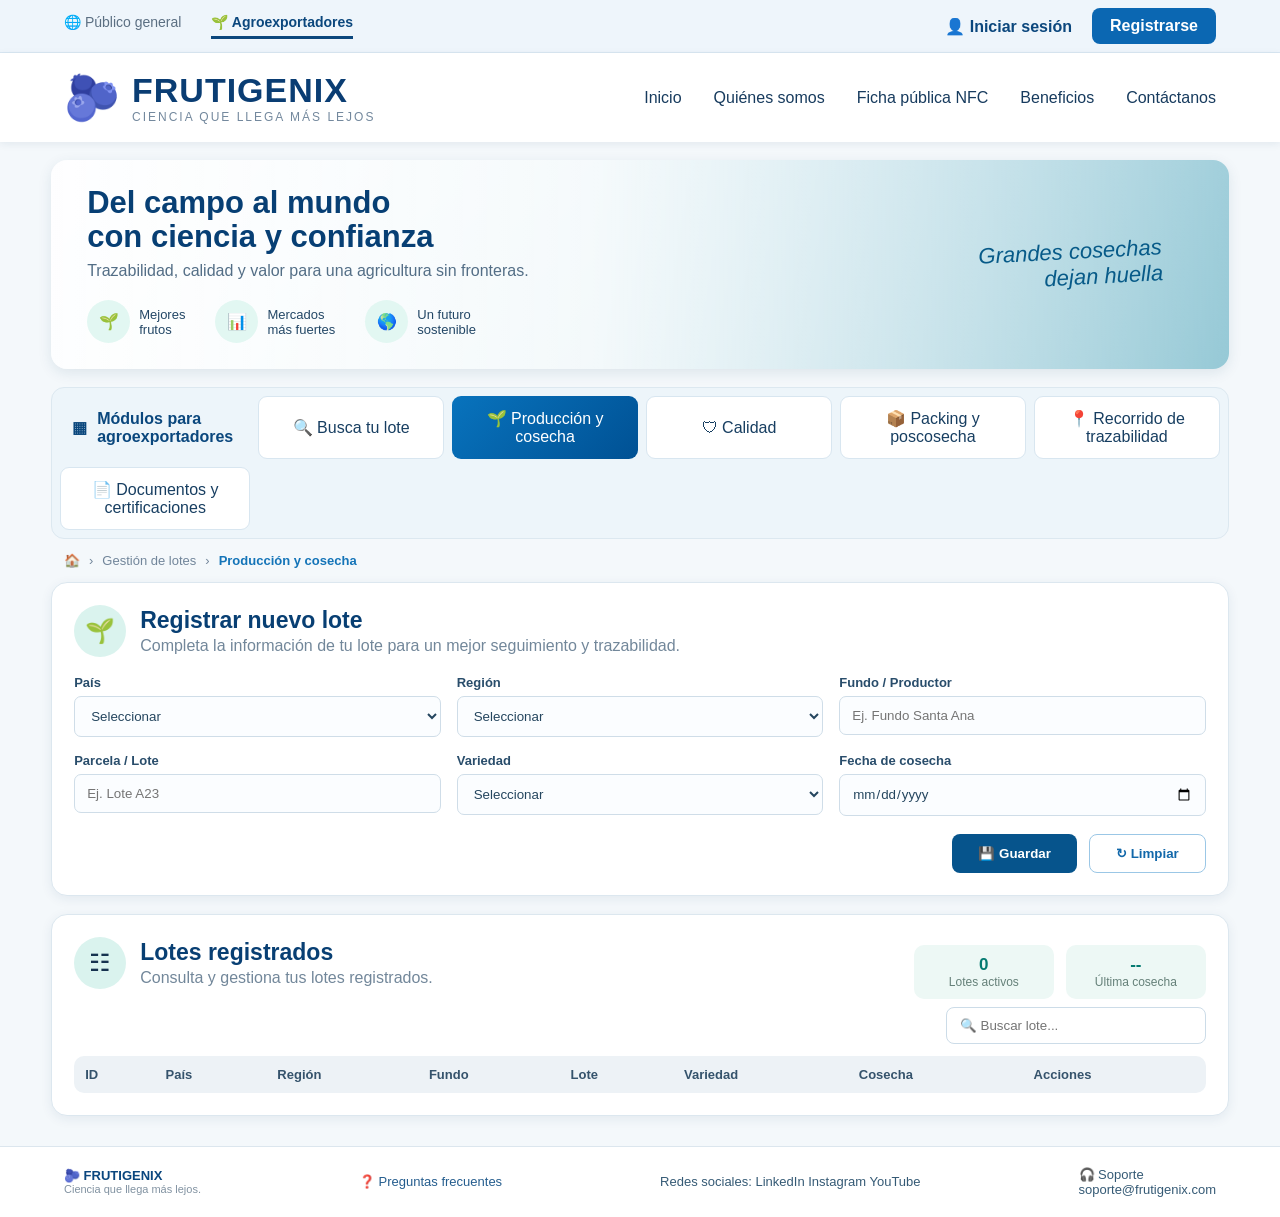
==== index.html @ 5809cfd1 "Agregué el index" ====
<!DOCTYPE html>
<html lang="es">

<head>
  <meta charset="UTF-8">
  <meta name="viewport" content="width=device-width, initial-scale=1.0">

  <title>FRUTIGENIX</title>

  <!-- Redirección automática -->
  <meta
    http-equiv="refresh"
    content="0; url=AGROEXPORTADOR/produccion.html"
  >
</head>

<body>

  <p>
    Cargando FRUTIGENIX...
  </p>

</body>

</html>
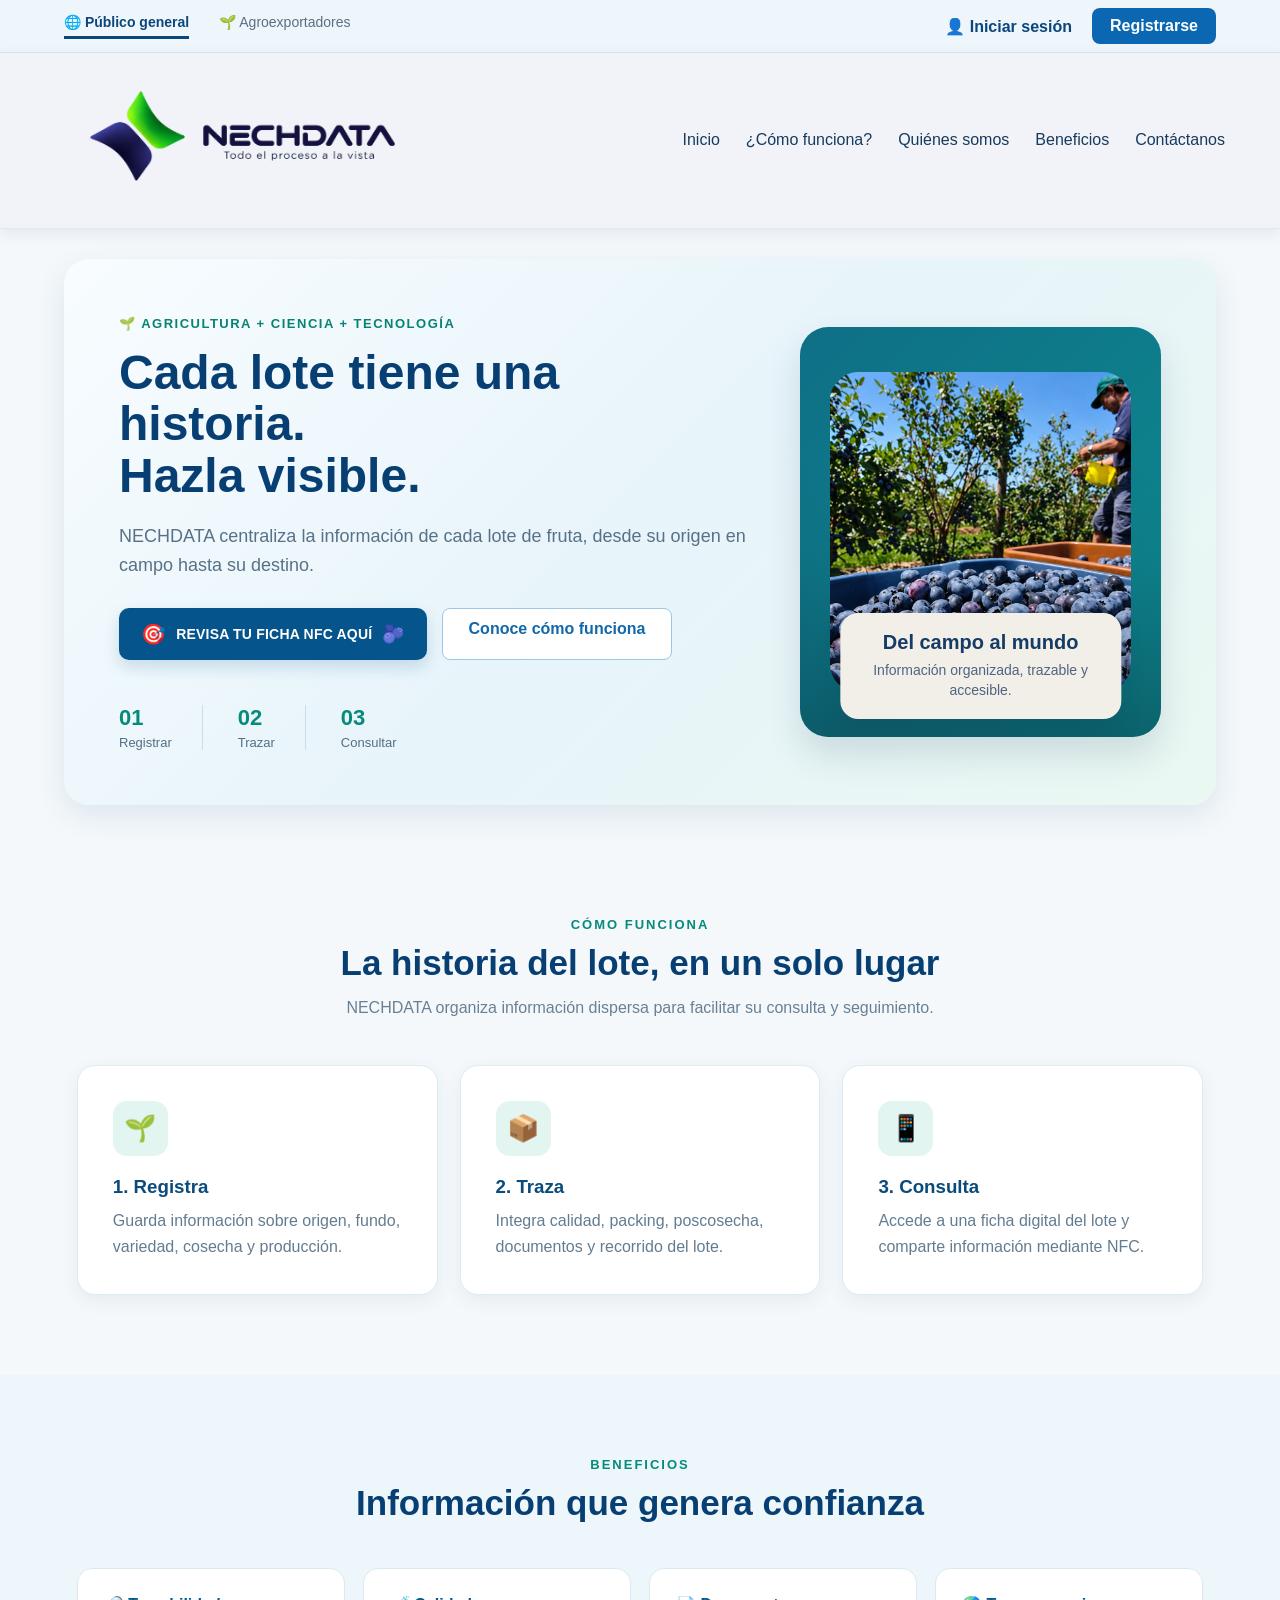
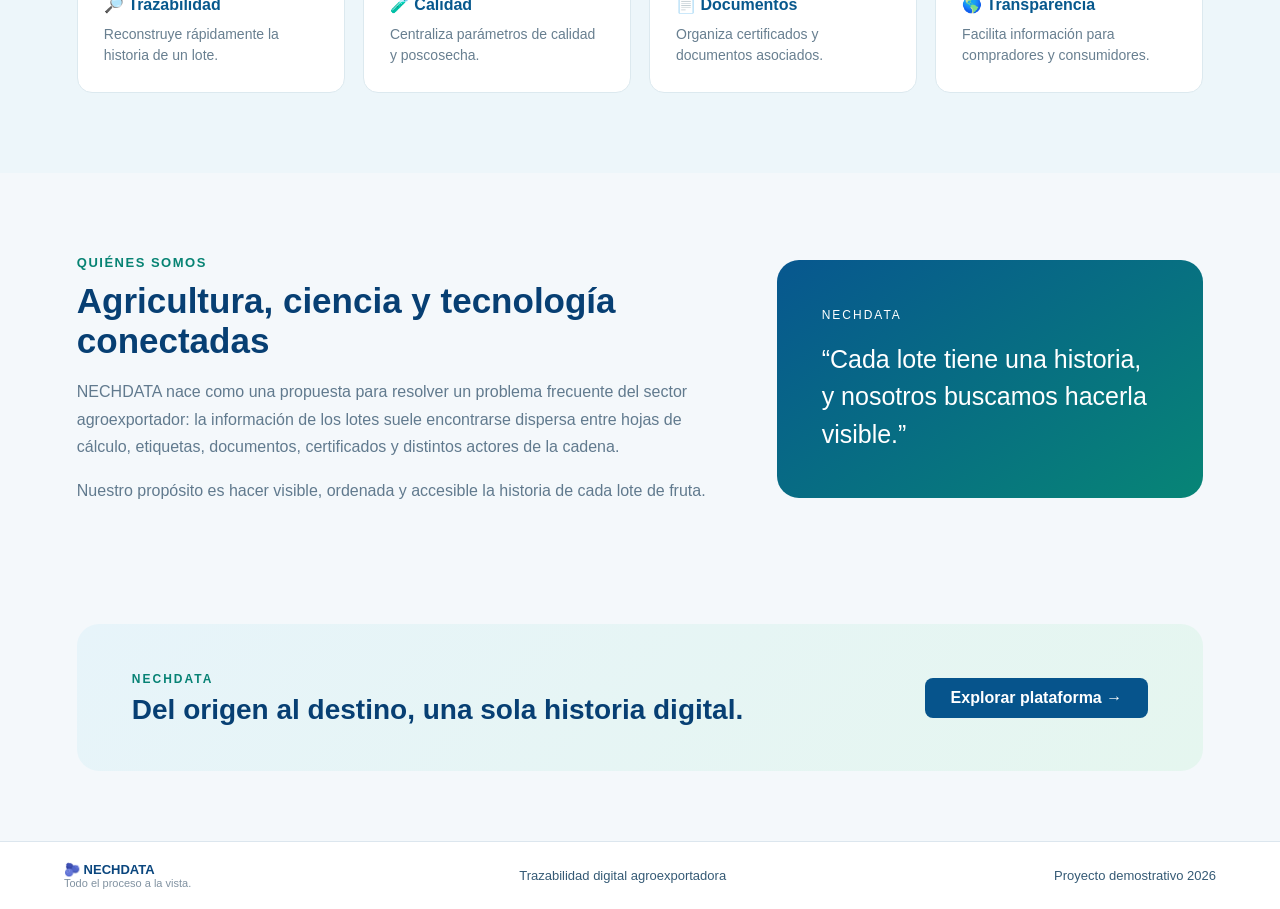
==== commit 6b9f8275: "Actualice logo NECHDATA y demas" ====
--- a/index.html
+++ b/index.html
@@ -5,20 +5,503 @@
   <meta charset="UTF-8">
   <meta name="viewport" content="width=device-width, initial-scale=1.0">
 
-  <title>FRUTIGENIX</title>
-
-  <!-- Redirección automática -->
-  <meta
-    http-equiv="refresh"
-    content="0; url=AGROEXPORTADOR/produccion.html"
+  <title>NECHDATA | Trazabilidad digital</title>
+
+  <link rel="stylesheet" href="CSS/estilos.css">
+</head>
+
+<body>
+
+
+  <!-- =========================
+       BARRA SUPERIOR
+  ========================== -->
+
+  <div class="barra-superior">
+
+    <div class="selector-perfil">
+      <a href="#" class="perfil-link activo">
+        🌐 Público general
+      </a>
+
+      <a
+        href="AGROEXPORTADOR/produccion.html"
+        class="perfil-link"
+      >
+        🌱 Agroexportadores
+      </a>
+    </div>
+
+    <div class="usuario-opciones">
+      <a href="#">👤 Iniciar sesión</a>
+      <a href="#" class="boton-registro">
+        Registrarse
+      </a>
+    </div>
+
+  </div>
+
+
+  <!-- =========================
+       MENÚ PRINCIPAL
+  ========================== -->
+
+  <header class="encabezado-principal">
+
+<div class="marca marca-nechdata">
+
+  <img src="IMAGENES/LOGO3.png"alt="Logo NECHDATA" class="logo-nechdata"
   >
-</head>
-
-<body>
-
-  <p>
-    Cargando FRUTIGENIX...
-  </p>
+
+</div>
+
+    </div>
+
+
+    <nav class="menu-principal">
+
+      <a href="#inicio">
+        Inicio
+      </a>
+
+      <a href="#como-funciona">
+        ¿Cómo funciona?
+      </a>
+
+      <a href="#nosotros">
+        Quiénes somos
+      </a>
+
+      <a href="#beneficios">
+        Beneficios
+      </a>
+
+      <a href="#contacto">
+        Contáctanos
+      </a>
+
+    </nav>
+
+  </header>
+
+
+  <!-- =========================
+       PORTADA
+  ========================== -->
+
+  <main>
+
+
+    <section
+      class="hero-nechdata"
+      id="inicio"
+    >
+
+      <div class="hero-contenido">
+
+        <span class="etiqueta-hero">
+          🌱 Agricultura + Ciencia + Tecnología
+        </span>
+
+
+        <h2>
+          Cada lote tiene una historia.
+          <br>
+          Hazla visible.
+        </h2>
+
+
+        <p>
+          NECHDATA centraliza la información
+          de cada lote de fruta, desde su origen
+          en campo hasta su destino.
+        </p>
+
+
+        <div class="hero-botones">
+
+         <a
+  href="ficha_publica.html?id=1"
+  class="btn-principal btn-nfc-principal"
+>
+
+  <span class="icono-nfc-demo">
+    🎯
+  </span>
+
+  <span>
+    REVISA TU FICHA NFC AQUÍ
+  </span>
+
+  <span class="arandano-nfc">
+    🫐
+  </span>
+
+</a>
+
+
+          <a
+            href="#como-funciona"
+            class="btn btn-secundario"
+          >
+            Conoce cómo funciona
+          </a>
+
+        </div>
+
+
+        <div class="hero-indicadores">
+
+          <div>
+            <strong>01</strong>
+            <span>Registrar</span>
+          </div>
+
+          <div>
+            <strong>02</strong>
+            <span>Trazar</span>
+          </div>
+
+          <div>
+            <strong>03</strong>
+            <span>Consultar</span>
+          </div>
+
+        </div>
+
+      </div>
+
+
+<div class="hero-visual">
+
+  <img
+    src="IMAGENES/arandanos_inka.png"
+    alt="Cosecha de arándanos"
+    class="imagen-hero-arandanos"
+  >
+
+  <div class="hero-overlay-card">
+    <h3>Del campo al mundo</h3>
+    <p>Información organizada, trazable y accesible.</p>
+  </div>
+
+</div>
+
+    </section>
+
+
+
+    <!-- =========================
+         CÓMO FUNCIONA
+    ========================== -->
+
+    <section
+      class="seccion-home"
+      id="como-funciona"
+    >
+
+      <div class="encabezado-home">
+
+        <span>
+          CÓMO FUNCIONA
+        </span>
+
+        <h2>
+          La historia del lote,
+          en un solo lugar
+        </h2>
+
+        <p>
+          NECHDATA organiza información
+          dispersa para facilitar su consulta
+          y seguimiento.
+        </p>
+
+      </div>
+
+
+      <div class="tarjetas-home">
+
+
+        <article class="tarjeta-home">
+
+          <div class="icono-home">
+            🌱
+          </div>
+
+          <h3>
+            1. Registra
+          </h3>
+
+          <p>
+            Guarda información sobre
+            origen, fundo, variedad,
+            cosecha y producción.
+          </p>
+
+        </article>
+
+
+        <article class="tarjeta-home">
+
+          <div class="icono-home">
+            📦
+          </div>
+
+          <h3>
+            2. Traza
+          </h3>
+
+          <p>
+            Integra calidad, packing,
+            poscosecha, documentos
+            y recorrido del lote.
+          </p>
+
+        </article>
+
+
+        <article class="tarjeta-home">
+
+          <div class="icono-home">
+            📱
+          </div>
+
+          <h3>
+            3. Consulta
+          </h3>
+
+          <p>
+            Accede a una ficha digital
+            del lote y comparte información
+            mediante NFC.
+          </p>
+
+        </article>
+
+      </div>
+
+    </section>
+
+
+
+    <!-- =========================
+         BENEFICIOS
+    ========================== -->
+
+    <section
+      class="seccion-home fondo-home"
+      id="beneficios"
+    >
+
+      <div class="encabezado-home">
+
+        <span>
+          BENEFICIOS
+        </span>
+
+        <h2>
+          Información que genera confianza
+        </h2>
+
+      </div>
+
+
+      <div class="beneficios-grid">
+
+
+        <div class="beneficio-home">
+
+          <strong>
+            🔎 Trazabilidad
+          </strong>
+
+          <p>
+            Reconstruye rápidamente
+            la historia de un lote.
+          </p>
+
+        </div>
+
+
+        <div class="beneficio-home">
+
+          <strong>
+            🧪 Calidad
+          </strong>
+
+          <p>
+            Centraliza parámetros
+            de calidad y poscosecha.
+          </p>
+
+        </div>
+
+
+        <div class="beneficio-home">
+
+          <strong>
+            📄 Documentos
+          </strong>
+
+          <p>
+            Organiza certificados
+            y documentos asociados.
+          </p>
+
+        </div>
+
+
+        <div class="beneficio-home">
+
+          <strong>
+            🌎 Transparencia
+          </strong>
+
+          <p>
+            Facilita información
+            para compradores y consumidores.
+          </p>
+
+        </div>
+
+      </div>
+
+    </section>
+
+
+
+    <!-- =========================
+         QUIÉNES SOMOS
+    ========================== -->
+
+    <section
+      class="seccion-home"
+      id="nosotros"
+    >
+
+      <div class="bloque-nosotros">
+
+        <div>
+
+          <span class="etiqueta-home">
+            QUIÉNES SOMOS
+          </span>
+
+
+          <h2>
+            Agricultura, ciencia
+            y tecnología conectadas
+          </h2>
+
+
+          <p>
+            NECHDATA nace como una propuesta
+            para resolver un problema frecuente
+            del sector agroexportador:
+            la información de los lotes suele
+            encontrarse dispersa entre hojas
+            de cálculo, etiquetas, documentos,
+            certificados y distintos actores
+            de la cadena.
+          </p>
+
+
+          <p>
+            Nuestro propósito es hacer visible,
+            ordenada y accesible la historia
+            de cada lote de fruta.
+          </p>
+
+        </div>
+
+
+        <div class="caja-frase">
+
+          <span>
+            NECHDATA
+          </span>
+
+          <blockquote>
+            “Cada lote tiene una historia,
+            y nosotros buscamos hacerla visible.”
+          </blockquote>
+
+        </div>
+
+      </div>
+
+    </section>
+
+
+
+    <!-- =========================
+         CTA FINAL
+    ========================== -->
+
+    <section
+      class="cta-home"
+      id="contacto"
+    >
+
+      <div>
+
+        <span>
+          NECHDATA
+        </span>
+
+        <h2>
+          Del origen al destino,
+          una sola historia digital.
+        </h2>
+
+      </div>
+
+
+      <a
+        href="AGROEXPORTADOR/produccion.html"
+        class="btn btn-principal"
+      >
+        Explorar plataforma →
+      </a>
+
+    </section>
+
+
+  </main>
+
+
+
+  <!-- =========================
+       FOOTER
+  ========================== -->
+
+  <footer class="footer">
+
+    <div class="footer-marca">
+
+      <strong>
+        🫐 NECHDATA
+      </strong>
+
+      <span>
+        Todo el proceso a la vista.
+      </span>
+
+    </div>
+
+
+    <span>
+      Trazabilidad digital agroexportadora
+    </span>
+
+
+    <span>
+      Proyecto demostrativo 2026
+    </span>
+
+  </footer>
+
 
 </body>
 
--- a/CSS/estilos.css
+++ b/CSS/estilos.css
@@ -0,0 +1,2626 @@
+/* =========================
+   CONFIGURACIÓN GENERAL
+========================= */
+
+* {
+  margin: 0;
+  padding: 0;
+  box-sizing: border-box;
+  font-family: "Segoe UI", Arial, sans-serif;
+}
+
+body {
+  background-color: #f4f8fb;
+  color: #16324f;
+}
+
+
+/* =========================
+   BARRA SUPERIOR
+========================= */
+
+.barra-superior {
+  display: flex;
+  justify-content: space-between;
+  align-items: center;
+  padding: 8px 5%;
+  background-color: #eef5fb;
+  border-bottom: 1px solid #d9e7f2;
+}
+
+.selector-perfil {
+  display: flex;
+  gap: 30px;
+}
+
+.perfil-link {
+  text-decoration: none;
+  color: #5b6f82;
+  font-size: 14px;
+  padding-bottom: 6px;
+}
+
+.perfil-link.activo {
+  color: #0b477d;
+  font-weight: bold;
+  border-bottom: 3px solid #0b477d;
+}
+
+.usuario-opciones {
+  display: flex;
+  align-items: center;
+  gap: 20px;
+}
+
+.usuario-opciones a {
+  text-decoration: none;
+  color: #0b477d;
+  font-weight: 600;
+}
+
+.boton-registro {
+  background-color: #0b67b2;
+  color: white !important;
+  padding: 9px 18px;
+  border-radius: 8px;
+}
+
+
+/* =========================
+   ENCABEZADO
+========================= */
+
+.encabezado-principal {
+  display: flex;
+  align-items: center;
+  justify-content: space-between;
+  position: relative;
+  z-index: 10;
+
+  padding: 18px 55px;
+
+  background: #f1f3f8;
+
+  border-bottom: 1px solid #e3e7ef;
+
+  box-shadow:
+    0 4px 14px
+    rgba(31, 42, 68, 0.08);
+}
+
+.marca-nechdata {
+  display: flex;
+  align-items: center;
+
+  margin-left: 25px;
+}
+
+.logo-placeholder {
+  font-size: 45px;
+}
+
+.marca-texto h1 {
+  color: #0a3d73;
+  font-size: 34px;
+  letter-spacing: 1px;
+}
+
+.marca-texto p {
+  color: #73889d;
+  font-size: 12px;
+  letter-spacing: 2px;
+  text-transform: uppercase;
+}
+
+.menu-principal {
+  display: flex;
+  align-items: center;
+  gap: 26px;
+
+  margin-left: 40px;
+}
+
+.menu-principal a {
+  text-decoration: none;
+  color: #173b5e;
+  font-weight: 500;
+  transition: 0.25s;
+}
+
+.menu-principal a:hover {
+  color: #0b76c5;
+}
+
+
+/* =========================
+   BANNER
+========================= */
+
+.banner {
+  margin: 18px 4%;
+  min-height: 175px;
+  border-radius: 16px;
+  padding: 26px 36px;
+
+  display: flex;
+  justify-content: space-between;
+  align-items: center;
+
+  background:
+    linear-gradient(
+      90deg,
+      rgba(255,255,255,0.97) 0%,
+      rgba(255,255,255,0.88) 46%,
+      rgba(255,255,255,0.28) 100%
+    ),
+    linear-gradient(135deg, #dceef9, #6db4c6);
+
+  overflow: hidden;
+  box-shadow: 0 4px 14px rgba(18, 66, 101, 0.10);
+}
+
+.banner-texto h2 {
+  font-size: 31px;
+  color: #073f74;
+  line-height: 1.1;
+  margin-bottom: 8px;
+}
+
+.banner-texto > p {
+  color: #536e86;
+  margin-bottom: 20px;
+}
+
+.beneficios-banner {
+  display: flex;
+  gap: 30px;
+}
+
+.beneficio {
+  display: flex;
+  align-items: center;
+  gap: 9px;
+}
+
+.beneficio span {
+  background-color: #e2f7f2;
+  width: 43px;
+  height: 43px;
+  display: grid;
+  place-items: center;
+  border-radius: 50%;
+}
+
+.beneficio p {
+  font-size: 13px;
+  color: #234766;
+}
+
+.banner-frase {
+  font-style: italic;
+  color: #075a88;
+  font-size: 22px;
+  text-align: right;
+  margin-right: 30px;
+  transform: rotate(-3deg);
+}
+
+
+/* =========================
+   MÓDULOS
+========================= */
+
+.modulos {
+  margin: 0 4%;
+  display: grid;
+  grid-template-columns:
+    190px
+    repeat(5, minmax(150px, 1fr));
+
+  gap: 8px;
+
+  padding: 8px;
+  background-color: #edf5fa;
+  border: 1px solid #dce8f0;
+  border-radius: 13px;
+}
+
+.titulo-modulos {
+  display: flex;
+  align-items: center;
+  gap: 10px;
+  padding: 12px;
+  color: #0a477d;
+  font-weight: bold;
+}
+
+.modulo {
+  display: flex;
+  justify-content: center;
+  align-items: center;
+  text-align: center;
+
+  background-color: white;
+  color: #173e61;
+  text-decoration: none;
+
+  padding: 12px 8px;
+  border-radius: 9px;
+  border: 1px solid #d8e6f0;
+
+  transition: 0.25s;
+}
+
+.modulo:hover {
+  background-color: #e5f3ff;
+  transform: translateY(-2px);
+}
+
+.activo-modulo {
+  background: linear-gradient(135deg, #0873bd, #005194);
+  color: white;
+  border: none;
+}
+
+
+/* =========================
+   BREADCRUMB
+========================= */
+
+.breadcrumb {
+  margin: 14px 5%;
+  display: flex;
+  gap: 9px;
+  align-items: center;
+  color: #71859a;
+  font-size: 13px;
+}
+
+.breadcrumb strong {
+  color: #1474b8;
+}
+
+
+/* =========================
+   CONTENIDO PRINCIPAL
+========================= */
+
+.contenedor-principal {
+  margin: 0 4% 30px;
+}
+
+.tarjeta {
+  background-color: white;
+  border: 1px solid #dce7ef;
+  border-radius: 16px;
+  padding: 22px;
+
+  box-shadow: 0 3px 12px rgba(23, 62, 97, 0.08);
+
+  margin-bottom: 18px;
+}
+
+
+/* =========================
+   TÍTULOS
+========================= */
+
+.titulo-seccion {
+  display: flex;
+  align-items: center;
+  gap: 14px;
+  margin-bottom: 18px;
+}
+
+.icono-seccion {
+  width: 52px;
+  height: 52px;
+
+  display: grid;
+  place-items: center;
+
+  background-color: #daf3ee;
+  border-radius: 50%;
+
+  font-size: 24px;
+}
+
+.titulo-seccion h2 {
+  color: #083f73;
+  font-size: 23px;
+}
+
+.titulo-seccion p {
+  color: #72879a;
+  margin-top: 3px;
+}
+
+
+/* =========================
+   FORMULARIO
+========================= */
+
+.grid-formulario {
+  display: grid;
+  grid-template-columns: repeat(3, 1fr);
+  gap: 16px;
+}
+
+.campo {
+  display: flex;
+  flex-direction: column;
+}
+
+.campo label {
+  font-size: 13px;
+  color: #294d6b;
+  margin-bottom: 6px;
+  font-weight: 600;
+}
+
+.campo input,
+.campo select {
+  width: 100%;
+  padding: 11px 12px;
+
+  border: 1px solid #cfdde8;
+  border-radius: 7px;
+
+  color: #25465f;
+  background-color: #fbfdff;
+
+  outline: none;
+}
+
+.campo input:focus,
+.campo select:focus {
+  border-color: #1680ca;
+  box-shadow: 0 0 0 3px rgba(22, 128, 202, 0.10);
+}
+
+
+/* =========================
+   BOTONES FORMULARIO
+========================= */
+
+.botones-formulario {
+  margin-top: 18px;
+  display: flex;
+  justify-content: flex-end;
+  gap: 12px;
+}
+
+.btn {
+  padding: 11px 26px;
+  border-radius: 8px;
+  border: none;
+  cursor: pointer;
+  font-weight: bold;
+  transition: 0.25s;
+}
+
+.btn-principal {
+  background-color: #06548c;
+  color: white;
+}
+
+.btn-principal:hover {
+  background-color: #043e68;
+}
+
+.btn-secundario {
+  background-color: white;
+  color: #1268aa;
+  border: 1px solid #9bc7e6;
+}
+
+.btn-secundario:hover {
+  background-color: #eef8ff;
+}
+
+
+/* =========================
+   CABECERA TABLA
+========================= */
+
+.cabecera-tabla {
+  display: flex;
+  align-items: center;
+  justify-content: space-between;
+}
+
+.resumen-lotes {
+  display: flex;
+  gap: 12px;
+}
+
+.tarjeta-resumen {
+  min-width: 140px;
+  padding: 10px 16px;
+  border-radius: 10px;
+
+  background-color: #edf8f5;
+
+  display: flex;
+  flex-direction: column;
+  align-items: center;
+}
+
+.tarjeta-resumen strong {
+  font-size: 17px;
+  color: #057b71;
+}
+
+.tarjeta-resumen span {
+  font-size: 12px;
+  color: #658079;
+}
+
+
+/* =========================
+   BUSCADOR
+========================= */
+
+.zona-busqueda {
+  display: flex;
+  justify-content: flex-end;
+  margin-bottom: 12px;
+}
+
+.zona-busqueda input {
+  width: 260px;
+  padding: 10px 13px;
+
+  border: 1px solid #ccdce8;
+  border-radius: 8px;
+
+  outline: none;
+}
+
+
+/* =========================
+   TABLA
+========================= */
+
+.tabla-responsive {
+  overflow-x: auto;
+}
+
+table {
+  width: 100%;
+  border-collapse: collapse;
+  min-width: 950px;
+
+  border-radius: 10px;
+  overflow: hidden;
+}
+
+thead {
+  background-color: #edf2f6;
+}
+
+th {
+  padding: 11px;
+  color: #35536c;
+  text-align: left;
+  font-size: 13px;
+}
+
+td {
+  padding: 10px 11px;
+  color: #314f68;
+  border-bottom: 1px solid #e3ecf2;
+  font-size: 13px;
+}
+
+tbody tr:hover {
+  background-color: #f5faff;
+}
+
+
+/* =========================
+   BOTONES DE TABLA
+========================= */
+
+.btn-tabla {
+  border: none;
+  padding: 6px 12px;
+
+  border-radius: 15px;
+
+  cursor: pointer;
+  margin: 2px;
+
+  font-size: 12px;
+  transition: 0.2s;
+}
+
+.btn-ver {
+  background-color: #e6f2ff;
+  color: #0564a7;
+}
+
+.btn-editar {
+  background-color: #e8f3ff;
+  color: #035da2;
+}
+
+.btn-eliminar {
+  background-color: #ffe6e6;
+  color: #dc3545;
+}
+
+.btn-tabla:hover {
+  transform: translateY(-1px);
+  filter: brightness(0.97);
+}
+
+
+/* =========================
+   FOOTER
+========================= */
+
+.footer {
+  background-color: white;
+
+  border-top: 1px solid #dce6ee;
+
+  padding: 20px 5%;
+
+  display: flex;
+  justify-content: space-between;
+  align-items: center;
+
+  color: #355a75;
+
+  font-size: 13px;
+}
+
+.footer a {
+  color: #255d8e;
+  text-decoration: none;
+}
+
+.footer-marca {
+  display: flex;
+  flex-direction: column;
+}
+
+.footer-marca strong {
+  color: #0a467e;
+}
+
+.footer-marca span {
+  color: #8192a1;
+  font-size: 11px;
+}
+
+
+/* =========================
+   RESPONSIVE
+========================= */
+
+@media (max-width: 1100px) {
+
+  .encabezado-principal {
+    flex-direction: column;
+    gap: 18px;
+  }
+
+  .menu-principal {
+    flex-wrap: wrap;
+    justify-content: center;
+  }
+
+  .modulos {
+    grid-template-columns: repeat(3, 1fr);
+  }
+
+  .titulo-modulos {
+    grid-column: 1 / -1;
+  }
+
+  .grid-formulario {
+    grid-template-columns: repeat(2, 1fr);
+  }
+
+}
+
+
+@media (max-width: 700px) {
+
+  .barra-superior {
+    flex-direction: column;
+    gap: 10px;
+  }
+
+  .selector-perfil {
+    gap: 15px;
+  }
+
+  .banner {
+    flex-direction: column;
+    align-items: flex-start;
+  }
+
+  .banner-frase {
+    margin-top: 18px;
+  }
+
+  .beneficios-banner {
+    flex-direction: column;
+    gap: 10px;
+  }
+
+  .modulos {
+    grid-template-columns: 1fr;
+  }
+
+  .grid-formulario {
+    grid-template-columns: 1fr;
+  }
+
+  .cabecera-tabla {
+    flex-direction: column;
+    align-items: flex-start;
+  }
+
+  .resumen-lotes {
+    width: 100%;
+    margin-bottom: 15px;
+  }
+
+  .tarjeta-resumen {
+    flex: 1;
+  }
+
+  .zona-busqueda input {
+    width: 100%;
+  }
+
+  .footer {
+    flex-direction: column;
+    gap: 15px;
+    text-align: center;
+  }
+
+}
+/* ==========================================
+   PÁGINA PRINCIPAL NECHDATA
+========================================== */
+
+.hero-nechdata {
+  margin: 30px 5%;
+  min-height: 500px;
+
+  display: grid;
+  grid-template-columns: 1.4fr 0.8fr;
+  align-items: center;
+  gap: 50px;
+
+  padding: 55px;
+
+  border-radius: 25px;
+
+  background:
+    linear-gradient(
+      135deg,
+      #f8fcff,
+      #e7f4fa,
+      #eaf8f2
+    );
+
+  box-shadow:
+    0 10px 30px rgba(20, 70, 110, 0.10);
+}
+
+
+.etiqueta-hero,
+.etiqueta-home {
+
+  color: #078373;
+  font-size: 13px;
+  font-weight: bold;
+
+  letter-spacing: 1.5px;
+
+  text-transform: uppercase;
+}
+
+
+.hero-contenido h2 {
+
+  margin-top: 15px;
+
+  font-size: 48px;
+  line-height: 1.08;
+
+  color: #073f73;
+}
+
+
+.hero-contenido > p {
+
+  margin-top: 20px;
+
+  max-width: 650px;
+
+  color: #587187;
+
+  font-size: 18px;
+  line-height: 1.6;
+}
+
+
+.hero-botones {
+
+  margin-top: 28px;
+
+  display: flex;
+  gap: 15px;
+
+  flex-wrap: wrap;
+}
+
+
+.hero-botones a {
+  text-decoration: none;
+}
+
+
+.hero-indicadores {
+
+  display: flex;
+
+  gap: 35px;
+
+  margin-top: 45px;
+}
+
+
+.hero-indicadores div {
+
+  display: flex;
+  flex-direction: column;
+
+  padding-right: 30px;
+
+  border-right:
+    1px solid #cadde8;
+}
+
+
+.hero-indicadores div:last-child {
+  border-right: none;
+}
+
+
+.hero-indicadores strong {
+
+  color: #078a7b;
+
+  font-size: 22px;
+}
+
+
+.hero-indicadores span {
+
+  margin-top: 4px;
+
+  color: #536f84;
+
+  font-size: 13px;
+}
+
+
+.hero-visual {
+
+  text-align: center;
+
+  padding: 45px 30px;
+
+  border-radius: 25px;
+
+  background:
+    linear-gradient(
+      145deg,
+      #0b568d,
+      #087f83
+    );
+
+  color: white;
+
+  box-shadow:
+    0 15px 30px
+    rgba(7, 73, 105, 0.20);
+}
+
+
+.fruta-visual {
+
+  font-size: 115px;
+
+  margin-bottom: 10px;
+}
+
+
+.hero-visual h3 {
+
+  font-size: 28px;
+
+  margin-bottom: 10px;
+}
+
+
+.hero-visual p {
+
+  color: #dceff4;
+
+  line-height: 1.6;
+}
+
+
+/* ==========================================
+   SECCIONES HOME
+========================================== */
+
+.seccion-home {
+
+  padding: 80px 6%;
+}
+
+
+.fondo-home {
+
+  background-color: #edf6fa;
+}
+
+
+.encabezado-home {
+
+  max-width: 720px;
+
+  margin: auto;
+
+  text-align: center;
+
+  margin-bottom: 45px;
+}
+
+
+.encabezado-home span {
+
+  color: #07897b;
+
+  font-size: 13px;
+
+  letter-spacing: 2px;
+
+  font-weight: bold;
+}
+
+
+.encabezado-home h2 {
+
+  margin-top: 10px;
+
+  color: #073f73;
+
+  font-size: 35px;
+}
+
+
+.encabezado-home p {
+
+  margin-top: 12px;
+
+  color: #688095;
+
+  line-height: 1.6;
+}
+
+
+/* ==========================================
+   TARJETAS
+========================================== */
+
+.tarjetas-home {
+
+  display: grid;
+
+  grid-template-columns:
+    repeat(3, 1fr);
+
+  gap: 22px;
+
+  max-width: 1200px;
+
+  margin: auto;
+}
+
+
+.tarjeta-home {
+
+  background: white;
+
+  padding: 35px;
+
+  border-radius: 18px;
+
+  border:
+    1px solid #deebf1;
+
+  box-shadow:
+    0 6px 18px
+    rgba(25, 67, 98, 0.07);
+
+  transition: 0.25s;
+}
+
+
+.tarjeta-home:hover {
+
+  transform:
+    translateY(-5px);
+}
+
+
+.icono-home {
+
+  width: 55px;
+  height: 55px;
+
+  display: grid;
+
+  place-items: center;
+
+  font-size: 26px;
+
+  background:
+    #e3f5f1;
+
+  border-radius: 14px;
+
+  margin-bottom: 20px;
+}
+
+
+.tarjeta-home h3 {
+
+  color: #0a4b7b;
+
+  margin-bottom: 10px;
+}
+
+
+.tarjeta-home p {
+
+  color: #637c90;
+
+  line-height: 1.6;
+}
+
+
+/* ==========================================
+   BENEFICIOS
+========================================== */
+
+.beneficios-grid {
+
+  display: grid;
+
+  grid-template-columns:
+    repeat(4, 1fr);
+
+  gap: 18px;
+
+  max-width: 1250px;
+
+  margin: auto;
+}
+
+
+.beneficio-home {
+
+  background: white;
+
+  padding: 26px;
+
+  border-radius: 15px;
+
+  border:
+    1px solid #dce9ef;
+}
+
+
+.beneficio-home strong {
+
+  display: block;
+
+  color: #07588d;
+
+  margin-bottom: 10px;
+}
+
+
+.beneficio-home p {
+
+  color: #687f90;
+
+  line-height: 1.5;
+
+  font-size: 14px;
+}
+
+
+/* ==========================================
+   QUIÉNES SOMOS
+========================================== */
+
+.bloque-nosotros {
+
+  max-width: 1150px;
+
+  margin: auto;
+
+  display: grid;
+
+  grid-template-columns:
+    1.2fr 0.8fr;
+
+  gap: 60px;
+
+  align-items: center;
+}
+
+
+.bloque-nosotros h2 {
+
+  margin-top: 10px;
+
+  color: #073f73;
+
+  font-size: 35px;
+}
+
+
+.bloque-nosotros p {
+
+  margin-top: 17px;
+
+  color: #617a8e;
+
+  line-height: 1.7;
+}
+
+
+.caja-frase {
+
+  padding: 45px;
+
+  border-radius: 22px;
+
+  background:
+    linear-gradient(
+      145deg,
+      #07578f,
+      #078576
+    );
+
+  color: white;
+}
+
+
+.caja-frase span {
+
+  font-size: 12px;
+
+  letter-spacing: 2px;
+}
+
+
+.caja-frase blockquote {
+
+  margin-top: 18px;
+
+  font-size: 25px;
+
+  line-height: 1.5;
+}
+
+
+/* ==========================================
+   CTA FINAL
+========================================== */
+
+.cta-home {
+
+  margin: 40px 6% 70px;
+
+  padding: 45px 55px;
+
+  border-radius: 22px;
+
+  display: flex;
+
+  align-items: center;
+
+  justify-content: space-between;
+
+  gap: 30px;
+
+  background:
+    linear-gradient(
+      135deg,
+      #e7f4fa,
+      #e5f6ef
+    );
+}
+
+
+.cta-home span {
+
+  color: #078275;
+
+  font-size: 12px;
+
+  font-weight: bold;
+
+  letter-spacing: 2px;
+}
+
+
+.cta-home h2 {
+
+  color: #073f73;
+
+  margin-top: 7px;
+
+  font-size: 28px;
+}
+
+
+.cta-home a {
+
+  text-decoration: none;
+
+  white-space: nowrap;
+}
+
+
+/* ==========================================
+   RESPONSIVE HOME
+========================================== */
+
+@media (max-width: 900px) {
+
+  .hero-nechdata {
+
+    grid-template-columns: 1fr;
+
+    padding: 35px;
+  }
+
+
+  .hero-contenido h2 {
+
+    font-size: 38px;
+  }
+
+
+  .tarjetas-home {
+
+    grid-template-columns: 1fr;
+  }
+
+
+  .beneficios-grid {
+
+    grid-template-columns:
+      repeat(2, 1fr);
+  }
+
+
+  .bloque-nosotros {
+
+    grid-template-columns: 1fr;
+  }
+
+
+  .cta-home {
+
+    flex-direction: column;
+
+    align-items: flex-start;
+  }
+
+}
+
+
+@media (max-width: 600px) {
+
+  .hero-contenido h2 {
+
+    font-size: 32px;
+  }
+
+
+  .hero-indicadores {
+
+    gap: 15px;
+  }
+
+
+  .beneficios-grid {
+
+    grid-template-columns: 1fr;
+  }
+
+}
+/* ==========================================
+   BUSCADOR DE LOTES
+========================================== */
+
+.buscador-principal {
+  padding: 30px;
+}
+
+
+.buscador-grande input {
+
+  width: 100%;
+
+  padding: 17px 20px;
+
+  border-radius: 12px;
+
+  border:
+    1px solid #c9dce8;
+
+  font-size: 16px;
+
+  outline: none;
+
+  background-color:
+    #fbfdff;
+}
+
+
+.buscador-grande input:focus {
+
+  border-color:
+    #0b74b8;
+
+  box-shadow:
+    0 0 0 4px
+    rgba(11, 116, 184, 0.10);
+}
+
+
+.filtros-busqueda {
+
+  margin-top: 16px;
+
+  display: flex;
+
+  gap: 12px;
+
+  flex-wrap: wrap;
+}
+
+
+.filtros-busqueda select {
+
+  padding: 11px 15px;
+
+  border-radius: 8px;
+
+  border:
+    1px solid #cbdce7;
+
+  background-color: white;
+
+  color: #34566e;
+}
+
+
+.cabecera-resultados {
+
+  margin-bottom: 20px;
+}
+
+
+.cabecera-resultados h2 {
+
+  color: #083f73;
+}
+
+
+.cabecera-resultados p {
+
+  color: #73889a;
+
+  margin-top: 4px;
+}
+
+
+/* RESULTADOS */
+
+.resultados-lotes {
+
+  display: flex;
+
+  flex-direction: column;
+
+  gap: 14px;
+}
+
+
+.resultado-lote {
+
+  display: grid;
+
+  grid-template-columns:
+    180px 1fr auto;
+
+  gap: 25px;
+
+  align-items: center;
+
+  padding: 20px;
+
+  border-radius: 14px;
+
+  border:
+    1px solid #dce8ef;
+
+  background:
+    #fbfdff;
+
+  transition: 0.2s;
+}
+
+
+.resultado-lote:hover {
+
+  transform:
+    translateY(-2px);
+
+  box-shadow:
+    0 5px 15px
+    rgba(20, 60, 90, 0.08);
+}
+
+
+.resultado-codigo {
+
+  display: flex;
+
+  flex-direction: column;
+}
+
+
+.resultado-codigo span,
+.resultado-info span {
+
+  font-size: 11px;
+
+  color: #8193a2;
+
+  text-transform: uppercase;
+
+  letter-spacing: 0.5px;
+}
+
+
+.resultado-codigo strong {
+
+  margin-top: 4px;
+
+  color: #07548a;
+
+  font-size: 18px;
+}
+
+
+.resultado-info {
+
+  display: grid;
+
+  grid-template-columns:
+    repeat(4, 1fr);
+
+  gap: 20px;
+}
+
+
+.resultado-info div {
+
+  display: flex;
+
+  flex-direction: column;
+}
+
+
+.resultado-info strong {
+
+  margin-top: 3px;
+
+  color: #36566d;
+
+  font-size: 13px;
+}
+
+
+.resultado-lote a {
+
+  text-decoration: none;
+
+  white-space: nowrap;
+}
+
+
+.sin-resultados {
+
+  padding: 40px;
+
+  text-align: center;
+
+  color: #7a8f9f;
+
+  background-color:
+    #f7fafc;
+
+  border-radius: 12px;
+}
+
+
+/* RESPONSIVE */
+
+@media (max-width: 900px) {
+
+  .resultado-lote {
+
+    grid-template-columns: 1fr;
+  }
+
+
+  .resultado-info {
+
+    grid-template-columns:
+      repeat(2, 1fr);
+  }
+
+}
+
+
+@media (max-width: 550px) {
+
+  .resultado-info {
+
+    grid-template-columns: 1fr;
+  }
+
+}
+/* ==========================================
+   MÓDULO CALIDAD
+========================================== */
+
+.campo-observaciones {
+  margin-top: 18px;
+}
+
+
+.campo-observaciones textarea {
+
+  width: 100%;
+
+  padding: 12px;
+
+  border-radius: 8px;
+
+  border:
+    1px solid #cfdde8;
+
+  resize: vertical;
+
+  outline: none;
+
+  color: #294d6b;
+}
+
+
+.campo-observaciones textarea:focus {
+
+  border-color: #1680ca;
+
+  box-shadow:
+    0 0 0 3px
+    rgba(22, 128, 202, 0.10);
+}
+
+
+.grid-calidad {
+
+  display: grid;
+
+  grid-template-columns:
+    repeat(5, 1fr);
+
+  gap: 15px;
+}
+
+
+.dato-calidad {
+
+  padding: 20px;
+
+  border-radius: 12px;
+
+  background:
+    #f2f8fc;
+
+  border:
+    1px solid #dce8ef;
+
+  display: flex;
+
+  flex-direction: column;
+
+  gap: 6px;
+}
+
+
+.dato-calidad span {
+
+  color: #788d9e;
+
+  font-size: 12px;
+}
+
+
+.dato-calidad strong {
+
+  color: #075488;
+
+  font-size: 19px;
+}
+
+
+.observacion-calidad {
+
+  margin-top: 18px;
+
+  padding: 18px;
+
+  border-radius: 12px;
+
+  background:
+    #f6fafc;
+}
+
+
+.observacion-calidad span {
+
+  color: #6f8496;
+
+  font-size: 12px;
+
+  text-transform: uppercase;
+}
+
+
+.observacion-calidad p {
+
+  margin-top: 6px;
+
+  color: #36566d;
+
+  line-height: 1.6;
+}
+
+
+@media (max-width: 900px) {
+
+  .grid-calidad {
+
+    grid-template-columns:
+      repeat(2, 1fr);
+  }
+
+}
+
+
+@media (max-width: 550px) {
+
+  .grid-calidad {
+
+    grid-template-columns: 1fr;
+  }
+
+}
+/* ==========================================
+   PACKING Y POSCOSECHA
+========================================== */
+
+.grid-packing {
+
+  display: grid;
+
+  grid-template-columns:
+    repeat(4, 1fr);
+
+  gap: 15px;
+}
+
+
+.dato-packing {
+
+  padding: 20px;
+
+  border-radius: 12px;
+
+  background:
+    #f1f8fb;
+
+  border:
+    1px solid #d9e8ef;
+
+  display: flex;
+
+  flex-direction: column;
+
+  gap: 6px;
+}
+
+
+.dato-packing span {
+
+  font-size: 12px;
+
+  color: #7a8e9d;
+
+  text-transform: uppercase;
+}
+
+
+.dato-packing strong {
+
+  color: #075489;
+
+  font-size: 17px;
+}
+
+
+@media (max-width: 900px) {
+
+  .grid-packing {
+
+    grid-template-columns:
+      repeat(2, 1fr);
+  }
+
+}
+
+
+@media (max-width: 550px) {
+
+  .grid-packing {
+
+    grid-template-columns: 1fr;
+  }
+
+}
+/* ==========================================
+   LOGO NECHDATA
+========================================== */
+
+.marca-nechdata {
+  display: flex;
+  align-items: center;
+}
+
+.logo-nechdata {
+  width: 330px;
+  max-width: 100%;
+  height: auto;
+  display: block;
+  object-fit: contain;
+}
+/* ==========================================
+   FICHA PÚBLICA NFC
+========================================== */
+
+.oculto {
+  display: none !important;
+}
+
+
+.pantalla-carga-nfc {
+  min-height: 100vh;
+
+  display: flex;
+  align-items: center;
+  justify-content: center;
+
+  background:
+    linear-gradient(
+      145deg,
+      #101540,
+      #176f80
+    );
+
+  color: white;
+}
+
+
+.carga-contenido {
+  text-align: center;
+  padding: 35px;
+}
+
+
+.logo-carga-nfc {
+  width: 230px;
+  max-width: 80%;
+  margin-bottom: 30px;
+}
+
+
+.carga-variedad span {
+  display: block;
+
+  font-size: 13px;
+
+  letter-spacing: 3px;
+
+  opacity: 0.75;
+}
+
+
+.carga-variedad strong {
+  display: block;
+
+  margin-top: 5px;
+
+  font-size: 30px;
+}
+
+
+.spinner-nfc {
+  width: 44px;
+  height: 44px;
+
+  margin:
+    30px auto 15px;
+
+  border:
+    4px solid
+    rgba(255,255,255,0.25);
+
+  border-top-color:
+    #7ee229;
+
+  border-radius:
+    50%;
+
+  animation:
+    girarNfc 1s linear infinite;
+}
+
+
+@keyframes girarNfc {
+
+  to {
+    transform:
+      rotate(360deg);
+  }
+
+}
+
+
+.ficha-publica-contenedor {
+  min-height: 100vh;
+
+  background:
+    #f5f8fb;
+}
+
+
+.ficha-header {
+  background:
+    #f8f9fc;
+
+  padding:
+    18px 6%;
+
+  display: flex;
+
+  justify-content:
+    space-between;
+
+  align-items:
+    center;
+
+  border-bottom:
+    1px solid #e0e5ee;
+
+  box-shadow:
+    0 4px 14px
+    rgba(31,42,68,0.07);
+}
+
+
+.logo-ficha-publica {
+  width: 250px;
+  height: auto;
+}
+
+
+.ficha-estado {
+  display: flex;
+
+  align-items:
+    center;
+
+  gap: 8px;
+
+  font-size:
+    13px;
+
+  color:
+    #40536a;
+}
+
+
+.punto-estado {
+  width: 9px;
+  height: 9px;
+
+  border-radius:
+    50%;
+
+  background:
+    #56c82d;
+}
+
+
+.ficha-publica-main {
+  width:
+    min(1100px, 92%);
+
+  margin:
+    35px auto;
+}
+
+
+.ficha-portada {
+  min-height: 360px;
+
+  border-radius: 22px;
+
+  overflow: hidden;
+
+  display: flex;
+  align-items: flex-end;
+
+  background-size: cover;
+  background-position: center;
+
+  position: relative;
+
+  box-shadow:
+    0 12px 30px
+    rgba(29,45,76,0.13);
+}
+
+
+.ficha-portada::before {
+  content: "";
+
+  position: absolute;
+  inset: 0;
+
+  background:
+    linear-gradient(
+      to top,
+      rgba(17, 25, 59, 0.78),
+      rgba(17, 25, 59, 0.18) 55%,
+      rgba(17, 25, 59, 0.05)
+    );
+}
+
+
+.ficha-portada-overlay {
+  width: 100%;
+
+  padding: 40px;
+
+  color: white;
+
+  position: relative;
+  z-index: 2;
+}
+
+
+.ficha-fundo-demo {
+  display: inline-block;
+
+  margin: 8px 0 10px;
+
+  padding: 6px 12px;
+
+  border-radius: 999px;
+
+  background:
+    rgba(255,255,255,0.18);
+
+  backdrop-filter: blur(5px);
+
+  font-size: 13px;
+
+  font-weight: 600;
+}
+
+.ficha-portada-overlay {
+  width:
+    100%;
+
+  padding:
+    40px;
+
+  color:
+    white;
+}
+
+
+.etiqueta-ficha {
+  font-size:
+    12px;
+
+  letter-spacing:
+    2px;
+
+  opacity:
+    0.75;
+}
+
+
+.ficha-portada h1 {
+  font-size:
+    38px;
+
+  margin:
+    8px 0 0;
+}
+
+
+.ficha-portada h2 {
+  margin:
+    5px 0;
+
+  font-size:
+    23px;
+}
+
+
+.ficha-bloque {
+  background:
+    white;
+
+  margin-top:
+    22px;
+
+  padding:
+    28px;
+
+  border-radius:
+    18px;
+
+  border:
+    1px solid #e2e9ef;
+
+  box-shadow:
+    0 6px 20px
+    rgba(40,63,87,0.05);
+}
+
+
+.ficha-bloque h2 {
+  color:
+    #17265f;
+
+  margin-top:
+    0;
+
+  margin-bottom:
+    20px;
+}
+
+
+.grid-ficha-publica {
+  display:
+    grid;
+
+  grid-template-columns:
+    repeat(4, 1fr);
+
+  gap:
+    14px;
+}
+
+
+.dato-publico {
+  background:
+    #f4f8fb;
+
+  border:
+    1px solid #dde8ed;
+
+  border-radius:
+    12px;
+
+  padding:
+    17px;
+}
+
+
+.dato-publico span {
+  display:
+    block;
+
+  font-size:
+    11px;
+
+  text-transform:
+    uppercase;
+
+  color:
+    #7a8a99;
+
+  margin-bottom:
+    6px;
+}
+
+
+.dato-publico strong {
+  color:
+    #17265f;
+}
+
+
+.timeline-publica {
+  display:
+    flex;
+
+  align-items:
+    center;
+
+  justify-content:
+    space-between;
+}
+
+
+.paso-traza {
+  flex:
+    1;
+
+  text-align:
+    center;
+}
+
+
+.icono-traza {
+  font-size:
+    28px;
+
+  margin-bottom:
+    7px;
+}
+
+
+.paso-traza p {
+  color:
+    #718191;
+
+  font-size:
+    12px;
+}
+
+
+.linea-traza {
+  height:
+    2px;
+
+  flex:
+    0.6;
+
+  background:
+    #c9d9df;
+}
+
+
+.ficha-footer {
+  margin-top:
+    35px;
+
+  justify-content:
+    center;
+
+  gap:
+    20px;
+}
+
+
+.logo-footer-nechdata {
+  width:
+    180px;
+
+  height:
+    auto;
+}
+
+
+@media (max-width: 750px) {
+
+  .ficha-header {
+    padding:
+      14px 20px;
+  }
+
+
+  .logo-ficha-publica {
+    width:
+      185px;
+  }
+
+
+  .ficha-portada {
+    min-height:
+      280px;
+  }
+
+
+  .ficha-portada-overlay {
+    padding:
+      27px;
+  }
+
+
+  .ficha-portada h1 {
+    font-size:
+      28px;
+  }
+
+
+  .grid-ficha-publica {
+    grid-template-columns:
+      repeat(2, 1fr);
+  }
+
+
+  .timeline-publica {
+    flex-direction:
+      column;
+
+    align-items:
+      flex-start;
+
+    gap:
+      8px;
+  }
+
+
+  .paso-traza {
+    text-align:
+      left;
+
+    display:
+      flex;
+
+    align-items:
+      center;
+
+    gap:
+      14px;
+  }
+
+
+  .linea-traza {
+    width:
+      2px;
+
+    height:
+      28px;
+
+    flex:
+      none;
+
+    margin-left:
+      13px;
+  }
+
+}
+
+
+@media (max-width: 480px) {
+
+  .grid-ficha-publica {
+    grid-template-columns:
+      1fr;
+  }
+
+
+  .ficha-estado {
+    display:
+      none;
+  }
+
+
+  .logo-carga-nfc {
+    width:
+      190px;
+  }
+
+}
+/* ==========================================
+   FOTO HERO DEL INDEX
+========================================== */
+
+/* ==========================================
+   HERO VISUAL CON FOTO + TARJETA DESPLEGABLE
+========================================== */
+
+.hero-visual {
+  position: relative;
+  overflow: hidden;
+
+  width: 100%;
+  min-height: 320px;
+
+  border-radius: 28px;
+
+  background: linear-gradient(135deg, #0f6f86, #0c8b8f);
+
+  box-shadow: 0 18px 35px rgba(24, 54, 84, 0.14);
+}
+
+
+.imagen-hero-arandanos {
+  width: 100%;
+  height: 100%;
+  min-height: 320px;
+
+  display: block;
+  object-fit: cover;
+
+  border-radius: 28px;
+}
+
+
+/* sombrita suave sobre la imagen */
+.hero-visual::after {
+  content: "";
+  position: absolute;
+  inset: 0;
+
+  background: linear-gradient(
+    to top,
+    rgba(10, 26, 44, 0.35),
+    rgba(10, 26, 44, 0.05) 45%,
+    rgba(10, 26, 44, 0) 70%
+  );
+
+  pointer-events: none;
+}
+
+
+.hero-overlay-card {
+  position: absolute;
+  left: 50%;
+  bottom: 18px;
+
+  transform: translateX(-50%) translateY(18px);
+
+  width: 78%;
+  max-width: 430px;
+
+  background: #f2eee8;
+  color: #153b67;
+
+  border-radius: 18px;
+  padding: 18px 22px;
+
+  text-align: center;
+
+  box-shadow: 0 12px 24px rgba(18, 43, 72, 0.16);
+
+  z-index: 2;
+
+  animation: subirTarjeta 0.9s ease forwards;
+}
+
+
+.hero-overlay-card h3 {
+  margin: 0 0 6px;
+  font-size: 20px;
+  font-weight: 700;
+}
+
+
+.hero-overlay-card p {
+  margin: 0;
+  font-size: 14px;
+  line-height: 1.45;
+  color: #4f6581;
+}
+
+
+@keyframes subirTarjeta {
+  from {
+    opacity: 0;
+    transform: translateX(-50%) translateY(35px);
+  }
+
+  to {
+    opacity: 1;
+    transform: translateX(-50%) translateY(0);
+  }
+}
+
+
+/* efectito */
+.hero-overlay-card:hover {
+  transform: translateX(-50%) translateY(-4px);
+  transition: 0.25s ease;
+}
+/* ==========================================
+   FUNDO DEMO - FICHA NFC
+========================================== */
+
+.ficha-portada {
+  min-height: 380px;
+
+  background-size: cover;
+  background-position: center 55%;
+
+  position: relative;
+  overflow: hidden;
+
+  border-radius: 24px;
+}
+
+
+.ficha-portada::before {
+  content: "";
+
+  position: absolute;
+  inset: 0;
+
+  background:
+    linear-gradient(
+      to top,
+      rgba(18, 24, 55, 0.82),
+      rgba(18, 24, 55, 0.18) 55%,
+      rgba(18, 24, 55, 0.02)
+    );
+}
+
+
+.ficha-portada-overlay {
+  position: relative;
+  z-index: 2;
+
+  width: 100%;
+
+  padding: 38px;
+
+  color: white;
+}
+
+
+.ficha-fundo-demo {
+  display: inline-block;
+
+  margin: 8px 0 12px;
+
+  padding: 7px 14px;
+
+  border-radius: 999px;
+
+  background:
+    rgba(255, 255, 255, 0.18);
+
+  backdrop-filter: blur(6px);
+
+  font-size: 13px;
+  font-weight: 600;
+}
+/* ==========================================
+   MAPA - FICHA PÚBLICA
+========================================== */
+
+.ubicacion-fundo {
+  display: grid;
+
+  grid-template-columns:
+    1.5fr 1fr;
+
+  gap: 24px;
+
+  align-items: stretch;
+}
+
+
+.mapa-fundo {
+  overflow: hidden;
+
+  border-radius: 16px;
+
+  border:
+    1px solid #dce5eb;
+
+  min-height: 350px;
+}
+
+
+.mapa-fundo iframe {
+  display: block;
+
+  width: 100%;
+  height: 100%;
+
+  min-height: 350px;
+}
+
+
+.info-ubicacion {
+  background:
+    #f7f8fc;
+
+  border:
+    1px solid #e0e6ee;
+
+  border-radius: 16px;
+
+  padding: 28px;
+
+  display: flex;
+
+  flex-direction: column;
+
+  justify-content: center;
+}
+
+
+.etiqueta-ubicacion {
+  font-size: 11px;
+
+  letter-spacing: 1.5px;
+
+  font-weight: 700;
+
+  color: #098b72;
+
+  margin-bottom: 8px;
+}
+
+
+.info-ubicacion h3 {
+  margin:
+    0 0 8px;
+
+  color: #17265f;
+
+  font-size: 21px;
+}
+
+
+.info-ubicacion p {
+  margin:
+    0 0 22px;
+
+  color: #66788a;
+}
+
+
+.btn-mapa {
+  display: inline-block;
+
+  width: fit-content;
+
+  padding:
+    11px 17px;
+
+  border-radius: 9px;
+
+  background:
+    #17265f;
+
+  color: white;
+
+  text-decoration: none;
+
+  font-size: 13px;
+
+  font-weight: 600;
+
+  transition:
+    0.25s ease;
+}
+
+
+.btn-mapa:hover {
+  transform:
+    translateY(-2px);
+
+  box-shadow:
+    0 6px 14px
+    rgba(23, 38, 95, 0.18);
+}
+
+
+/* CELULAR */
+
+@media (max-width: 750px) {
+
+  .ubicacion-fundo {
+    grid-template-columns:
+      1fr;
+  }
+
+
+  .mapa-fundo,
+  .mapa-fundo iframe {
+    min-height:
+      280px;
+  }
+
+}
+/* ==========================================
+   BOTÓN PRINCIPAL NFC
+========================================== */
+
+.btn-nfc-principal {
+  display: inline-flex;
+  align-items: center;
+  justify-content: center;
+
+  gap: 10px;
+
+  padding: 14px 22px;
+
+  font-size: 14px;
+  font-weight: 700;
+
+  letter-spacing: 0.2px;
+
+  border-radius: 10px;
+
+  box-shadow:
+    0 7px 16px
+    rgba(12, 91, 145, 0.18);
+
+  transition:
+    transform 0.25s ease,
+    box-shadow 0.25s ease;
+}
+
+
+.btn-nfc-principal:hover {
+  transform: translateY(-3px);
+
+  box-shadow:
+    0 11px 22px
+    rgba(12, 91, 145, 0.24);
+}
+
+
+.icono-nfc-demo {
+  font-size: 20px;
+}
+
+
+.arandano-nfc {
+  font-size: 18px;
+}
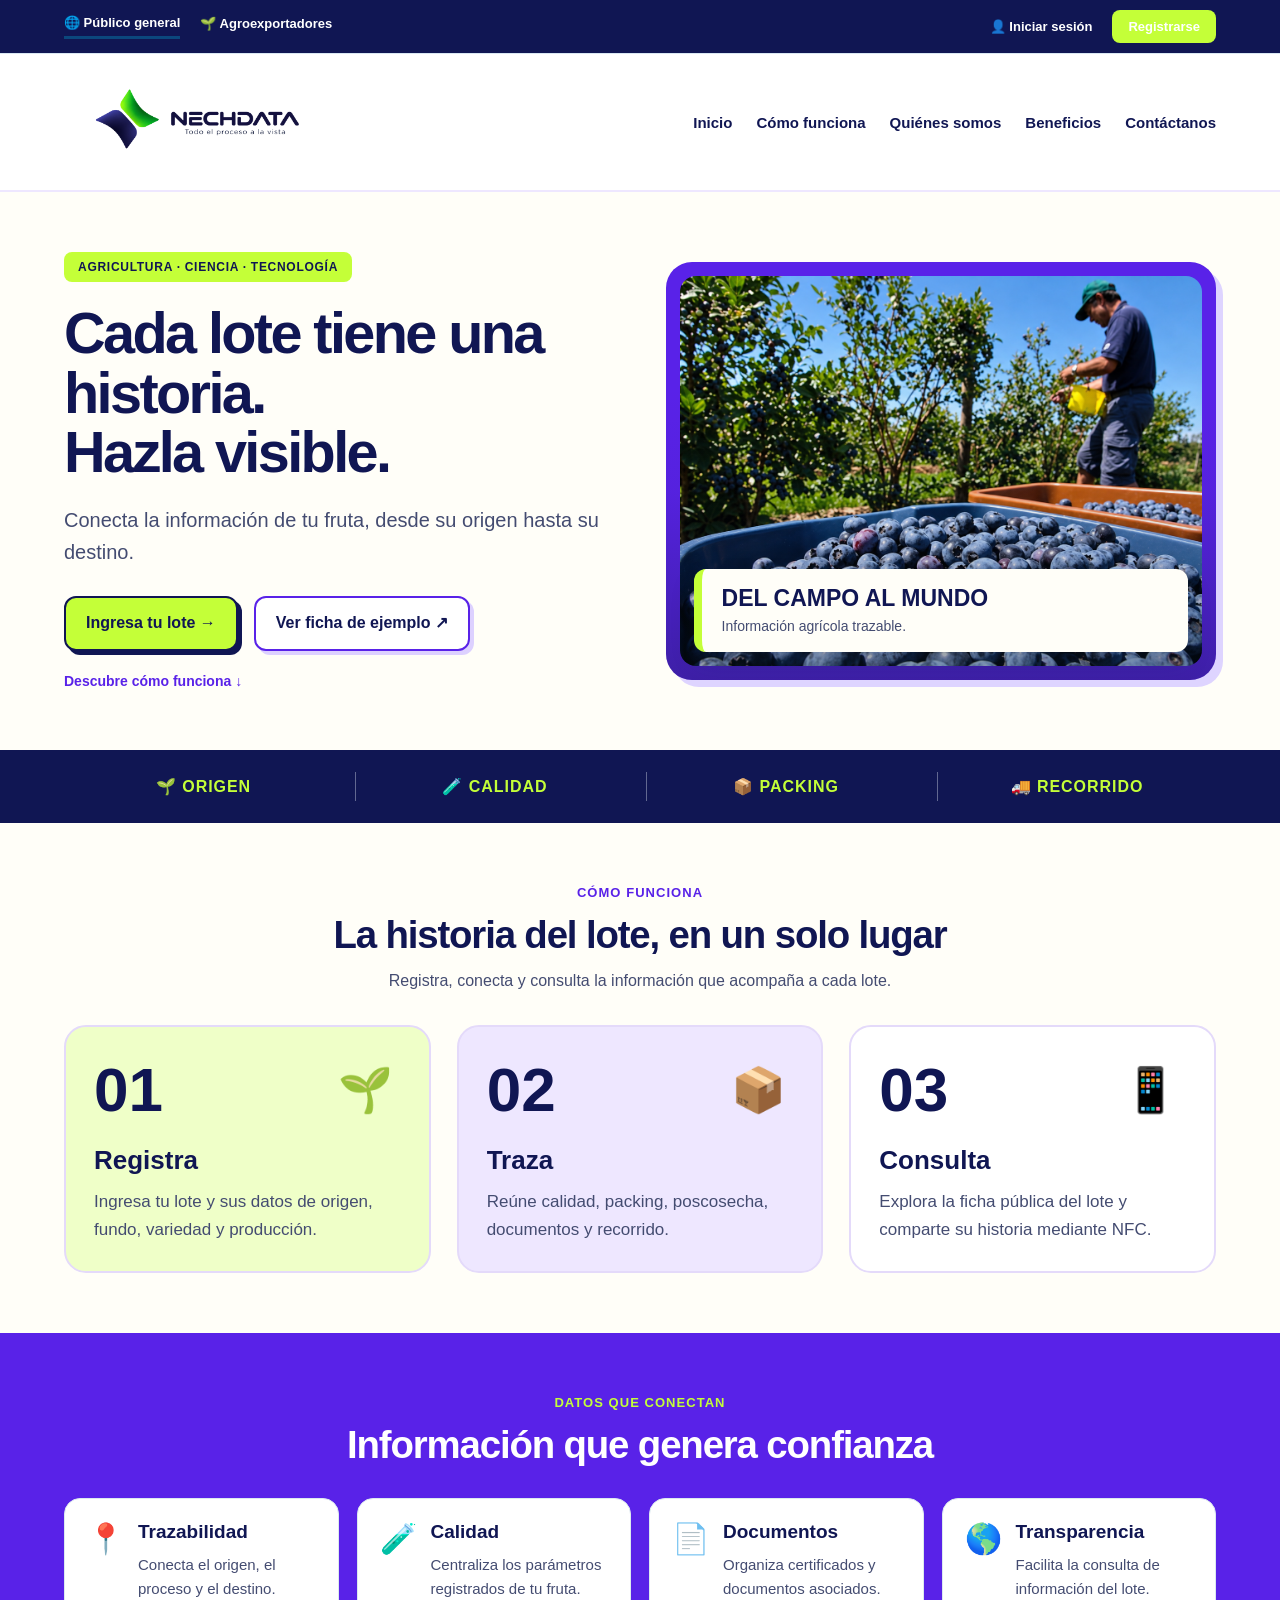
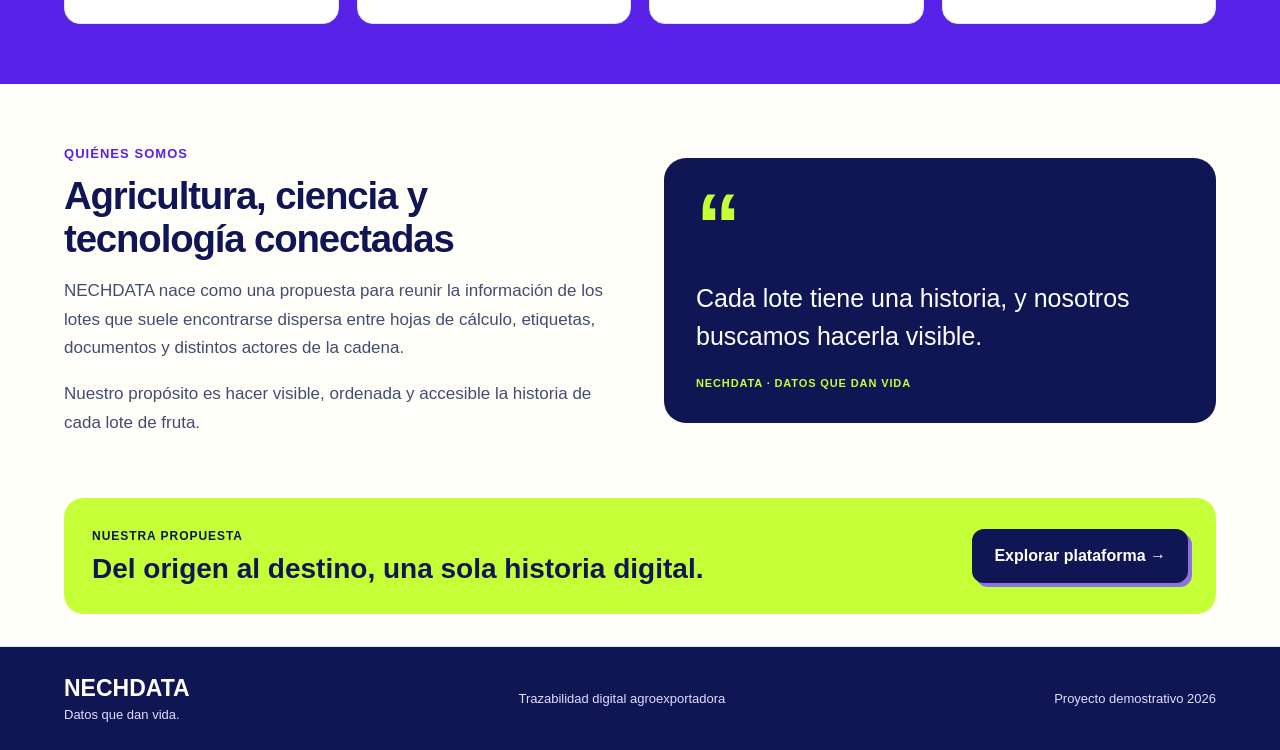
==== commit 30bb9f15: "Actualice el index" ====
--- a/index.html
+++ b/index.html
@@ -10,499 +10,311 @@
   <link rel="stylesheet" href="CSS/estilos.css">
 </head>
 
-<body>
-
-
-  <!-- =========================
-       BARRA SUPERIOR
-  ========================== -->
+<body class="home-pop">
+
+  <!-- BARRA SUPERIOR -->
 
   <div class="barra-superior">
 
     <div class="selector-perfil">
-      <a href="#" class="perfil-link activo">
+      <a href="index.html" class="perfil-link activo" aria-current="page">
         🌐 Público general
       </a>
 
-      <a
-        href="AGROEXPORTADOR/produccion.html"
-        class="perfil-link"
-      >
+      <a href="AGROEXPORTADOR/buscar_lote.html" class="perfil-link">
         🌱 Agroexportadores
       </a>
     </div>
 
     <div class="usuario-opciones">
       <a href="#">👤 Iniciar sesión</a>
-      <a href="#" class="boton-registro">
-        Registrarse
-      </a>
+      <a href="#" class="boton-registro">Registrarse</a>
     </div>
 
   </div>
 
-
-  <!-- =========================
-       MENÚ PRINCIPAL
-  ========================== -->
+  <!-- MENÚ PRINCIPAL -->
 
   <header class="encabezado-principal">
 
-<div class="marca marca-nechdata">
-
-  <img src="IMAGENES/LOGO3.png"alt="Logo NECHDATA" class="logo-nechdata"
-  >
-
-</div>
-
+    <a href="#inicio" class="marca marca-nechdata" aria-label="NECHDATA, inicio">
+      <img
+        src="IMAGENES/LOGO3.png"
+        alt="NECHDATA"
+        class="logo-nechdata"
+      >
+    </a>
+
+    <nav class="menu-principal" aria-label="Menú principal">
+      <a href="#inicio">Inicio</a>
+      <a href="#como-funciona">Cómo funciona</a>
+      <a href="#nosotros">Quiénes somos</a>
+      <a href="#beneficios">Beneficios</a>
+      <a href="#contacto">Contáctanos</a>
+    </nav>
+
+  </header>
+
+  <main>
+
+    <!-- PORTADA -->
+
+    <section class="hero-nechdata" id="inicio">
+
+      <div class="hero-contenido">
+
+        <span class="etiqueta-hero">
+          AGRICULTURA · CIENCIA · TECNOLOGÍA
+        </span>
+
+        <h1>
+          Cada lote tiene una historia.
+          <span>Hazla visible.</span>
+        </h1>
+
+        <p>
+          Conecta la información de tu fruta,
+          desde su origen hasta su destino.
+        </p>
+
+        <div class="hero-botones">
+
+          <a
+            href="AGROEXPORTADOR/produccion.html"
+            class="home-pop-btn home-pop-btn-lima"
+          >
+            Ingresa tu lote →
+          </a>
+
+          <a
+            href="ficha_publica.html?id=1"
+            class="home-pop-btn home-pop-btn-borde"
+          >
+            Ver ficha de ejemplo ↗
+          </a>
+
+        </div>
+
+        <a href="#como-funciona" class="home-enlace-ayuda">
+          Descubre cómo funciona ↓
+        </a>
+
+      </div>
+
+      <div class="hero-visual">
+
+        <img
+          src="IMAGENES/arandanos_inka.png"
+          alt="Arándanos cosechados y trabajo en campo"
+          class="imagen-hero-arandanos"
+        >
+
+        <div class="hero-overlay-card">
+          <h2>DEL CAMPO AL MUNDO</h2>
+          <p>Información agrícola trazable.</p>
+        </div>
+
+        <!-- AQUÍ PODEMOS AÑADIR UN PNG DE ARÁNDANOS CON HOJAS -->
+
+      </div>
+
+    </section>
+
+    <!-- FRANJA DE MÓDULOS -->
+
+    <div class="home-franja-modulos" aria-label="Información del lote">
+      <span>🌱 ORIGEN</span>
+      <span>🧪 CALIDAD</span>
+      <span>📦 PACKING</span>
+      <span>🚚 RECORRIDO</span>
     </div>
 
-
-    <nav class="menu-principal">
-
-      <a href="#inicio">
-        Inicio
-      </a>
-
-      <a href="#como-funciona">
-        ¿Cómo funciona?
-      </a>
-
-      <a href="#nosotros">
-        Quiénes somos
-      </a>
-
-      <a href="#beneficios">
-        Beneficios
-      </a>
-
-      <a href="#contacto">
-        Contáctanos
-      </a>
-
-    </nav>
-
-  </header>
-
-
-  <!-- =========================
-       PORTADA
-  ========================== -->
-
-  <main>
-
-
-    <section
-      class="hero-nechdata"
-      id="inicio"
-    >
-
-      <div class="hero-contenido">
-
-        <span class="etiqueta-hero">
-          🌱 Agricultura + Ciencia + Tecnología
-        </span>
-
-
-        <h2>
-          Cada lote tiene una historia.
-          <br>
-          Hazla visible.
-        </h2>
-
-
+    <!-- CÓMO FUNCIONA -->
+
+    <section class="seccion-home" id="como-funciona">
+
+      <div class="encabezado-home">
+        <span>CÓMO FUNCIONA</span>
+        <h2>La historia del lote, en un solo lugar</h2>
         <p>
-          NECHDATA centraliza la información
-          de cada lote de fruta, desde su origen
-          en campo hasta su destino.
+          Registra, conecta y consulta la información
+          que acompaña a cada lote.
         </p>
-
-
-        <div class="hero-botones">
-
-         <a
-  href="ficha_publica.html?id=1"
-  class="btn-principal btn-nfc-principal"
->
-
-  <span class="icono-nfc-demo">
-    🎯
-  </span>
-
-  <span>
-    REVISA TU FICHA NFC AQUÍ
-  </span>
-
-  <span class="arandano-nfc">
-    🫐
-  </span>
-
-</a>
-
-
-          <a
-            href="#como-funciona"
-            class="btn btn-secundario"
-          >
-            Conoce cómo funciona
-          </a>
-
+      </div>
+
+      <div class="tarjetas-home">
+
+        <article class="tarjeta-home">
+          <div class="home-paso-cabecera">
+            <span class="home-numero-paso">01</span>
+            <span class="icono-home" aria-hidden="true">🌱</span>
+          </div>
+
+          <h3>Registra</h3>
+          <p>
+            Ingresa tu lote y sus datos de origen,
+            fundo, variedad y producción.
+          </p>
+        </article>
+
+        <article class="tarjeta-home">
+          <div class="home-paso-cabecera">
+            <span class="home-numero-paso">02</span>
+            <span class="icono-home" aria-hidden="true">📦</span>
+          </div>
+
+          <h3>Traza</h3>
+          <p>
+            Reúne calidad, packing, poscosecha,
+            documentos y recorrido.
+          </p>
+        </article>
+
+        <article class="tarjeta-home">
+          <div class="home-paso-cabecera">
+            <span class="home-numero-paso">03</span>
+            <span class="icono-home" aria-hidden="true">📱</span>
+          </div>
+
+          <h3>Consulta</h3>
+          <p>
+            Explora la ficha pública del lote
+            y comparte su historia mediante NFC.
+          </p>
+        </article>
+
+      </div>
+
+    </section>
+
+    <!-- BENEFICIOS -->
+
+    <section class="seccion-home fondo-home" id="beneficios">
+
+      <div class="encabezado-home">
+        <span>DATOS QUE CONECTAN</span>
+        <h2>Información que genera confianza</h2>
+      </div>
+
+      <div class="beneficios-grid">
+
+        <article class="beneficio-home">
+          <span class="home-beneficio-icono" aria-hidden="true">📍</span>
+          <div>
+            <h3>Trazabilidad</h3>
+            <p>Conecta el origen, el proceso y el destino.</p>
+          </div>
+        </article>
+
+        <article class="beneficio-home">
+          <span class="home-beneficio-icono" aria-hidden="true">🧪</span>
+          <div>
+            <h3>Calidad</h3>
+            <p>Centraliza los parámetros registrados de tu fruta.</p>
+          </div>
+        </article>
+
+        <article class="beneficio-home">
+          <span class="home-beneficio-icono" aria-hidden="true">📄</span>
+          <div>
+            <h3>Documentos</h3>
+            <p>Organiza certificados y documentos asociados.</p>
+          </div>
+        </article>
+
+        <article class="beneficio-home">
+          <span class="home-beneficio-icono" aria-hidden="true">🌎</span>
+          <div>
+            <h3>Transparencia</h3>
+            <p>Facilita la consulta de información del lote.</p>
+          </div>
+        </article>
+
+      </div>
+
+    </section>
+
+    <!-- QUIÉNES SOMOS -->
+
+    <section class="seccion-home" id="nosotros">
+
+      <div class="bloque-nosotros">
+
+        <div>
+          <span class="etiqueta-home">QUIÉNES SOMOS</span>
+
+          <h2>
+            Agricultura, ciencia y tecnología conectadas
+          </h2>
+
+          <p>
+            NECHDATA nace como una propuesta para reunir
+            la información de los lotes que suele encontrarse
+            dispersa entre hojas de cálculo, etiquetas,
+            documentos y distintos actores de la cadena.
+          </p>
+
+          <p>
+            Nuestro propósito es hacer visible, ordenada
+            y accesible la historia de cada lote de fruta.
+          </p>
         </div>
 
-
-        <div class="hero-indicadores">
-
-          <div>
-            <strong>01</strong>
-            <span>Registrar</span>
-          </div>
-
-          <div>
-            <strong>02</strong>
-            <span>Trazar</span>
-          </div>
-
-          <div>
-            <strong>03</strong>
-            <span>Consultar</span>
-          </div>
+        <div class="caja-frase">
+          <span class="home-comillas" aria-hidden="true">“</span>
+
+          <blockquote>
+            Cada lote tiene una historia,
+            y nosotros buscamos hacerla visible.
+          </blockquote>
+
+          <span class="home-firma">NECHDATA · DATOS QUE DAN VIDA</span>
+
+          <!-- AQUÍ PODEMOS AÑADIR OTRO PNG DECORATIVO -->
 
         </div>
 
       </div>
 
-
-<div class="hero-visual">
-
-  <img
-    src="IMAGENES/arandanos_inka.png"
-    alt="Cosecha de arándanos"
-    class="imagen-hero-arandanos"
-  >
-
-  <div class="hero-overlay-card">
-    <h3>Del campo al mundo</h3>
-    <p>Información organizada, trazable y accesible.</p>
-  </div>
-
-</div>
-
-    </section>
-
-
-
-    <!-- =========================
-         CÓMO FUNCIONA
-    ========================== -->
-
-    <section
-      class="seccion-home"
-      id="como-funciona"
-    >
-
-      <div class="encabezado-home">
-
-        <span>
-          CÓMO FUNCIONA
-        </span>
-
-        <h2>
-          La historia del lote,
-          en un solo lugar
-        </h2>
-
-        <p>
-          NECHDATA organiza información
-          dispersa para facilitar su consulta
-          y seguimiento.
-        </p>
-
-      </div>
-
-
-      <div class="tarjetas-home">
-
-
-        <article class="tarjeta-home">
-
-          <div class="icono-home">
-            🌱
-          </div>
-
-          <h3>
-            1. Registra
-          </h3>
-
-          <p>
-            Guarda información sobre
-            origen, fundo, variedad,
-            cosecha y producción.
-          </p>
-
-        </article>
-
-
-        <article class="tarjeta-home">
-
-          <div class="icono-home">
-            📦
-          </div>
-
-          <h3>
-            2. Traza
-          </h3>
-
-          <p>
-            Integra calidad, packing,
-            poscosecha, documentos
-            y recorrido del lote.
-          </p>
-
-        </article>
-
-
-        <article class="tarjeta-home">
-
-          <div class="icono-home">
-            📱
-          </div>
-
-          <h3>
-            3. Consulta
-          </h3>
-
-          <p>
-            Accede a una ficha digital
-            del lote y comparte información
-            mediante NFC.
-          </p>
-
-        </article>
-
-      </div>
-
-    </section>
-
-
-
-    <!-- =========================
-         BENEFICIOS
-    ========================== -->
-
-    <section
-      class="seccion-home fondo-home"
-      id="beneficios"
-    >
-
-      <div class="encabezado-home">
-
-        <span>
-          BENEFICIOS
-        </span>
-
-        <h2>
-          Información que genera confianza
-        </h2>
-
-      </div>
-
-
-      <div class="beneficios-grid">
-
-
-        <div class="beneficio-home">
-
-          <strong>
-            🔎 Trazabilidad
-          </strong>
-
-          <p>
-            Reconstruye rápidamente
-            la historia de un lote.
-          </p>
-
-        </div>
-
-
-        <div class="beneficio-home">
-
-          <strong>
-            🧪 Calidad
-          </strong>
-
-          <p>
-            Centraliza parámetros
-            de calidad y poscosecha.
-          </p>
-
-        </div>
-
-
-        <div class="beneficio-home">
-
-          <strong>
-            📄 Documentos
-          </strong>
-
-          <p>
-            Organiza certificados
-            y documentos asociados.
-          </p>
-
-        </div>
-
-
-        <div class="beneficio-home">
-
-          <strong>
-            🌎 Transparencia
-          </strong>
-
-          <p>
-            Facilita información
-            para compradores y consumidores.
-          </p>
-
-        </div>
-
-      </div>
-
-    </section>
-
-
-
-    <!-- =========================
-         QUIÉNES SOMOS
-    ========================== -->
-
-    <section
-      class="seccion-home"
-      id="nosotros"
-    >
-
-      <div class="bloque-nosotros">
-
-        <div>
-
-          <span class="etiqueta-home">
-            QUIÉNES SOMOS
-          </span>
-
-
-          <h2>
-            Agricultura, ciencia
-            y tecnología conectadas
-          </h2>
-
-
-          <p>
-            NECHDATA nace como una propuesta
-            para resolver un problema frecuente
-            del sector agroexportador:
-            la información de los lotes suele
-            encontrarse dispersa entre hojas
-            de cálculo, etiquetas, documentos,
-            certificados y distintos actores
-            de la cadena.
-          </p>
-
-
-          <p>
-            Nuestro propósito es hacer visible,
-            ordenada y accesible la historia
-            de cada lote de fruta.
-          </p>
-
-        </div>
-
-
-        <div class="caja-frase">
-
-          <span>
-            NECHDATA
-          </span>
-
-          <blockquote>
-            “Cada lote tiene una historia,
-            y nosotros buscamos hacerla visible.”
-          </blockquote>
-
-        </div>
-
-      </div>
-
-    </section>
-
-
-
-    <!-- =========================
-         CTA FINAL
-    ========================== -->
-
-    <section
-      class="cta-home"
-      id="contacto"
-    >
+    </section>
+
+    <!-- CTA FINAL -->
+
+    <section class="cta-home" id="contacto">
 
       <div>
-
-        <span>
-          NECHDATA
-        </span>
+        <span>NUESTRA PROPUESTA</span>
 
         <h2>
           Del origen al destino,
           una sola historia digital.
         </h2>
-
-      </div>
-
+      </div>
 
       <a
         href="AGROEXPORTADOR/produccion.html"
-        class="btn btn-principal"
+        class="home-pop-btn home-pop-btn-navy"
       >
         Explorar plataforma →
       </a>
 
     </section>
 
-
   </main>
 
-
-
-  <!-- =========================
-       FOOTER
-  ========================== -->
+  <!-- FOOTER -->
 
   <footer class="footer">
 
     <div class="footer-marca">
-
-      <strong>
-        🫐 NECHDATA
-      </strong>
-
-      <span>
-        Todo el proceso a la vista.
-      </span>
-
+      <strong>NECHDATA</strong>
+      <span>Datos que dan vida.</span>
     </div>
 
-
-    <span>
-      Trazabilidad digital agroexportadora
-    </span>
-
-
-    <span>
-      Proyecto demostrativo 2026
-    </span>
+    <span>Trazabilidad digital agroexportadora</span>
+    <span>Proyecto demostrativo 2026</span>
 
   </footer>
 
-
 </body>
-
 </html>
--- a/CSS/estilos.css
+++ b/CSS/estilos.css
@@ -283,21 +283,34 @@
 
 /* =========================
    CONTENIDO PRINCIPAL
+   MISMO ANCHO PARA TODOS LOS MÓDULOS
 ========================= */
 
-.contenedor-principal {
-  margin: 0 4% 30px;
+.contenido-principal {
+  width: 92%;
+  max-width: none;
+  margin: 24px auto 60px;
+  padding: 0;
 }
 
 .tarjeta {
-  background-color: white;
-  border: 1px solid #dce7ef;
-  border-radius: 16px;
-  padding: 22px;
-
-  box-shadow: 0 3px 12px rgba(23, 62, 97, 0.08);
-
-  margin-bottom: 18px;
+  width: 100%;
+  max-width: none;
+  margin: 0 0 24px;
+  padding: 26px;
+
+  background: #ffffff;
+  border: 1px solid #dbe5ec;
+  border-radius: 18px;
+
+  box-sizing: border-box;
+}
+
+/* Respaldo para páginas antiguas donde .tarjeta
+   quedó directamente dentro del body */
+body > .tarjeta {
+  width: 92%;
+  margin: 24px auto;
 }
 
 
@@ -342,13 +355,15 @@
 
 .grid-formulario {
   display: grid;
-  grid-template-columns: repeat(3, 1fr);
-  gap: 16px;
+  grid-template-columns: repeat(3, minmax(0, 1fr));
+  gap: 20px 18px;
+  width: 100%;
 }
 
 .campo {
   display: flex;
   flex-direction: column;
+  min-width: 0;
 }
 
 .campo label {
@@ -359,7 +374,8 @@
 }
 
 .campo input,
-.campo select {
+.campo select,
+.campo textarea {
   width: 100%;
   padding: 11px 12px;
 
@@ -370,13 +386,21 @@
   background-color: #fbfdff;
 
   outline: none;
+  box-sizing: border-box;
 }
 
 .campo input:focus,
-.campo select:focus {
+.campo select:focus,
+.campo textarea:focus {
   border-color: #1680ca;
+
   box-shadow: 0 0 0 3px rgba(22, 128, 202, 0.10);
 }
+
+.campo-completo {
+  grid-column: 1 / -1;
+}
+
 
 
 /* =========================
@@ -1712,6 +1736,114 @@
 
 }
 /* ==========================================
+   05 · PACKING Y POSCOSECHA
+========================================== */
+
+.fp-slider .fp-slide .fp-packing-slide {
+    width: calc(100% - 48px);
+    max-width: 900px;
+
+    margin: 0 auto;
+    padding: 18px 22px;
+
+    box-sizing: border-box;
+
+    border: 1px solid #e0e7ed;
+    border-radius: 30px;
+
+    background: #f4f6f1;
+
+    box-shadow:
+        0 18px 48px rgba(16, 22, 83, 0.10);
+
+    overflow: visible;
+}
+
+.fp-packing-slide > h2 {
+    margin: 20px 0 16px;
+
+    color: #101653;
+
+    font-size: clamp(1.8rem, 4vw, 2.8rem);
+    line-height: 1.1;
+}
+
+/* TARJETAS */
+
+.fp-packing-slide .dato-publico,
+.fp-packing-slide .dato-packing {
+    position: relative;
+
+    padding: 16px 18px;
+
+    box-sizing: border-box;
+
+    border: 1px solid #dce4df;
+    border-radius: 22px;
+
+    background: #ffffff;
+
+    overflow: visible;
+}
+
+.fp-packing-slide .dato-publico > span,
+.fp-packing-slide .dato-packing > span {
+    display: block;
+
+    margin-bottom: 8px;
+
+    color: #68756e;
+
+    font-size: 0.72rem;
+    font-weight: 900;
+
+    letter-spacing: 0.08em;
+}
+
+.fp-packing-slide .dato-publico > strong,
+.fp-packing-slide .dato-packing > strong {
+    display: block;
+
+    color: #101653;
+
+    font-size: 1.35rem;
+    line-height: 1.2;
+}
+
+/* POPUP ABIERTO: OREJITA ROSADA */
+
+.fp-packing-slide
+:is(.dato-publico, .dato-packing)
+:has(.fp-calidad-popup.activo) {
+    z-index: 10;
+}
+
+.fp-packing-slide
+:is(.dato-publico, .dato-packing):has(.fp-calidad-popup.activo)
+.fp-info-oreja {
+    background: #ff4e75;
+    color: #ffffff;
+
+    animation: none;
+}
+
+/* CELULAR */
+
+@media (max-width: 700px) {
+    .fp-slider .fp-slide .fp-packing-slide {
+        width: 100%;
+        max-width: none;
+
+        margin: 0;
+        padding: 18px;
+
+        border: 0;
+        border-radius: 0;
+
+        box-shadow: none;
+    }
+}
+/* ==========================================
    LOGO NECHDATA
 ========================================== */
 
@@ -1820,10 +1952,12 @@
 
 
 .ficha-publica-contenedor {
-  min-height: 100vh;
-
-  background:
-    #f5f8fb;
+  width: 100%;
+  max-width: 1180px;
+
+  margin: 0 auto;
+
+  padding: 35px 20px 60px;
 }
 
 
@@ -1895,23 +2029,11 @@
 
 
 .ficha-portada {
-  min-height: 360px;
-
-  border-radius: 22px;
-
+  width: 100%;
+  border-radius: 28px;
   overflow: hidden;
 
-  display: flex;
-  align-items: flex-end;
-
-  background-size: cover;
-  background-position: center;
-
-  position: relative;
-
-  box-shadow:
-    0 12px 30px
-    rgba(29,45,76,0.13);
+  min-height: 380px;
 }
 
 
@@ -2474,25 +2596,6 @@
 }
 
 
-.info-ubicacion {
-  background:
-    #f7f8fc;
-
-  border:
-    1px solid #e0e6ee;
-
-  border-radius: 16px;
-
-  padding: 28px;
-
-  display: flex;
-
-  flex-direction: column;
-
-  justify-content: center;
-}
-
-
 .etiqueta-ubicacion {
   font-size: 11px;
 
@@ -2577,6 +2680,70 @@
   }
 
 }
+
+/* TARJETA PRODUCTOR + LOGO */
+
+.fp-origen-mapa .info-ubicacion {
+    width: 100%;
+
+    display: grid;
+    grid-template-columns: 1fr 150px;
+    align-items: center;
+
+    gap: 28px;
+
+    margin-top: 12px;
+    padding: 22px 26px;
+
+    border: 1px solid #e2e8ed;
+    border-radius: 18px;
+
+    background: #f4f7fa;
+
+    box-sizing: border-box;
+}
+
+
+/* TEXTO DEL PRODUCTOR */
+
+.fp-origen-mapa .info-productor-texto {
+    min-width: 0;
+}
+
+.fp-origen-mapa .info-productor-texto h3 {
+    margin: 4px 0 6px;
+
+    color: #101653;
+
+    font-size: 1.15rem;
+}
+
+.fp-origen-mapa .info-productor-texto p {
+    margin: 0;
+
+    color: #708198;
+}
+
+
+/* LOGO DEL PRODUCTOR */
+
+.fp-origen-mapa .logo-productor-publico {
+    width: 135px;
+    height: 135px;
+
+    justify-self: end;
+
+    object-fit: contain;
+
+    padding: 8px;
+
+    border: 1px solid #dde5eb;
+    border-radius: 18px;
+
+    background: #ffffff;
+
+    box-sizing: border-box;
+}
 /* ==========================================
    BOTÓN PRINCIPAL NFC
 ========================================== */
@@ -2623,4 +2790,3940 @@
 
 .arandano-nfc {
   font-size: 18px;
+}
+
+/* ==========================================
+   RECORRIDO DE TRAZABILIDAD
+========================================== */
+
+.timeline-recorrido {
+  display: flex;
+  align-items: flex-start;
+  justify-content: space-between;
+
+  margin-top: 25px;
+  margin-bottom: 30px;
+}
+
+
+.etapa-recorrido {
+  flex: 1;
+
+  text-align: center;
+}
+
+
+.circulo-recorrido {
+  width: 58px;
+  height: 58px;
+
+  margin: 0 auto 10px;
+
+  display: flex;
+  align-items: center;
+  justify-content: center;
+
+  border-radius: 50%;
+
+  background: #eef8f5;
+
+  border: 2px solid #cce7df;
+
+  font-size: 25px;
+}
+
+
+.etapa-recorrido span {
+  display: block;
+
+  font-size: 11px;
+  text-transform: uppercase;
+
+  color: #7a8a99;
+
+  margin-bottom: 5px;
+}
+
+
+.etapa-recorrido strong {
+  color: #17265f;
+
+  font-size: 13px;
+}
+
+
+.linea-recorrido {
+  height: 2px;
+
+  flex: 0.45;
+
+  background: #cadde0;
+
+  margin-top: 29px;
+}
+
+
+.detalle-recorrido {
+  display: grid;
+
+  grid-template-columns:
+    repeat(3, 1fr);
+
+  gap: 14px;
+
+  margin-bottom: 18px;
+}
+
+
+.detalle-recorrido div {
+  padding: 17px;
+
+  border-radius: 12px;
+
+  background: #f4f8fb;
+
+  border: 1px solid #dde8ed;
+}
+
+
+.detalle-recorrido span {
+  display: block;
+
+  color: #7a8a99;
+
+  font-size: 11px;
+
+  text-transform: uppercase;
+
+  margin-bottom: 6px;
+}
+
+
+.detalle-recorrido strong {
+  color: #17265f;
+}
+
+
+@media (max-width: 750px) {
+
+  .timeline-recorrido {
+    flex-direction: column;
+
+    align-items: flex-start;
+  }
+
+
+  .etapa-recorrido {
+    display: flex;
+
+    align-items: center;
+
+    gap: 14px;
+
+    text-align: left;
+  }
+
+
+  .circulo-recorrido {
+    margin: 0;
+
+    flex-shrink: 0;
+  }
+
+
+  .linea-recorrido {
+    width: 2px;
+    height: 28px;
+
+    flex: none;
+
+    margin:
+      5px 0 5px 28px;
+  }
+
+
+  .detalle-recorrido {
+    grid-template-columns: 1fr;
+  }
+
+}
+
+.header-ficha-publica {
+  width: 100%;
+
+  display: flex;
+  align-items: center;
+  justify-content: space-between;
+
+  padding: 22px 7%;
+
+  background: #f7f8fc;
+
+  border-bottom: 1px solid #e4e7ef;
+
+  box-shadow: 0 3px 12px rgba(31, 42, 68, 0.06);
+}
+
+
+.marca-ficha {
+  display: flex;
+  align-items: center;
+}
+
+
+.logo-ficha-publica {
+  width: 250px;
+  height: auto;
+}
+
+
+.acciones-ficha {
+  display: flex;
+  align-items: center;
+
+  gap: 22px;
+}
+
+
+.estado-verificado {
+  color: #536477;
+  font-size: 14px;
+}
+
+
+.estado-verificado::first-letter {
+  color: #5ac447;
+}
+
+
+.btn-volver-inicio {
+  text-decoration: none;
+
+  color: #49386f;
+
+  background: #fbf9ff;
+
+  border: 1.5px solid #cbb9ec;
+
+  border-radius: 9px;
+
+  padding: 9px 15px;
+
+  font-size: 14px;
+
+  font-weight: 600;
+
+  transition: 0.25s;
+}
+
+
+.btn-volver-inicio:hover {
+  background: #eee6ff;
+
+  border-color: #9f82d4;
+}
+
+@media (max-width: 700px) {
+
+  .header-ficha-publica {
+    flex-direction: column;
+
+    gap: 15px;
+  }
+
+
+  .acciones-ficha {
+    flex-direction: column;
+
+    gap: 10px;
+  }
+
+
+  .logo-ficha-publica {
+    width: 210px;
+  }
+
+}
+
+
+
+/* ==========================================
+   AJUSTE RESPONSIVE GLOBAL DE MÓDULOS
+========================================== */
+
+@media (max-width: 900px) {
+  .contenido-principal,
+  body > .tarjeta {
+    width: calc(100% - 30px);
+  }
+}
+
+@media (max-width: 700px) {
+  .tarjeta {
+    padding: 20px;
+  }
+}
+/* ==========================================
+   DOCUMENTOS Y CERTIFICACIONES
+========================================== */
+
+.documento-item {
+  display: grid;
+
+  grid-template-columns:
+    60px 1fr auto;
+
+  gap: 18px;
+
+  align-items: center;
+
+  padding: 20px;
+
+  margin-bottom: 14px;
+
+  background: #f8fbfd;
+
+  border: 1px solid #dce8ef;
+
+  border-radius: 14px;
+}
+
+
+.documento-icono {
+  width: 50px;
+  height: 50px;
+
+  display: grid;
+  place-items: center;
+
+  border-radius: 12px;
+
+  background: #e8f3ef;
+
+  font-size: 24px;
+}
+
+
+.documento-tipo {
+  display: block;
+
+  margin-bottom: 4px;
+
+  color: #078373;
+
+  font-size: 11px;
+
+  font-weight: 700;
+
+  letter-spacing: 0.6px;
+
+  text-transform: uppercase;
+}
+
+
+.documento-info h3 {
+  margin-bottom: 8px;
+
+  color: #073f73;
+}
+
+
+.documento-info p {
+  display: inline-block;
+
+  margin-right: 18px;
+  margin-top: 4px;
+
+  color: #687f91;
+
+  font-size: 13px;
+}
+
+
+.documento-info p strong {
+  color: #35556e;
+}
+
+
+.documento-acciones {
+  display: flex;
+
+  align-items: center;
+}
+
+
+@media (max-width: 750px) {
+
+  .documento-item {
+    grid-template-columns:
+      50px 1fr;
+  }
+
+
+  .documento-acciones {
+    grid-column:
+      1 / -1;
+
+    justify-content:
+      flex-end;
+  }
+
+}
+
+.exportadora-destacada {
+    margin: 16px 0;
+    padding: 14px 18px;
+    border-radius: 12px;
+    background: #f3f7fb;
+    border: 1px solid #d9e4ef;
+
+    display: flex;
+    align-items: center;
+    gap: 12px;
+}
+
+.exportadora-destacada span {
+    font-size: 0.85rem;
+    color: #6f8297;
+    text-transform: uppercase;
+    letter-spacing: 0.5px;
+}
+
+.exportadora-destacada strong {
+    font-size: 1rem;
+    color: #0b477f;
+}
+select#lotePacking {
+    background: #fff3b0;
+    font-weight: 700;
+    font-size: 1.05rem;
+    color: #4a3a00;
+    border: 2px solid #e6c84f;
+}
+select#lotePacking option {
+    font-weight: 700;
+    background: #fff8cf;
+    color: #3d3300;
+}
+
+/* ==========================================
+   SELECTORES DE LOTE DESTACADOS
+========================================== */
+
+select#lotePacking,
+select#loteCalidad,
+select#loteRecorrido,
+select#loteDocumento {
+    background: #fff3b0;
+    font-weight: 700;
+    font-size: 1.05rem;
+    color: #4a3a00;
+    border: 2px solid #e6c84f;
+}
+
+select#lotePacking option,
+select#loteCalidad option,
+select#loteRecorrido option,
+select#loteDocumento option {
+    font-weight: 700;
+    background: #fff8cf;
+    color: #3d3300;
+}
+
+.btn-ficha-final {
+    background: #6d5dfc;
+    color: white;
+    border: none;
+}
+
+.btn-ficha-final:hover {
+    background: #5748db;
+    transform: translateY(-1px);
+}
+
+/* ==========================================
+   ESPACIADO FICHA FINAL AGROEXPORTADOR
+========================================== */
+
+#fichaAgroContenido h3 {
+    margin-top: 32px;
+    margin-bottom: 14px;
+}
+
+#fichaAgroContenido .grid-ficha-publica {
+    margin-bottom: 18px;
+}
+
+#fichaAgroContenido > p {
+    margin-bottom: 18px;
+}
+/* ==========================================
+   PORTADA FICHA PUBLICA
+========================================== */
+/* =========================================================
+   00 · BASE / SLIDER
+========================================================= */
+
+.fp-slider {
+    display: flex;
+
+    width: 100%;
+    min-height: 100vh;
+
+    overflow-x: auto;
+    overflow-y: visible;
+
+    scroll-snap-type: x mandatory;
+    scroll-behavior: smooth;
+
+    -webkit-overflow-scrolling: touch;
+    overscroll-behavior-x: contain;
+
+    scrollbar-width: none;
+}
+
+.fp-slider::-webkit-scrollbar {
+    display: none;
+}
+
+.fp-slide {
+    flex: 0 0 100%;
+    min-width: 100%;
+
+    scroll-snap-align: start;
+    scroll-snap-stop: always;
+
+    box-sizing: border-box;
+
+    padding: 28px 0 45px;
+}
+
+
+/* CABECERA COMÚN DE LOS SLIDES */
+
+.fp-slide-top {
+    display: grid;
+    grid-template-columns: 42px 1fr 42px;
+    align-items: center;
+
+    gap: 12px;
+
+    margin-bottom: 24px;
+    padding-bottom: 15px;
+
+    border-bottom: 1px solid #e2e8ef;
+}
+
+.fp-contador {
+    text-align: center;
+
+    color: #68788d;
+
+    font-size: 0.76rem;
+    font-weight: 800;
+
+    letter-spacing: 0.11em;
+}
+
+.fp-nav-btn {
+    width: 40px;
+    height: 40px;
+
+    display: grid;
+    place-items: center;
+
+    border: 1px solid #d9e2ea;
+    border-radius: 12px;
+
+    background: #ffffff;
+    color: #101653;
+
+    font-size: 1rem;
+    font-weight: 900;
+
+    cursor: pointer;
+
+    transition: 0.2s ease;
+}
+
+.fp-nav-btn:hover {
+    transform: translateY(-2px);
+
+    background: #101653;
+    color: #ffffff;
+}
+
+
+/* =========================================================
+   01 · PORTADA
+========================================================= */
+
+.fp-portada {
+    position: relative;
+    overflow: hidden;
+
+    width: min(1100px, 92%);
+    min-height: 620px;
+
+    margin: 0 auto;
+
+    border-radius: 32px;
+
+    background-image:
+        linear-gradient(
+            180deg,
+            rgba(7, 22, 58, 0.15) 0%,
+            rgba(7, 22, 58, 0.25) 40%,
+            rgba(7, 22, 58, 0.62) 100%
+        ),
+        url("../IMAGENES/Llaqta_agricola1.jpg");
+
+    background-size: cover;
+    background-position: center;
+    background-repeat: no-repeat;
+
+    box-shadow:
+        0 18px 45px rgba(9, 25, 62, 0.16);
+}
+
+.fp-portada-contenido {
+    position: relative;
+    z-index: 2;
+
+    min-height: 620px;
+
+    padding: 28px 32px 25px;
+
+    display: grid;
+    grid-template-rows: auto 1fr auto;
+
+    gap: 18px;
+
+    color: #ffffff;
+}
+
+
+/* CABECERA PORTADA */
+
+.fp-portada-superior {
+    display: flex;
+    justify-content: space-between;
+    align-items: center;
+
+    gap: 20px;
+}
+
+.fp-marca {
+    display: inline-flex;
+    align-items: center;
+
+    padding: 10px 16px;
+
+    border-radius: 18px;
+
+    background: rgba(255, 255, 255, 0.95);
+
+    backdrop-filter: blur(12px);
+}
+
+.fp-logo-nechdata {
+    display: block;
+
+    width: 180px;
+    height: auto;
+}
+
+.fp-acciones-superiores {
+    display: flex;
+    align-items: center;
+
+    gap: 10px;
+}
+
+.fp-estado {
+    display: inline-flex;
+    align-items: center;
+
+    gap: 8px;
+
+    padding: 10px 14px;
+
+    border: 1px solid rgba(255,255,255,0.28);
+    border-radius: 999px;
+
+    background: rgba(20, 32, 65, 0.42);
+
+    backdrop-filter: blur(10px);
+
+    color: #ffffff;
+
+    font-size: 0.82rem;
+    font-weight: 800;
+}
+
+.fp-punto {
+    width: 8px;
+    height: 8px;
+
+    border-radius: 50%;
+
+    background: #62df21;
+
+    box-shadow:
+        0 0 0 5px rgba(98, 223, 33, 0.18);
+}
+
+.fp-volver-inicio {
+    display: inline-flex;
+    align-items: center;
+    justify-content: center;
+
+    padding: 10px 14px;
+
+    border-radius: 999px;
+
+    background: rgba(255,255,255,0.96);
+    color: #101653;
+
+    text-decoration: none;
+
+    font-size: 0.82rem;
+    font-weight: 800;
+
+    white-space: nowrap;
+}
+
+
+/* CENTRO PORTADA */
+
+.fp-portada-centro {
+    align-self: center;
+    justify-self: center;
+
+    width: min(760px, 100%);
+
+    text-align: center;
+}
+
+.fp-cultivo {
+    display: inline-flex;
+    align-items: center;
+
+    margin-bottom: 14px;
+    padding: 9px 14px;
+
+    border: 1px solid rgba(255,255,255,0.25);
+    border-radius: 999px;
+
+    background: rgba(255,255,255,0.15);
+
+    backdrop-filter: blur(10px);
+
+    font-size: 0.82rem;
+    font-weight: 800;
+}
+
+.fp-etiqueta {
+    display: table;
+
+    margin: 0 auto 24px;
+    padding: 8px 12px;
+
+    border: 1px solid rgba(255,255,255,0.24);
+    border-radius: 999px;
+
+    background: rgba(255,255,255,0.14);
+
+    backdrop-filter: blur(10px);
+
+    font-size: 0.78rem;
+    letter-spacing: 0.08em;
+}
+
+.fp-subtitulo {
+    margin: 0 0 6px;
+
+    font-size: 0.8rem;
+    font-weight: 800;
+
+    letter-spacing: 0.22em;
+
+    opacity: 0.82;
+}
+
+.fp-portada-centro h1 {
+    margin: 0;
+
+    font-size: clamp(4rem, 7vw, 6rem);
+    line-height: 0.95;
+
+    letter-spacing: -0.05em;
+}
+
+.fp-lote {
+    margin: 22px 0 0;
+
+    font-size: clamp(1.35rem, 2.3vw, 2rem);
+    font-weight: 800;
+}
+
+
+/* ORIGEN RESUMIDO PORTADA */
+
+.fp-portada-inferior {
+    display: flex;
+    justify-content: center;
+    align-items: flex-end;
+}
+
+.fp-origen-card {
+    width: min(700px, 100%);
+
+    display: flex;
+    align-items: center;
+    justify-content: space-between;
+
+    gap: 18px;
+
+    padding: 18px 22px;
+
+    border-radius: 22px;
+
+    background: rgba(255,255,255,0.96);
+    color: #101653;
+
+    backdrop-filter: blur(14px);
+}
+
+.fp-origen-card span {
+    display: block;
+
+    margin-bottom: 5px;
+
+    color: #708198;
+
+    font-size: 0.68rem;
+    font-weight: 800;
+
+    letter-spacing: 0.12em;
+}
+
+.fp-origen-card strong {
+    display: block;
+
+    font-size: 1.05rem;
+    line-height: 1.35;
+}
+
+.fp-origen-card p {
+    margin: 4px 0 0;
+
+    color: #708198;
+}
+
+.fp-flecha {
+    width: 42px;
+    height: 42px;
+
+    flex-shrink: 0;
+
+    display: grid;
+    place-items: center;
+
+    border-radius: 13px;
+
+    background: #101653;
+    color: #ffffff;
+
+    font-size: 1.2rem;
+    cursor: pointer;
+    border: none;
+    position: relative;
+    z-index: 10;
+}
+
+
+
+/* =========================================================
+   02 · ORIGEN
+========================================================= */
+
+.fp-origen-slide {
+    width: min(1050px, 92%);
+
+    margin: 0 auto;
+
+    padding: 28px;
+
+    border: 1px solid #e0e7ed;
+    border-radius: 30px;
+
+    background: #ffffff;
+
+    box-shadow:
+        0 18px 48px rgba(16, 22, 83, 0.10);
+}
+
+
+/* INTRO */
+
+.fp-origen-intro {
+    margin-bottom: 22px;
+}
+
+.fp-kicker {
+    display: block;
+
+    margin-bottom: 7px;
+
+    color: #68788d;
+
+    font-size: 0.72rem;
+    font-weight: 900;
+
+    letter-spacing: 0.15em;
+}
+
+.fp-origen-intro h2 {
+    margin: 0 0 7px;
+
+    color: #101653;
+
+    font-size: clamp(2rem, 4vw, 3.5rem);
+    line-height: 1;
+}
+
+.fp-origen-intro p {
+    margin: 0;
+
+    color: #708198;
+
+    font-size: 0.95rem;
+}
+
+
+/* FOTO ORIGEN */
+
+.fp-foto-origen {
+    position: relative;
+
+    min-height: 430px;
+
+    margin-bottom: 32px;
+
+    overflow: hidden;
+
+    border-radius: 26px;
+
+    background: #102c20;
+}
+
+.fp-foto-origen img {
+    position: absolute;
+    inset: 0;
+
+    display: block;
+
+    width: 100%;
+    height: 100%;
+
+    object-fit: cover;
+    object-position: center;
+}
+
+.fp-foto-degradado {
+    position: absolute;
+    inset: 0;
+
+    background:
+        linear-gradient(
+            180deg,
+            rgba(7, 24, 42, 0.04) 25%,
+            rgba(7, 24, 42, 0.84) 100%
+        );
+}
+
+.fp-foto-info {
+    position: absolute;
+
+    left: 24px;
+    right: 24px;
+    bottom: 24px;
+
+    z-index: 2;
+
+    color: #ffffff;
+}
+
+.fp-ubicacion-pill {
+    display: inline-flex;
+
+    margin-bottom: 12px;
+    padding: 8px 12px;
+
+    border: 1px solid rgba(255,255,255,0.28);
+    border-radius: 999px;
+
+    background: rgba(255,255,255,0.14);
+
+    backdrop-filter: blur(10px);
+
+    font-size: 0.78rem;
+    font-weight: 800;
+}
+
+.fp-foto-info h3 {
+    margin: 0 0 6px;
+
+    font-size: clamp(1.8rem, 3vw, 2.6rem);
+}
+
+.fp-foto-info p {
+    max-width: 550px;
+
+    margin: 0;
+
+    line-height: 1.5;
+}
+
+
+/* TÍTULOS INTERNOS */
+
+.fp-subtitulo-bloque {
+    margin-bottom: 14px;
+}
+
+.fp-subtitulo-bloque span {
+    display: block;
+
+    color: #68788d;
+
+    font-size: 0.7rem;
+    font-weight: 900;
+
+    letter-spacing: 0.13em;
+}
+
+.fp-subtitulo-bloque h3 {
+    margin: 4px 0 0;
+
+    color: #101653;
+
+    font-size: 1.45rem;
+}
+
+
+/* MAPA */
+
+.fp-origen-mapa {
+    margin-bottom: 32px;
+}
+
+.fp-origen-mapa iframe {
+    display: block;
+
+    width: 100%;
+
+    border: 0;
+    border-radius: 22px;
+
+    box-shadow:
+        0 12px 30px rgba(16, 22, 83, 0.08);
+}
+
+.fp-origen-mapa .info-ubicacion {
+    margin-top: 12px;
+
+    padding: 16px 18px;
+
+    border: 1px solid #e2e8ed;
+    border-radius: 18px;
+
+    background: #f4f7fa;
+}
+
+
+/* DATOS */
+
+.fp-origen-datos {
+    margin-top: 10px;
+}
+
+/* =========================================================
+   03 · LOTE
+========================================================= */
+
+/* =========================================================
+   03 · LOTE
+========================================================= */
+
+.fp-slider .fp-slide .fp-lote-slide {
+    width: calc(100% - 48px);
+    max-width: 900px;
+
+    margin: 0 auto;
+
+    padding: 24px;
+
+    box-sizing: border-box;
+
+    border: 1px solid #e0e7ed;
+    border-radius: 30px;
+
+    background: #f7f8f4;
+
+    box-shadow:
+        0 18px 48px rgba(16, 22, 83, 0.10);
+}
+
+
+/* INTRO */
+
+.fp-lote-intro {
+    margin-bottom: 22px;
+}
+
+.fp-lote-intro h2 {
+    margin: 6px 0 8px;
+
+    color: #101653;
+
+    font-size: clamp(2rem, 4vw, 3.3rem);
+    line-height: 1;
+}
+
+.fp-lote-intro p {
+    margin: 0;
+
+    max-width: 650px;
+
+    color: #708198;
+    line-height: 1.5;
+}
+
+
+/* FOTO PRINCIPAL */
+
+.fp-lote-hero {
+    position: relative;
+
+    min-height: 430px;
+
+    overflow: hidden;
+
+    border-radius: 28px;
+
+    background: #102219;
+}
+
+.fp-lote-hero > img {
+    position: absolute;
+    inset: 0;
+
+    width: 100%;
+    height: 100%;
+
+    object-fit: cover;
+    object-position: center;
+
+    display: block;
+}
+
+.fp-lote-degradado {
+    position: absolute;
+    inset: 0;
+
+    background:
+        linear-gradient(
+            180deg,
+            rgba(5, 20, 14, 0.05) 20%,
+            rgba(5, 20, 14, 0.30) 55%,
+            rgba(5, 20, 14, 0.88) 100%
+        );
+}
+
+
+/* IDENTIDAD */
+
+.fp-lote-identidad {
+    position: absolute;
+
+    left: 28px;
+    right: 28px;
+    bottom: 28px;
+
+    z-index: 2;
+
+    color: #ffffff;
+}
+
+.fp-lote-identidad > span {
+    display: block;
+
+    margin-bottom: 8px;
+
+    font-size: 0.72rem;
+    font-weight: 900;
+
+    letter-spacing: 0.14em;
+}
+
+.fp-lote-identidad h3 {
+    margin: 0 0 14px;
+
+    font-size: clamp(2.4rem, 5vw, 4.5rem);
+    line-height: 1;
+
+    font-weight: 900;
+
+    word-break: break-word;
+}
+
+.fp-lote-identidad p {
+    margin: 5px 0;
+
+    font-size: 0.95rem;
+}
+
+
+/* FOTO SECUNDARIA */
+
+.fp-lote-foto-secundaria {
+    margin-top: 18px;
+
+    height: 230px;
+
+    overflow: hidden;
+
+    border-radius: 24px;
+}
+
+.fp-lote-foto-secundaria img {
+    width: 100%;
+    height: 100%;
+
+    display: block;
+
+    object-fit: cover;
+    object-position: center;
+}
+
+
+/* DESPLEGABLE DE VARIEDAD */
+
+.fp-variedad-acordeon {
+    margin-top: 18px;
+
+    overflow: hidden;
+
+    border: 1px solid #dae3df;
+    border-radius: 18px;
+
+    background: #ffffff;
+}
+
+.fp-variedad-acordeon summary {
+    padding: 16px 18px;
+
+    cursor: pointer;
+
+    color: #101653;
+
+    font-weight: 800;
+
+    list-style: none;
+}
+
+.fp-variedad-acordeon summary::-webkit-details-marker {
+    display: none;
+}
+
+.fp-variedad-detalle {
+    padding: 0 18px 18px;
+
+    color: #445466;
+
+    line-height: 1.6;
+}
+
+/* FUENTES DE LA VARIEDAD */
+
+.fp-fuentes-variedad {
+    margin-top: 18px;
+    padding-top: 14px;
+
+    border-top: 1px solid #e1e7e4;
+}
+
+.fp-fuentes-variedad strong {
+    display: block;
+
+    margin-bottom: 10px;
+
+    color: #101653;
+}
+
+.fp-fuentes-variedad ol {
+    margin: 0;
+    padding-left: 22px;
+}
+
+.fp-fuentes-variedad li {
+    margin-bottom: 7px;
+
+    color: #66788a;
+}
+
+.fp-fuentes-variedad a {
+    color: #087361;
+
+    text-decoration: none;
+
+    font-size: 0.84rem;
+    font-weight: 700;
+}
+
+.fp-fuentes-variedad a:hover {
+    text-decoration: underline;
+}
+
+/* =========================================================
+   04 · CALIDAD
+========================================================= */
+
+.fp-slider .fp-slide .fp-calidad-slide {
+    width: calc(100% - 48px);
+    max-width: 900px;
+
+    margin: 0 auto;
+    padding: 18px 22px;
+
+    box-sizing: border-box;
+
+    border: 1px solid #e0e7ed;
+    border-radius: 30px;
+
+    background: #f4f6f1;
+
+    box-shadow:
+        0 18px 48px rgba(16, 22, 83, 0.10);
+}
+
+
+/* INTRO */
+
+.fp-calidad-intro {
+    margin-bottom: 16px;
+}
+
+.fp-calidad-intro h2 {
+    margin: 6px 0 8px;
+
+    color: #101653;
+
+    font-size: clamp(2rem, 4vw, 3.2rem);
+    line-height: 1;
+}
+
+.fp-calidad-intro p {
+    max-width: 600px;
+
+    margin: 0;
+
+    color: #708198;
+
+    line-height: 1.5;
+}
+
+
+/* GRID */
+
+.fp-calidad-grid {
+    display: grid;
+
+    grid-template-columns:
+        repeat(2, minmax(0, 1fr));
+
+    gap: 14px;
+}
+
+
+/* TARJETA */
+
+.fp-calidad-card {
+    position: relative;
+
+    overflow: visible;
+
+    border: 1px solid #dce4df;
+    border-radius: 22px;
+
+    background: #ffffff;
+}
+
+
+/* QUITAR TRIÁNGULO NATIVO */
+
+.fp-calidad-card summary {
+    list-style: none;
+}
+
+.fp-calidad-card summary::-webkit-details-marker {
+    display: none;
+}
+
+
+/* PARTE VISIBLE */
+
+.fp-calidad-card summary {
+    position: relative;
+
+    min-height: 95px;
+
+    display: flex;
+    align-items: center;
+    justify-content: space-between;
+
+    gap: 12px;
+
+    padding: 14px 16px;
+
+    cursor: pointer;
+}
+
+.fp-calidad-resumen {
+    display: flex;
+    flex-direction: column;
+
+    gap: 8px;
+}
+
+.fp-calidad-resumen span {
+    color: #68756e;
+
+    font-size: 0.72rem;
+    font-weight: 900;
+
+    letter-spacing: 0.12em;
+    margin: 0;
+}
+
+.fp-calidad-resumen strong {
+    color: #101653;
+
+    font-size: 1.55rem;
+     display: block;
+    margin: 0;
+
+    line-height: 1.2;
+}
+
+.fp-calidad-resumen .fp-calidad-texto {
+    font-size: 1rem;
+}
+
+
+/* ==========================================
+   OREJITA RED VELVET
+========================================== */
+
+.fp-info-oreja {
+    position: absolute;
+
+    right: -8px;
+    bottom: 16px;
+
+    width: 38px;
+    height: 32px;
+
+    display: grid;
+    place-items: center;
+
+    border: 2px solid #101653;
+    border-radius: 15px 0 0 15px;
+
+    background: #baff43;
+    color: #101653;
+
+    font-size: 0.9rem;
+    font-weight: 900;
+
+    box-shadow:
+        3px 3px 0 #101653;
+
+    animation:
+        fpTintinear 1.8s ease-in-out infinite;
+}
+
+/* OREJITA CUANDO SU POPUP ESTÁ ABIERTO */
+
+.fp-calidad-card:has(.fp-calidad-popup.activo)
+.fp-info-oreja {
+    background: #ff4e75;
+    color: #ffffff;
+
+    animation: none;
+
+    transform: translateX(-2px);
+
+    box-shadow:
+        3px 3px 0 #101653;
+}
+
+/* CUANDO ESTÁ ABIERTO */
+
+.fp-calidad-card[open] .fp-info-oreja {
+    background: #ff4e75;
+    color: #ffffff;
+
+    animation: none;
+}
+
+
+/* EFECTO TIPO TV */
+
+@keyframes fpTintinear {
+
+    0%,
+    100% {
+        transform: translateX(0);
+    }
+
+    45% {
+        transform: translateX(-3px);
+    }
+
+    55% {
+        transform: translateX(2px);
+    }
+
+}
+
+
+/* PARTE DESPLEGADA */
+
+.fp-calidad-explicacion {
+    margin: 0 16px 16px;
+    padding: 18px;
+
+    border-radius: 16px;
+
+    background: #f1f6f2;
+
+    color: #445466;
+}
+
+.fp-info-kicker {
+    display: block;
+
+    margin-bottom: 5px;
+
+    color: #078a72;
+
+    font-size: 0.68rem;
+    font-weight: 900;
+
+    letter-spacing: 0.12em;
+}
+
+.fp-calidad-explicacion h3 {
+    margin: 0 0 8px;
+
+    color: #101653;
+
+    font-size: 1.25rem;
+}
+
+.fp-calidad-explicacion > p {
+    margin: 0 0 14px;
+
+    line-height: 1.55;
+}
+
+
+/* MINI DATOS */
+
+.fp-info-dato {
+    padding: 10px 0;
+
+    border-top: 1px solid #d9e4dd;
+}
+
+.fp-info-dato strong {
+    display: block;
+
+    margin-bottom: 3px;
+
+    color: #101653;
+
+    font-size: 0.78rem;
+}
+
+.fp-info-dato span {
+    color: #66788a;
+
+    font-size: 0.86rem;
+}
+
+
+/* NOTA */
+
+.fp-calidad-nota {
+    margin: 12px 0 0;
+
+    text-align: center;
+
+    color: #7a887f;
+
+    font-size: 0.72rem;
+}
+
+/* IMAGEN EXPLICATIVA */
+
+.fp-info-imagen {
+    margin-top: 14px;
+}
+
+.fp-info-imagen img {
+    display: block;
+
+    width: 100%;
+    max-height: 240px;
+
+    object-fit: cover;
+
+    border-radius: 14px;
+}
+
+
+/* FUENTE */
+
+.fp-info-fuente {
+    margin-top: 14px;
+    padding-top: 12px;
+
+    border-top: 1px solid #d9e4dd;
+
+    font-size: 0.8rem;
+}
+
+.fp-info-fuente span {
+    margin-right: 5px;
+
+    color: #66788a;
+}
+
+.fp-info-fuente a {
+    color: #087361;
+
+    font-weight: 800;
+    text-decoration: none;
+}
+
+.fp-info-fuente a:hover {
+    text-decoration: underline;
+}
+
+/* ==========================================
+   POPUP FLOTANTE DE CALIDAD
+========================================== */
+
+.fp-calidad-card {
+    position: relative;
+    overflow: visible;
+    padding: 16px 18px;
+
+    box-sizing: border-box;
+}
+
+.fp-calidad-grid {
+    overflow: visible;
+}
+
+.fp-calidad-slide {
+    overflow: visible;
+}
+
+
+.fp-calidad-popup {
+    position: absolute;
+
+    /* AHORA SALE A LA DERECHA */
+    top: 0;
+    left: calc(100% + 14px);
+
+    width: 430px;
+    max-width: 45vw;
+
+    padding: 18px;
+
+    border: 1px solid #d6e0da;
+    border-radius: 18px;
+
+    background: rgba(247, 251, 248, 0.98);
+
+    box-shadow:
+        0 20px 45px rgba(16, 22, 83, 0.22);
+
+    backdrop-filter: blur(12px);
+
+    z-index: 100;
+
+    opacity: 0;
+    visibility: hidden;
+
+    transform:
+        translateX(-10px)
+        scale(0.98);
+
+    transition:
+        opacity 0.22s ease,
+        transform 0.22s ease,
+        visibility 0.22s ease;
+}
+
+
+.fp-calidad-popup.activo {
+    opacity: 1;
+    visibility: visible;
+
+    transform:
+        translateX(0)
+        scale(1);
+}
+
+
+.fp-popup-cerrar {
+    position: absolute;
+
+    top: 10px;
+    right: 10px;
+
+    width: 30px;
+    height: 30px;
+
+    border: 0;
+    border-radius: 50%;
+
+    background: #101653;
+    color: white;
+
+    font-size: 1rem;
+    font-weight: 900;
+
+    cursor: pointer;
+}
+/* =========================================================
+   04 · PACKING
+========================================================= */
+
+.fp-packing-slide {
+    width: min(1050px, 92%);
+
+    margin: 0 auto;
+}
+
+.fp-packing-slide > h2 {
+    color: #101653;
+}
+
+
+/* =========================================================
+   05 · RECORRIDO
+========================================================= */
+
+.fp-recorrido-slide {
+    width: min(1050px, 92%);
+
+    margin: 0 auto;
+}
+
+.fp-recorrido-slide > h2 {
+    color: #101653;
+}
+
+
+/* =========================================================
+   06 · ELEMENTOS COMUNES DE DATOS
+========================================================= */
+
+.fp-slide .ficha-bloque {
+    margin-top: 0;
+}
+
+.fp-slide .grid-ficha-publica {
+    display: grid;
+
+    grid-template-columns:
+        repeat(3, minmax(0, 1fr));
+
+    gap: 14px;
+}
+
+.fp-slide .dato-publico {
+    padding: 17px;
+
+    border: 1px solid #dde8ed;
+    border-radius: 14px;
+
+    background: #f4f8fb;
+}
+
+.fp-slide .dato-publico span {
+    display: block;
+
+    margin-bottom: 6px;
+
+    color: #7a8a99;
+
+    font-size: 0.68rem;
+
+    letter-spacing: 0.05em;
+
+    text-transform: uppercase;
+}
+
+.fp-slide .dato-publico strong {
+    color: #101653;
+
+    line-height: 1.35;
+}
+
+
+/* =========================================================
+   07 · RESPONSIVE
+========================================================= */
+
+@media (max-width: 700px) {
+
+    .fp-slider {
+        min-height: 100svh;
+
+        touch-action: pan-x;
+    }
+
+
+    .fp-slide {
+        min-height: 100svh;
+
+        padding: 0;
+    }
+
+
+    /* PORTADA */
+
+    .fp-portada {
+        width: 100%;
+        min-height: 100svh;
+
+        margin: 0;
+
+        border-radius: 0;
+    }
+
+
+    .fp-portada-contenido {
+        min-height: 100svh;
+
+        padding:
+            calc(18px + env(safe-area-inset-top))
+            18px
+            calc(22px + env(safe-area-inset-bottom));
+    }
+
+
+    .fp-logo-nechdata {
+        width: 120px;
+    }
+
+
+    .fp-portada-superior {
+        align-items: flex-start;
+    }
+
+
+    .fp-acciones-superiores {
+        flex-direction: column;
+        align-items: flex-end;
+
+        gap: 6px;
+    }
+
+
+    .fp-estado,
+    .fp-volver-inicio {
+        padding: 7px 9px;
+
+        font-size: 0.68rem;
+    }
+
+
+    .fp-portada-centro h1 {
+        font-size: clamp(3.2rem, 17vw, 4.8rem);
+    }
+
+
+    .fp-lote {
+        font-size: 1.1rem;
+    }
+
+
+    .fp-origen-card {
+        padding: 15px;
+    }
+
+
+    /* ORIGEN */
+
+    .fp-origen-slide {
+        width: 100%;
+
+        margin: 0;
+
+        padding:
+            calc(18px + env(safe-area-inset-top))
+            18px
+            28px;
+
+        border: 0;
+        border-radius: 0;
+
+        box-shadow: none;
+    }
+
+
+    .fp-origen-intro h2 {
+        font-size: 2.15rem;
+    }
+
+
+    .fp-foto-origen {
+        min-height: 520px;
+
+        border-radius: 24px;
+    }
+
+
+    .fp-foto-info {
+        left: 18px;
+        right: 18px;
+        bottom: 20px;
+    }
+
+
+    .fp-foto-info h3 {
+        font-size: 2rem;
+    }
+
+
+    .fp-origen-mapa iframe {
+        height: 280px;
+    }
+
+
+    /* DATOS */
+
+    .fp-slide .grid-ficha-publica {
+        grid-template-columns:
+            repeat(2, minmax(0, 1fr));
+    }
+
+
+    /* BOTONES */
+
+    .fp-slide-top {
+        grid-template-columns:
+            38px 1fr 38px;
+    }
+
+
+    .fp-nav-btn {
+        width: 36px;
+        height: 36px;
+    }
+
+
+    .fp-contador {
+        font-size: 0.66rem;
+    }
+
+}
+
+/* ==========================================
+   RECORRIDO PÚBLICO · FORMATO VERTICAL
+========================================== */
+
+.fp-slider .fp-slide .fp-recorrido-slide {
+    width: calc(100% - 36px);
+    max-width: 620px;
+
+    margin: 0 auto;
+    padding: 22px;
+
+    box-sizing: border-box;
+
+    border: 1px solid #e0e7df;
+    border-radius: 30px;
+
+    background: #f4f6f1;
+
+    box-shadow:
+        0 18px 48px rgba(16, 22, 83, 0.10);
+}
+
+.fp-recorrido-slide > h2 {
+    margin: 20px 0;
+
+    color: #101653;
+
+    font-size: clamp(1.7rem, 4vw, 2.3rem);
+    line-height: 1.15;
+}
+
+/* TARJETA BLANCA */
+
+.fp-recorrido-slide .timeline-publica {
+    display: flex;
+    flex-direction: column;
+
+    align-items: stretch;
+    justify-content: flex-start;
+
+    gap: 0;
+
+    padding: 24px;
+
+    border: 1px solid #e0e7df;
+    border-radius: 26px;
+
+    background: #ffffff;
+
+    counter-reset: etapa;
+
+    box-shadow:
+        0 16px 35px rgba(30, 60, 40, 0.08);
+}
+
+/* CADA ETAPA */
+
+.fp-recorrido-slide .paso-traza {
+    flex: none;
+
+    display: grid;
+    grid-template-columns: 38px minmax(0, 1fr);
+
+    align-items: center;
+    gap: 16px;
+
+    min-width: 0;
+    min-height: 66px;
+
+    text-align: center;
+
+    counter-increment: etapa;
+}
+
+/* NÚMEROS EN LUGAR DE EMOJIS */
+
+.fp-recorrido-slide .icono-traza {
+    width: 36px;
+    height: 36px;
+
+    display: grid;
+    place-items: center;
+
+    margin: 0;
+
+    border-radius: 13px;
+
+    background: #e2f0e7;
+
+    font-size: 0;
+}
+
+.fp-recorrido-slide .icono-traza::before {
+    content: counter(etapa, decimal-leading-zero);
+
+    color: #07856b;
+
+    font-size: 0.85rem;
+    font-weight: 900;
+}
+
+/* TEXTO */
+
+.fp-recorrido-slide .paso-traza > div:last-child {
+    min-width: 0;
+}
+
+.fp-recorrido-slide .paso-traza strong {
+    display: block;
+
+    color: #101653;
+
+    font-size: 1rem;
+    font-weight: 800;
+}
+
+.fp-recorrido-slide .paso-traza p {
+    margin: 6px 0 0;
+
+    color: #718191;
+
+    font-size: 0.8rem;
+    line-height: 1.5;
+
+    overflow-wrap: anywhere;
+}
+
+/* LÍNEA VERTICAL ENTRE NÚMEROS */
+
+.fp-recorrido-slide .linea-traza {
+    flex: none;
+
+    align-self: flex-start;
+
+    width: 1px;
+    height: 24px;
+
+    margin: 0 0 0 18px;
+
+    background: #d5e2d9;
+}
+
+/* CELULAR */
+
+@media (max-width: 700px) {
+    .fp-slider .fp-slide .fp-recorrido-slide {
+        width: 100%;
+        max-width: none;
+
+        padding: 18px;
+
+        border: 0;
+        border-radius: 0;
+
+        box-shadow: none;
+    }
+
+    .fp-recorrido-slide .timeline-publica {
+        padding: 20px 16px;
+    }
+}
+
+/* PACKING · TARJETAS CON POPUP */
+
+.fp-slide .fp-packing-grid {
+    grid-template-columns: repeat(2, minmax(0, 1fr));
+    gap: 14px;
+
+    overflow: visible;
+}
+
+.fp-packing-card {
+    min-width: 0;
+}
+
+.fp-packing-card .fp-calidad-resumen {
+    padding-right: 20px;
+}
+
+.fp-packing-card .fp-calidad-resumen strong {
+    overflow-wrap: anywhere;
+}
+
+.fp-packing-card:has(.fp-calidad-popup.activo) {
+    z-index: 100;
+}
+
+/* En la columna derecha, el popup abre a la izquierda. */
+
+.fp-packing-card:nth-child(even) .fp-calidad-popup {
+    left: auto;
+    right: calc(100% + 14px);
+}
+
+@media (max-width: 700px) {
+    .fp-slide .fp-packing-grid {
+        grid-template-columns: 1fr;
+    }
+
+    .fp-packing-card .fp-calidad-popup,
+    .fp-packing-card:nth-child(even) .fp-calidad-popup {
+        top: calc(100% + 10px);
+        left: 0;
+        right: auto;
+
+        width: 100%;
+        max-width: none;
+
+        box-sizing: border-box;
+    }
+}
+
+/* Ajustes de la presentación de Recorrido */
+
+.fp-slider .fp-slide .fp-recorrido-slide {
+  box-sizing: border-box;
+  min-width: 0;
+}
+
+.fp-recorrido-slide .fp-recorrido-foto {
+  width: 100%;
+  min-width: 0;
+  margin: 0 0 16px;
+}
+
+.fp-recorrido-slide .fp-recorrido-foto img {
+  display: block;
+  width: 100%;
+  max-width: 100%;
+  height: auto;
+  border-radius: 18px;
+}
+
+.fp-recorrido-slide .fp-recorrido-foto figcaption {
+  margin-top: 7px;
+  font-size: 11px;
+  line-height: 1.5;
+  color: #718191;
+  text-align: center;
+}
+
+.fp-recorrido-slide .fp-recorrido-aviso {
+  margin: 0 0 16px;
+  padding: 12px 14px;
+  border-radius: 12px;
+  background: #e8f2ec;
+  color: #426654;
+  font-size: 12px;
+  line-height: 1.6;
+}
+
+.fp-recorrido-slide .fp-recorrido-fechas {
+  display: grid;
+  grid-template-columns: repeat(2, minmax(0, 1fr));
+  gap: 12px;
+  margin-bottom: 16px;
+}
+
+.fp-recorrido-slide .fp-recorrido-fechas > div,
+.fp-recorrido-slide .fp-recorrido-estado {
+  padding: 14px;
+  border: 1px solid #dce7df;
+  border-radius: 14px;
+  background: #fff;
+}
+
+.fp-recorrido-slide .fp-recorrido-fechas span,
+.fp-recorrido-slide .fp-recorrido-estado > span {
+  display: block;
+  margin-bottom: 6px;
+  color: #718191;
+  font-size: 10px;
+  letter-spacing: 0.7px;
+}
+
+.fp-recorrido-slide .fp-recorrido-fechas strong,
+.fp-recorrido-slide .fp-recorrido-estado > strong {
+  display: block;
+  color: #17265f;
+  font-size: 14px;
+  overflow-wrap: anywhere;
+}
+
+.fp-recorrido-slide .timeline-publica .paso-traza {
+  flex: none;
+  width: 100%;
+  box-sizing: border-box;
+  text-align: left;
+}
+
+.fp-recorrido-slide .paso-traza > div:last-child {
+  min-width: 0;
+}
+
+.fp-recorrido-slide .paso-traza strong {
+  display: block;
+  font-size: 15px;
+  color: #17265f;
+}
+
+.fp-recorrido-slide .paso-traza p {
+  margin: 5px 0 0;
+  font-size: 12px;
+  line-height: 1.6;
+  overflow-wrap: anywhere;
+}
+
+.fp-recorrido-slide .icono-traza {
+  margin-bottom: 0;
+}
+
+.fp-recorrido-slide .fp-recorrido-estado {
+  margin-top: 16px;
+}
+
+@media (max-width: 380px) {
+  .fp-recorrido-slide .fp-recorrido-fechas {
+    grid-template-columns: 1fr;
+  }
+}
+/* ==========================================
+   SEGUIMIENTO DEL ENVÍO — RECORRIDO
+========================================== */
+
+.fp-recorrido-slide .fp-seguimiento {
+    margin-top: 16px;
+    padding: 18px;
+    background: #fff;
+    border: 1px solid #dce7df;
+    border-radius: 20px;
+}
+
+.fp-seguimiento .fp-seguimiento-cabecera {
+    display: flex;
+    align-items: flex-start;
+    gap: 12px;
+}
+
+.fp-seguimiento-cabecera > div {
+    flex: 1;
+    min-width: 0;
+}
+
+.fp-seguimiento .fp-seguimiento-icono {
+    display: grid;
+    place-items: center;
+    flex-shrink: 0;
+    width: 42px;
+    height: 42px;
+    background: #e5f3ec;
+    border-radius: 14px;
+    font-size: 23px;
+}
+
+.fp-seguimiento .fp-seguimiento-etiqueta {
+    display: block;
+    margin-bottom: 5px;
+    font-size: 10px;
+    letter-spacing: 0.8px;
+    color: #718191;
+}
+
+.fp-seguimiento #rutaEstado {
+    display: block;
+    font-size: 18px;
+    color: #167453;
+}
+
+.fp-seguimiento-cabecera p {
+    margin: 7px 0 0;
+    font-size: 12px;
+    line-height: 1.5;
+    color: #718191;
+}
+
+.fp-seguimiento .fp-seguimiento-demo {
+    padding: 5px 7px;
+    border-radius: 7px;
+    background: #fff2d8;
+    color: #805b16;
+    font-size: 9px;
+    font-weight: 700;
+}
+
+.fp-seguimiento .fp-seguimiento-nota {
+    margin: 14px 0;
+    font-size: 11px;
+    line-height: 1.6;
+    color: #718191;
+}
+
+.fp-seguimiento .fp-seguimiento-detalle + .fp-seguimiento-detalle {
+    margin-top: 10px;
+}
+
+.fp-seguimiento-detalle > summary {
+    padding: 12px 14px;
+    border: 1px solid #dce7df;
+    border-radius: 12px;
+    background: #f4f8f5;
+    color: #245a44;
+    font-size: 13px;
+    font-weight: 700;
+    cursor: pointer;
+}
+
+.fp-seguimiento-detalle > summary:hover,
+.fp-seguimiento-detalle[open] > summary {
+    background: #e5f3ec;
+}
+
+.fp-seguimiento-detalle > summary:focus-visible {
+    outline: 3px solid #83bba2;
+    outline-offset: 3px;
+}
+
+.fp-seguimiento .fp-eventos {
+    padding: 20px 4px 0;
+}
+
+.fp-seguimiento .fp-evento {
+    position: relative;
+    display: grid;
+    grid-template-columns: 16px minmax(0, 1fr);
+    gap: 12px;
+    padding-bottom: 24px;
+}
+
+.fp-evento:not(:last-child)::before {
+    content: "";
+    position: absolute;
+    top: 13px;
+    bottom: 0;
+    left: 6px;
+    width: 2px;
+    background: #dce7df;
+}
+
+.fp-evento .fp-evento-punto {
+    position: relative;
+    z-index: 1;
+    width: 14px;
+    height: 14px;
+    margin-top: 2px;
+    border-radius: 50%;
+    background: #bad3c6;
+}
+
+.fp-evento-actual .fp-evento-punto {
+    background: #16805a;
+    box-shadow: 0 0 0 4px #e5f3ec;
+}
+
+.fp-evento time {
+    font-size: 10px;
+    font-weight: 700;
+    letter-spacing: 0.5px;
+    color: #718191;
+}
+
+.fp-seguimiento .fp-evento h3 {
+    margin: 5px 0;
+    font-size: 14px;
+    color: #17265f;
+}
+
+.fp-seguimiento .fp-evento p {
+    margin: 0;
+    font-size: 12px;
+    line-height: 1.6;
+    color: #718191;
+}
+
+.fp-evento .fp-evento-insignia {
+    display: inline-block;
+    margin-top: 8px;
+    padding: 4px 8px;
+    border-radius: 6px;
+    background: #fff2d8;
+    color: #805b16;
+    font-size: 10px;
+}
+
+.fp-evento .fp-evento-documentado {
+    background: #e5f3ec;
+    color: #245a44;
+}
+
+.fp-seguimiento .fp-envio-datos {
+    margin: 14px 0 0;
+}
+
+.fp-envio-datos > div {
+    padding: 10px 0;
+    border-bottom: 1px solid #edf1ee;
+}
+
+.fp-envio-datos > div:last-child {
+    border-bottom: 0;
+}
+
+.fp-envio-datos dt {
+    margin-bottom: 5px;
+    font-size: 11px;
+    color: #718191;
+}
+
+.fp-envio-datos dd {
+    margin: 0;
+    font-size: 12px;
+    line-height: 1.6;
+    color: #17265f;
+    overflow-wrap: anywhere;
+}
+/* ==========================================
+   NECHDATA · AGROTECH POP DATA
+========================================== */
+
+body.fp-pop {
+    --pop-violeta: #5922e8;
+    --pop-lima: #c4ff38;
+    --pop-navy: #101653;
+    --pop-coral: #ff705e;
+    --pop-perla: #fffef8;
+
+    background: #f0edff;
+    color: var(--pop-navy);
+}
+
+/* TARJETAS PRINCIPALES */
+
+.fp-pop .fp-slider .fp-slide .fp-origen-slide,
+.fp-pop .fp-slider .fp-slide .fp-lote-slide,
+.fp-pop .fp-slider .fp-slide .fp-calidad-slide {
+    background: var(--pop-perla);
+    border: 2px solid var(--pop-navy);
+    border-radius: 24px;
+    box-shadow: 7px 7px 0 #d7cef6;
+    box-sizing: border-box;
+}
+
+/* CABECERA VIOLETA */
+
+.fp-pop .fp-slide-top {
+    margin-bottom: 24px;
+    padding: 12px 14px;
+    background: var(--pop-violeta);
+    border: 0;
+    border-radius: 14px;
+    box-shadow: 0 4px 0 var(--pop-navy);
+}
+
+.fp-pop .fp-contador {
+    color: #fff;
+    font-size: 13px;
+    font-weight: 900;
+    letter-spacing: 0.08em;
+}
+
+.fp-pop .fp-nav-btn,
+.fp-pop .fp-flecha {
+    width: 42px;
+    height: 42px;
+    background: var(--pop-lima);
+    color: var(--pop-navy);
+    border: 2px solid var(--pop-navy);
+    border-radius: 12px;
+    box-shadow: 3px 3px 0 var(--pop-navy);
+}
+
+.fp-pop .fp-nav-btn:hover,
+.fp-pop .fp-flecha:hover {
+    background: #fff;
+    color: var(--pop-navy);
+    transform: translate(2px, 2px);
+    box-shadow: 1px 1px 0 var(--pop-navy);
+}
+
+/* TÍTULOS */
+
+.fp-pop .fp-kicker {
+    display: inline-block;
+    padding: 6px 10px;
+    margin-bottom: 10px;
+    background: var(--pop-lima);
+    color: var(--pop-navy);
+    border-radius: 6px;
+    font-size: 12px;
+    font-weight: 900;
+}
+
+.fp-pop .fp-origen-intro h2,
+.fp-pop .fp-lote-intro h2,
+.fp-pop .fp-calidad-intro h2 {
+    font-size: clamp(32px, 4.5vw, 58px);
+    font-weight: 900;
+    line-height: 1.04;
+    letter-spacing: -0.04em;
+}
+
+.fp-pop .fp-origen-intro p,
+.fp-pop .fp-lote-intro p,
+.fp-pop .fp-calidad-intro p {
+    color: #394269;
+    font-size: 16px;
+    line-height: 1.6;
+}
+
+/* PORTADA — CONSERVA TU FOTO DE FONDO */
+
+.fp-pop .fp-portada {
+    border: 2px solid var(--pop-navy);
+    border-radius: 24px;
+    box-shadow: 7px 7px 0 #d7cef6;
+}
+
+.fp-pop .fp-marca {
+    border: 2px solid var(--pop-navy);
+    box-shadow: 4px 4px 0 var(--pop-violeta);
+}
+
+.fp-pop .fp-portada-centro {
+    justify-self: start;
+    text-align: left;
+}
+
+.fp-pop .fp-cultivo {
+    background: var(--pop-lima);
+    color: var(--pop-navy);
+    border: 2px solid var(--pop-navy);
+    border-radius: 10px;
+    backdrop-filter: none;
+    font-size: 14px;
+    box-shadow: 3px 3px 0 var(--pop-navy);
+}
+
+.fp-pop .fp-etiqueta {
+    margin: 0 0 18px;
+    background: var(--pop-violeta);
+    color: #fff;
+    border: 0;
+    border-radius: 7px;
+    backdrop-filter: none;
+    font-weight: 800;
+}
+
+.fp-pop .fp-subtitulo {
+    opacity: 1;
+    font-size: 14px;
+    text-shadow: 0 2px 6px #101653;
+}
+
+.fp-pop .fp-portada-centro h1 {
+    font-size: clamp(60px, 9vw, 112px);
+    font-weight: 900;
+    text-shadow: 4px 4px 0 var(--pop-navy);
+}
+
+.fp-pop .fp-lote {
+    display: inline-block;
+    max-width: 100%;
+    box-sizing: border-box;
+    padding: 12px 16px;
+    background: var(--pop-violeta);
+    color: #fff;
+    border-radius: 10px;
+    font-size: clamp(18px, 2.8vw, 30px);
+    overflow-wrap: anywhere;
+}
+
+.fp-pop .fp-origen-card {
+    border: 2px solid var(--pop-navy);
+    border-radius: 16px;
+    background: var(--pop-perla);
+    box-shadow: 5px 5px 0 var(--pop-lima);
+}
+
+.fp-pop .fp-origen-card span {
+    color: var(--pop-violeta);
+    font-size: 12px;
+}
+
+.fp-pop .fp-origen-card strong {
+    font-size: 18px;
+}
+
+/* ORIGEN */
+
+.fp-pop .fp-foto-origen {
+    border: 2px solid var(--pop-navy);
+    border-radius: 18px;
+}
+
+.fp-pop .fp-ubicacion-pill {
+    background: var(--pop-coral);
+    color: var(--pop-navy);
+    border: 2px solid var(--pop-navy);
+    border-radius: 9px;
+    backdrop-filter: none;
+    font-size: 13px;
+    line-height: 1.5;
+}
+
+.fp-pop .fp-foto-info h3 {
+    font-weight: 900;
+}
+
+.fp-pop .fp-subtitulo-bloque span {
+    color: var(--pop-violeta);
+    font-size: 12px;
+}
+
+.fp-pop .fp-subtitulo-bloque h3 {
+    font-size: 25px;
+    font-weight: 900;
+}
+
+.fp-pop .fp-origen-mapa iframe {
+    border: 2px solid var(--pop-navy);
+    box-sizing: border-box;
+    border-radius: 16px;
+}
+
+.fp-pop .fp-origen-mapa .info-ubicacion {
+    background: #eee7ff;
+    border-color: #c7b5f1;
+}
+
+.fp-pop .fp-origen-datos .dato-publico {
+    background: #fff;
+    border: 2px solid #d9cef2;
+}
+
+.fp-pop .fp-origen-datos .dato-publico span {
+    color: #51446d;
+    font-size: 12px;
+    font-weight: 800;
+}
+
+.fp-pop .fp-origen-datos .dato-publico strong {
+    font-size: 17px;
+}
+
+/* LOTE — FOTO ARRIBA, DATOS EN FRANJA VIOLETA */
+
+.fp-pop .fp-lote-hero {
+    display: flex;
+    flex-direction: column;
+    min-height: 0;
+    border: 2px solid var(--pop-navy);
+    border-radius: 18px;
+    background: var(--pop-violeta);
+}
+
+.fp-pop .fp-lote-hero > img {
+    position: static;
+    width: 100%;
+    height: clamp(220px, 30vw, 360px);
+    object-fit: cover;
+}
+
+.fp-pop .fp-lote-degradado {
+    display: none;
+}
+
+.fp-pop .fp-lote-identidad {
+    position: static;
+    padding: 22px;
+    background: var(--pop-violeta);
+    color: #fff;
+}
+
+.fp-pop .fp-lote-identidad > span {
+    color: var(--pop-lima);
+    font-size: 13px;
+}
+
+.fp-pop .fp-lote-identidad h3 {
+    color: #fff;
+    font-size: clamp(28px, 4.5vw, 56px);
+    font-weight: 900;
+    line-height: 1.1;
+    overflow-wrap: anywhere;
+}
+
+.fp-pop .fp-lote-identidad p {
+    font-size: 16px;
+    line-height: 1.5;
+}
+
+.fp-pop .fp-lote-foto-secundaria {
+    border: 2px solid var(--pop-navy);
+    border-radius: 18px;
+}
+
+.fp-pop .fp-variedad-acordeon {
+    border: 2px solid var(--pop-navy);
+    border-radius: 14px;
+    box-shadow: 4px 4px 0 var(--pop-navy);
+}
+
+.fp-pop .fp-variedad-acordeon summary {
+    background: var(--pop-lima);
+    color: var(--pop-navy);
+    font-size: 16px;
+    font-weight: 900;
+}
+
+.fp-pop .fp-variedad-detalle {
+    padding-top: 18px;
+}
+
+/* CALIDAD */
+
+.fp-pop .fp-calidad-grid > .fp-calidad-card {
+    min-height: 124px;
+    padding: 20px;
+    border: 2px solid var(--pop-navy);
+    border-radius: 18px;
+    background: #fff;
+}
+
+.fp-pop .fp-calidad-grid > .fp-calidad-card:nth-child(1) {
+    background: var(--pop-lima);
+}
+
+.fp-pop .fp-calidad-grid > .fp-calidad-card:nth-child(3),
+.fp-pop .fp-calidad-grid > .fp-calidad-card:nth-child(6) {
+    background: #eee7ff;
+}
+
+.fp-pop .fp-calidad-grid .fp-calidad-resumen {
+    padding-right: 28px;
+    gap: 12px;
+}
+
+.fp-pop .fp-calidad-grid .fp-calidad-resumen span {
+    color: var(--pop-navy);
+    font-size: 12px;
+    font-weight: 900;
+    letter-spacing: 0.08em;
+}
+
+.fp-pop .fp-calidad-grid .fp-calidad-resumen strong {
+    font-size: clamp(26px, 3.5vw, 42px);
+    font-weight: 900;
+}
+
+.fp-pop .fp-calidad-grid .fp-calidad-resumen .fp-calidad-texto {
+    font-size: clamp(17px, 2vw, 23px);
+}
+
+.fp-pop .fp-info-oreja {
+    background: var(--pop-lima);
+    color: var(--pop-navy);
+    border-color: var(--pop-navy);
+}
+
+.fp-pop .fp-calidad-popup {
+    background: var(--pop-perla);
+    border: 2px solid var(--pop-navy);
+    box-shadow: 6px 6px 0 #c7b5f1;
+}
+
+.fp-pop .fp-info-kicker {
+    color: var(--pop-violeta);
+    font-size: 12px;
+}
+
+/* NAVEGACIÓN CON TECLADO */
+
+.fp-pop .fp-nav-btn:focus-visible,
+.fp-pop .fp-flecha:focus-visible,
+.fp-pop .fp-info-oreja:focus-visible,
+.fp-pop summary:focus-visible {
+    outline: 3px solid var(--pop-coral);
+    outline-offset: 4px;
+}
+
+/* AJUSTES DEL ESTILO POP PARA CELULAR */
+
+@media (max-width: 700px) {
+
+    .fp-pop .fp-portada-contenido {
+        padding: 18px;
+    }
+
+    .fp-pop .fp-portada-superior,
+    .fp-pop .fp-acciones-superiores {
+        flex-wrap: wrap;
+        gap: 14px;
+    }
+
+    .fp-pop .fp-logo-nechdata {
+        width: 135px;
+    }
+
+    .fp-pop .fp-slider .fp-slide .fp-origen-slide,
+    .fp-pop .fp-slider .fp-slide .fp-lote-slide,
+    .fp-pop .fp-slider .fp-slide .fp-calidad-slide {
+        width: calc(100% - 24px);
+        max-width: none;
+        margin: 0 auto;
+        padding: 16px;
+        border: 2px solid var(--pop-navy);
+        border-radius: 20px;
+        box-shadow: 4px 4px 0 #d7cef6;
+    }
+
+    .fp-pop .fp-slide-top {
+        gap: 8px;
+        padding: 10px;
+    }
+
+    .fp-pop .fp-contador {
+        font-size: 11px;
+        letter-spacing: 0.04em;
+    }
+
+    .fp-pop .fp-foto-origen {
+        min-height: 330px;
+    }
+
+    .fp-pop .fp-foto-info {
+        left: 16px;
+        right: 16px;
+        bottom: 16px;
+    }
+
+    .fp-pop .fp-lote-identidad {
+        padding: 18px;
+    }
+
+    .fp-pop .fp-calidad-grid {
+        gap: 12px;
+    }
+
+    .fp-pop .fp-calidad-grid > .fp-calidad-card {
+        min-height: 112px;
+        padding: 14px;
+    }
+
+    .fp-pop .fp-calidad-grid .fp-calidad-resumen {
+        padding-right: 16px;
+    }
+
+    .fp-pop .fp-calidad-grid .fp-calidad-resumen span {
+        font-size: 11px;
+        letter-spacing: 0.03em;
+    }
+}
+
+@media (max-width: 430px) {
+
+    .fp-pop .fp-calidad-grid {
+        grid-template-columns: 1fr;
+    }
+}
+
+@media (prefers-reduced-motion: reduce) {
+
+    .fp-pop .fp-info-oreja {
+        animation: none;
+    }
+}
+
+/* ==========================================
+   POP · BOTÓN, FRANJAS Y ÚLTIMAS SLIDES
+========================================== */
+
+/* BOTÓN DE PORTADA */
+
+.fp-pop .fp-portada-inferior {
+    flex-direction: column;
+    align-items: center;
+    gap: 14px;
+}
+
+.fp-pop .fp-portada-inferior .fp-origen-card {
+    width: min(700px, 100%);
+    box-sizing: border-box;
+}
+
+.fp-pop .fp-descubre-btn {
+    width: min(700px, 100%);
+    min-height: 54px;
+    padding: 14px 20px;
+
+    background: var(--pop-lima);
+    color: var(--pop-navy);
+
+    border: 2px solid var(--pop-navy);
+    border-radius: 16px;
+    box-shadow: 4px 4px 0 var(--pop-navy);
+
+    font: inherit;
+    font-size: 18px;
+    font-weight: 900;
+    cursor: pointer;
+}
+
+.fp-pop .fp-descubre-btn:hover {
+    background: #fff;
+    transform: translate(2px, 2px);
+    box-shadow: 2px 2px 0 var(--pop-navy);
+}
+
+/* FRANJA INFERIOR DE CADA SLIDE */
+
+.fp-pop .fp-slide-footer {
+    display: flex;
+    align-items: center;
+    justify-content: space-between;
+    gap: 12px;
+
+    margin-top: 22px;
+    padding: 14px 16px;
+
+    background: var(--pop-navy);
+    color: #fff;
+    border-radius: 12px;
+
+    font-size: 12px;
+    font-weight: 900;
+}
+
+.fp-pop .fp-slide-footer > strong {
+    color: var(--pop-lima);
+    font-size: 12px;
+}
+
+.fp-pop .fp-footer-marcas {
+    display: flex;
+    flex: 1;
+    justify-content: center;
+    gap: 5px;
+}
+
+.fp-pop .fp-footer-marcas span {
+    width: 24px;
+    height: 5px;
+    border-radius: 10px;
+    background: #424d83;
+}
+
+.fp-pop .fp-footer-marcas .activo {
+    background: var(--pop-lima);
+}
+
+/* PACKING Y RECORRIDO */
+
+.fp-pop .fp-slider .fp-slide .fp-packing-slide,
+.fp-pop .fp-slider .fp-slide .fp-recorrido-slide {
+    background: var(--pop-perla);
+    border: 2px solid var(--pop-navy);
+    border-radius: 24px;
+    box-shadow: 7px 7px 0 #d7cef6;
+    box-sizing: border-box;
+}
+
+.fp-pop .fp-packing-slide > h2,
+.fp-pop .fp-recorrido-slide > h2 {
+    color: var(--pop-navy);
+    font-size: clamp(28px, 4vw, 44px);
+    font-weight: 900;
+    line-height: 1.1;
+    letter-spacing: -0.03em;
+}
+
+/* PACKING */
+
+.fp-pop .fp-packing-grid > .dato-publico {
+    background: #eee7ff;
+    border: 2px solid #c7b5f1;
+}
+
+.fp-pop .fp-packing-grid > .dato-publico span {
+    color: #51446d;
+    font-size: 12px;
+    font-weight: 800;
+}
+
+.fp-pop .fp-packing-grid > .dato-publico strong {
+    font-size: 20px;
+}
+
+.fp-pop .fp-packing-grid > .fp-packing-card {
+    padding: 20px;
+    border: 2px solid var(--pop-navy);
+    border-radius: 18px;
+}
+
+.fp-pop .fp-packing-grid > .fp-packing-card:nth-child(3) {
+    background: var(--pop-lima);
+}
+
+.fp-pop .fp-packing-grid > .fp-packing-card:nth-child(6),
+.fp-pop .fp-packing-grid > .fp-packing-card:nth-child(7) {
+    background: #eee7ff;
+}
+
+.fp-pop .fp-packing-card .fp-calidad-resumen span {
+    color: var(--pop-navy);
+    font-size: 12px;
+}
+
+.fp-pop .fp-packing-card .fp-calidad-resumen strong {
+    font-size: clamp(22px, 3vw, 30px);
+    font-weight: 900;
+}
+
+/* RECORRIDO */
+
+.fp-pop .fp-recorrido-slide .fp-recorrido-foto img {
+    border: 2px solid var(--pop-navy);
+    box-sizing: border-box;
+}
+
+.fp-pop .fp-recorrido-slide .fp-recorrido-aviso {
+    background: #eee7ff;
+    color: #51446d;
+    border-left: 5px solid var(--pop-violeta);
+    font-size: 12px;
+}
+
+.fp-pop .fp-recorrido-slide .fp-recorrido-fechas > div {
+    background: #fff;
+    border: 2px solid #c7b5f1;
+}
+
+.fp-pop .fp-recorrido-slide .fp-recorrido-fechas strong {
+    font-size: 18px;
+}
+
+.fp-pop .fp-recorrido-slide .timeline-publica {
+    border: 2px solid var(--pop-navy);
+    box-shadow: 4px 4px 0 #d7cef6;
+}
+
+.fp-pop .fp-recorrido-slide .icono-traza {
+    background: var(--pop-lima);
+    color: var(--pop-navy);
+    border: 2px solid var(--pop-navy);
+    box-sizing: border-box;
+}
+
+.fp-pop .fp-recorrido-slide .paso-traza strong {
+    font-size: 17px;
+}
+
+.fp-pop .fp-recorrido-slide .paso-traza p {
+    font-size: 13px;
+}
+
+.fp-pop .fp-recorrido-slide .fp-seguimiento {
+    border: 2px solid var(--pop-navy);
+    background: #f4efff;
+}
+
+.fp-pop .fp-seguimiento #rutaEstado {
+    color: var(--pop-violeta);
+    font-size: 22px;
+}
+
+.fp-pop .fp-seguimiento-detalle > summary {
+    background: var(--pop-lima);
+    color: var(--pop-navy);
+    border: 2px solid var(--pop-navy);
+    font-weight: 900;
+}
+
+.fp-pop .fp-descubre-btn:focus-visible {
+    outline: 3px solid var(--pop-coral);
+    outline-offset: 4px;
+}
+
+@media (max-width: 700px) {
+
+    .fp-pop .fp-slider .fp-slide .fp-packing-slide,
+    .fp-pop .fp-slider .fp-slide .fp-recorrido-slide {
+        width: calc(100% - 24px);
+        max-width: none;
+        padding: 16px;
+        border-radius: 20px;
+        box-shadow: 4px 4px 0 #d7cef6;
+    }
+
+    .fp-pop .fp-slide-footer {
+        gap: 8px;
+        padding: 12px 10px;
+        font-size: 11px;
+    }
+
+    .fp-pop .fp-slide-footer > strong {
+        font-size: 10px;
+    }
+
+    .fp-pop .fp-footer-marcas span {
+        width: 14px;
+    }
+}
+
+/* ==========================================
+   INDEX · NECHDATA AGROTECH POP
+========================================== */
+
+body.home-pop {
+    --home-violeta: #5922e8;
+    --home-lima: #c4ff38;
+    --home-navy: #101653;
+    --home-perla: #fffef8;
+
+    margin: 0;
+    background: var(--home-perla);
+    color: var(--home-navy);
+}
+
+.home-pop *,
+.home-pop *::before,
+.home-pop *::after {
+    box-sizing: border-box;
+}
+
+/* BARRA SUPERIOR */
+
+.home-pop .barra-superior {
+    display: flex;
+    justify-content: space-between;
+    align-items: center;
+    flex-wrap: wrap;
+    gap: 14px;
+    padding: 10px 5%;
+    background: var(--home-navy);
+    color: #fff;
+}
+
+.home-pop .selector-perfil,
+.home-pop .usuario-opciones {
+    display: flex;
+    align-items: center;
+    flex-wrap: wrap;
+    gap: 20px;
+}
+
+.home-pop .barra-superior a {
+    color: #fff;
+    font-size: 13px;
+    font-weight: 700;
+    text-decoration: none;
+}
+
+.home-pop .barra-superior .boton-registro {
+    padding: 9px 16px;
+    background: var(--home-lima);
+    color: var(--home-navy);
+    border-radius: 8px;
+}
+
+/* MENÚ */
+
+.home-pop .encabezado-principal {
+    display: flex;
+    justify-content: space-between;
+    align-items: center;
+    flex-wrap: wrap;
+    gap: 24px;
+    padding: 22px 5%;
+    background: #fff;
+    border-bottom: 2px solid #eee7ff;
+    box-shadow: none;
+}
+
+.home-pop .logo-nechdata {
+    display: block;
+    width: 220px;
+    max-width: 100%;
+    height: auto;
+}
+
+.home-pop .menu-principal {
+    display: flex;
+    flex-wrap: wrap;
+    gap: 24px;
+}
+
+.home-pop .menu-principal a {
+    color: var(--home-navy);
+    font-size: 15px;
+    font-weight: 700;
+    text-decoration: none;
+}
+
+.home-pop .menu-principal a:hover {
+    color: var(--home-violeta);
+}
+
+/* PORTADA */
+
+.home-pop .hero-nechdata {
+    display: grid;
+    grid-template-columns: minmax(0, 1fr) minmax(0, 1fr);
+    align-items: center;
+    gap: 44px;
+
+    width: min(1280px, 90%);
+    margin: 0 auto;
+    padding: 60px 0;
+
+    background: transparent;
+    border: 0;
+    border-radius: 0;
+    box-shadow: none;
+}
+
+.home-pop .hero-contenido {
+    min-width: 0;
+}
+
+.home-pop .etiqueta-hero {
+    display: inline-block;
+    padding: 8px 14px;
+    border-radius: 8px;
+    background: var(--home-lima);
+    color: var(--home-navy);
+    font-size: 12px;
+    font-weight: 900;
+    letter-spacing: 0.06em;
+}
+
+.home-pop .hero-contenido h1 {
+    margin: 22px 0;
+    color: var(--home-navy);
+    font-size: clamp(38px, 4.5vw, 66px);
+    font-weight: 900;
+    line-height: 1.03;
+    letter-spacing: -0.045em;
+}
+
+.home-pop .hero-contenido h1 span {
+    display: block;
+}
+
+.home-pop .hero-contenido > p {
+    max-width: 540px;
+    margin: 0 0 28px;
+    color: #444c71;
+    font-size: 20px;
+    line-height: 1.6;
+}
+
+.home-pop .hero-botones {
+    display: flex;
+    flex-wrap: wrap;
+    gap: 16px;
+}
+
+.home-pop .home-pop-btn {
+    display: inline-flex;
+    align-items: center;
+    justify-content: center;
+    min-height: 52px;
+    padding: 14px 20px;
+
+    border: 2px solid var(--home-navy);
+    border-radius: 12px;
+    box-shadow: 4px 4px 0 var(--home-navy);
+
+    font-size: 16px;
+    font-weight: 900;
+    line-height: 1.4;
+    text-align: center;
+    text-decoration: none;
+    transition: transform 0.15s, box-shadow 0.15s;
+}
+
+.home-pop .home-pop-btn-lima {
+    background: var(--home-lima);
+    color: var(--home-navy);
+}
+
+.home-pop .home-pop-btn-borde {
+    background: #fff;
+    color: var(--home-navy);
+    border-color: var(--home-violeta);
+    box-shadow: 4px 4px 0 #ddd1ff;
+}
+
+.home-pop .home-pop-btn-navy {
+    background: var(--home-navy);
+    color: #fff;
+    box-shadow: 4px 4px 0 #8c72e0;
+}
+
+.home-pop .home-pop-btn:hover {
+    transform: translate(2px, 2px);
+    box-shadow: 2px 2px 0 var(--home-navy);
+}
+
+.home-pop .home-enlace-ayuda {
+    display: inline-block;
+    margin-top: 22px;
+    color: var(--home-violeta);
+    font-size: 14px;
+    font-weight: 800;
+    text-decoration: none;
+}
+
+/* FOTO ORIGINAL */
+
+.home-pop .hero-visual {
+    position: relative;
+    min-width: 0;
+    min-height: 0;
+    padding: 14px;
+    background: var(--home-violeta);
+    border-radius: 26px;
+    box-shadow: 7px 7px 0 #ded4ff;
+}
+
+.home-pop .imagen-hero-arandanos {
+    position: static;
+    display: block;
+    width: 100%;
+    height: 390px;
+    object-fit: cover;
+    border-radius: 16px;
+}
+
+.home-pop .hero-overlay-card {
+    position: absolute;
+    left: 28px;
+    right: 28px;
+    bottom: 28px;
+
+    width: auto;
+    max-width: none;
+    margin: 0;
+    padding: 16px 20px;
+    transform: none;
+
+    background: var(--home-perla);
+    color: var(--home-navy);
+    border-left: 8px solid var(--home-lima);
+    border-radius: 12px;
+}
+
+.home-pop .hero-overlay-card h2 {
+    margin: 0 0 4px;
+    color: var(--home-navy);
+    font-size: 23px;
+    font-weight: 900;
+}
+
+.home-pop .hero-overlay-card p {
+    margin: 0;
+    color: #444c71;
+    font-size: 14px;
+}
+
+/* FRANJA TIPO TV */
+
+.home-pop .home-franja-modulos {
+    display: grid;
+    grid-template-columns: repeat(4, minmax(0, 1fr));
+    gap: 12px;
+    padding: 22px 5%;
+
+    background: var(--home-navy);
+    color: var(--home-lima);
+}
+
+.home-pop .home-franja-modulos span {
+    padding: 5px 12px;
+    text-align: center;
+    font-size: 16px;
+    font-weight: 900;
+    letter-spacing: 0.06em;
+}
+
+.home-pop .home-franja-modulos span + span {
+    border-left: 1px solid #626891;
+}
+
+/* SECCIONES */
+
+.home-pop .seccion-home {
+    width: 100%;
+    max-width: none;
+    margin: 0;
+    padding: 60px 5%;
+}
+
+.home-pop .encabezado-home {
+    max-width: 850px;
+    margin: 0 auto 32px;
+    text-align: center;
+}
+
+.home-pop .encabezado-home > span,
+.home-pop .etiqueta-home {
+    color: var(--home-violeta);
+    font-size: 13px;
+    font-weight: 900;
+    letter-spacing: 0.08em;
+}
+
+.home-pop .encabezado-home h2,
+.home-pop .bloque-nosotros h2 {
+    margin: 12px 0;
+    color: var(--home-navy);
+    font-size: clamp(28px, 3vw, 42px);
+    font-weight: 900;
+    line-height: 1.12;
+    letter-spacing: -0.03em;
+}
+
+.home-pop .encabezado-home p {
+    color: #444c71;
+    font-size: 16px;
+    line-height: 1.6;
+}
+
+/* REGISTRA · TRAZA · CONSULTA */
+
+.home-pop .tarjetas-home {
+    display: grid;
+    grid-template-columns: repeat(3, minmax(0, 1fr));
+    gap: 26px;
+    max-width: 1180px;
+    margin: 0 auto;
+}
+
+.home-pop .tarjeta-home {
+    padding: 28px;
+    background: #fff;
+    border: 2px solid #e4dafa;
+    border-radius: 22px;
+    box-shadow: none;
+}
+
+.home-pop .tarjeta-home:nth-child(1) {
+    background: #efffc8;
+}
+
+.home-pop .tarjeta-home:nth-child(2) {
+    background: #eee7ff;
+}
+
+.home-pop .home-paso-cabecera {
+    display: flex;
+    align-items: center;
+    justify-content: space-between;
+    gap: 16px;
+    margin-bottom: 20px;
+}
+
+.home-pop .home-numero-paso {
+    color: var(--home-navy);
+    font-size: 62px;
+    font-weight: 900;
+    line-height: 1;
+}
+
+.home-pop .icono-home {
+    display: grid;
+    place-items: center;
+    width: 70px;
+    height: 70px;
+    margin: 0;
+    background: transparent;
+    font-size: 44px;
+}
+
+.home-pop .tarjeta-home h3 {
+    margin: 0 0 12px;
+    color: var(--home-navy);
+    font-size: 26px;
+    font-weight: 900;
+}
+
+.home-pop .tarjeta-home p {
+    margin: 0;
+    color: #444c71;
+    font-size: 17px;
+    line-height: 1.6;
+}
+
+/* BENEFICIOS */
+
+.home-pop .fondo-home {
+    background: var(--home-violeta);
+}
+
+.home-pop .fondo-home .encabezado-home > span {
+    color: var(--home-lima);
+}
+
+.home-pop .fondo-home .encabezado-home h2 {
+    color: #fff;
+}
+
+.home-pop .beneficios-grid {
+    display: grid;
+    grid-template-columns: repeat(4, minmax(0, 1fr));
+    gap: 18px;
+    max-width: 1280px;
+    margin: 0 auto;
+}
+
+.home-pop .beneficio-home {
+    display: flex;
+    align-items: flex-start;
+    gap: 14px;
+    padding: 22px;
+    background: #fff;
+    border-radius: 16px;
+    box-shadow: none;
+}
+
+.home-pop .home-beneficio-icono {
+    flex-shrink: 0;
+    font-size: 30px;
+}
+
+.home-pop .beneficio-home h3 {
+    margin: 0 0 10px;
+    color: var(--home-navy);
+    font-size: 19px;
+    font-weight: 900;
+}
+
+.home-pop .beneficio-home p {
+    margin: 0;
+    color: #444c71;
+    font-size: 15px;
+    line-height: 1.6;
+}
+
+/* NOSOTROS */
+
+.home-pop .bloque-nosotros {
+    display: grid;
+    grid-template-columns: minmax(0, 1fr) minmax(0, 1fr);
+    align-items: center;
+    gap: 48px;
+    max-width: 1180px;
+    margin: 0 auto;
+}
+
+.home-pop .bloque-nosotros p {
+    color: #444c71;
+    font-size: 17px;
+    line-height: 1.7;
+}
+
+.home-pop .caja-frase {
+    position: relative;
+    padding: 32px;
+    background: var(--home-navy);
+    color: #fff;
+    border-radius: 22px;
+}
+
+.home-pop .caja-frase .home-comillas {
+    display: block;
+    color: var(--home-lima);
+    font-size: 90px;
+    font-weight: 900;
+    line-height: 0.8;
+}
+
+.home-pop .caja-frase blockquote {
+    margin: 18px 0;
+    color: #fff;
+    font-size: 25px;
+    line-height: 1.5;
+}
+
+.home-pop .caja-frase .home-firma {
+    color: var(--home-lima);
+    font-size: 11px;
+    font-weight: 800;
+    letter-spacing: 0.08em;
+}
+
+/* CTA FINAL */
+
+.home-pop .cta-home {
+    display: flex;
+    align-items: center;
+    justify-content: space-between;
+    flex-wrap: wrap;
+    gap: 24px;
+
+    width: min(1280px, 90%);
+    margin: 0 auto 32px;
+    padding: 28px;
+
+    background: var(--home-lima);
+    color: var(--home-navy);
+    border-radius: 20px;
+}
+
+.home-pop .cta-home > div {
+    flex: 1 1 320px;
+}
+
+.home-pop .cta-home span {
+    color: var(--home-navy);
+    font-size: 12px;
+    font-weight: 900;
+    letter-spacing: 0.08em;
+}
+
+.home-pop .cta-home h2 {
+    margin: 8px 0 0;
+    color: var(--home-navy);
+    font-size: 28px;
+    font-weight: 900;
+    line-height: 1.2;
+}
+
+/* FOOTER */
+
+.home-pop .footer {
+    display: flex;
+    justify-content: space-between;
+    align-items: center;
+    flex-wrap: wrap;
+    gap: 24px;
+    padding: 28px 5%;
+    background: var(--home-navy);
+    color: #fff;
+}
+
+.home-pop .footer-marca {
+    display: flex;
+    flex-direction: column;
+    gap: 5px;
+}
+
+.home-pop .footer-marca strong {
+    color: #fff;
+    font-size: 23px;
+    font-weight: 900;
+}
+
+.home-pop .footer span {
+    color: #e1ddff;
+    font-size: 13px;
+}
+
+.home-pop a:focus-visible {
+    outline: 3px solid #ff705e;
+    outline-offset: 4px;
+}
+
+/* TABLET */
+
+@media (max-width: 1050px) {
+
+    .home-pop .beneficios-grid {
+        grid-template-columns: repeat(2, minmax(0, 1fr));
+    }
+
+    .home-pop .hero-nechdata {
+        gap: 28px;
+    }
+
+    .home-pop .imagen-hero-arandanos {
+        height: 360px;
+    }
+}
+
+/* CELULAR */
+
+@media (max-width: 700px) {
+
+    .home-pop .barra-superior {
+        padding: 12px 5%;
+    }
+
+    .home-pop .selector-perfil,
+    .home-pop .usuario-opciones {
+        gap: 12px;
+    }
+
+    .home-pop .encabezado-principal {
+        padding: 20px 5%;
+    }
+
+    .home-pop .logo-nechdata {
+        width: 180px;
+    }
+
+    .home-pop .menu-principal {
+        gap: 12px 18px;
+    }
+
+    .home-pop .menu-principal a {
+        font-size: 13px;
+    }
+
+    .home-pop .hero-nechdata {
+        grid-template-columns: 1fr;
+        padding: 36px 0;
+        gap: 32px;
+    }
+
+    .home-pop .hero-contenido > p {
+        font-size: 18px;
+    }
+
+    .home-pop .hero-botones {
+        flex-direction: column;
+        align-items: stretch;
+    }
+
+    .home-pop .imagen-hero-arandanos {
+        height: 320px;
+    }
+}
+
+/* INDEX POP · AMPLIAR Y CORREGIR RÓTULO */
+
+.home-pop .hero-nechdata {
+    width: 90%;
+    max-width: none;
+    gap: clamp(28px, 4vw, 80px);
+}
+
+.home-pop .hero-contenido h1 {
+    font-size: clamp(38px, 4.5vw, 88px);
+}
+
+.home-pop .tarjetas-home,
+.home-pop .beneficios-grid,
+.home-pop .bloque-nosotros {
+    width: 100%;
+    max-width: none;
+}
+
+.home-pop .cta-home {
+    width: 90%;
+    max-width: none;
+}
+
+/* Quitar el desplazamiento de la animación anterior */
+
+.home-pop .hero-overlay-card,
+.home-pop .hero-overlay-card:hover {
+    animation: none;
+    transform: none;
+    opacity: 1;
+    text-align: left;
+}
+
+@media (min-width: 701px) {
+
+    .home-pop .imagen-hero-arandanos {
+        height: clamp(390px, 28vw, 560px);
+    }
+}
+/* ==========================================
+   PARA EL CELULAR
+========================================== */
+
+@media (max-width: 700px) {
+
+    .fp-origen-mapa .info-ubicacion {
+        grid-template-columns: 1fr 95px;
+        gap: 14px;
+        padding: 16px;
+    }
+
+    .fp-slider .fp-slide .fp-lote-slide {
+        width: 100%;
+        max-width: none;
+
+        margin: 0;
+        padding: 18px;
+
+        border: 0;
+        border-radius: 0;
+
+        box-shadow: none;
+    }
+
+    .fp-slider .fp-slide .fp-calidad-slide {
+        width: 100%;
+        max-width: none;
+
+        margin: 0;
+        padding: 18px;
+
+        border: 0;
+        border-radius: 0;
+
+        box-shadow: none;
+    }
+
+    .fp-calidad-galeria {
+        grid-template-columns: 1fr;
+    }
+
+    .fp-calidad-foto,
+    .fp-calidad-foto-principal {
+        min-height: 300px;
+    }
+
+    .fp-calidad-identidad h3 {
+        font-size: clamp(2rem, 10vw, 3rem);
+    }
+
+    .fp-origen-mapa .logo-productor-publico {
+        width: 90px;
+        height: 90px;
+    }
+
+    .fp-calidad-resumen {
+        gap: 8px;
+    }
+
+    .fp-calidad-grid {
+        gap: 10px;
+    }
+
+    .fp-calidad-card {
+    padding: 14px;
+    }
+
+    .fp-info-oreja {
+        width: 32px;
+        height: 28px;
+
+        right: -5px;
+
+        font-size: 0.78rem;
+    }
+
+    .fp-calidad-popup {
+    left: 0;
+    top: calc(100% + 10px);
+
+    width: min(92vw, 420px);
+    max-width: none;
+}
+
+.fp-slider {
+    touch-action: pan-x pan-y;
+}
+
+.fp-slide {
+    height: auto;
+    min-height: 100svh;
+
+    overflow: visible;
+}
+
+}
+
+
+/* ==========================================
+   PARA EL CELULAR PEQUEÑO
+========================================== */
+
+@media (max-width: 430px) {
+
+    .fp-slide .grid-ficha-publica {
+        grid-template-columns: 1fr;
+    }
+
+    .fp-calidad-grid {
+        grid-template-columns:
+            repeat(2, minmax(0, 1fr));
+    }
+
 }
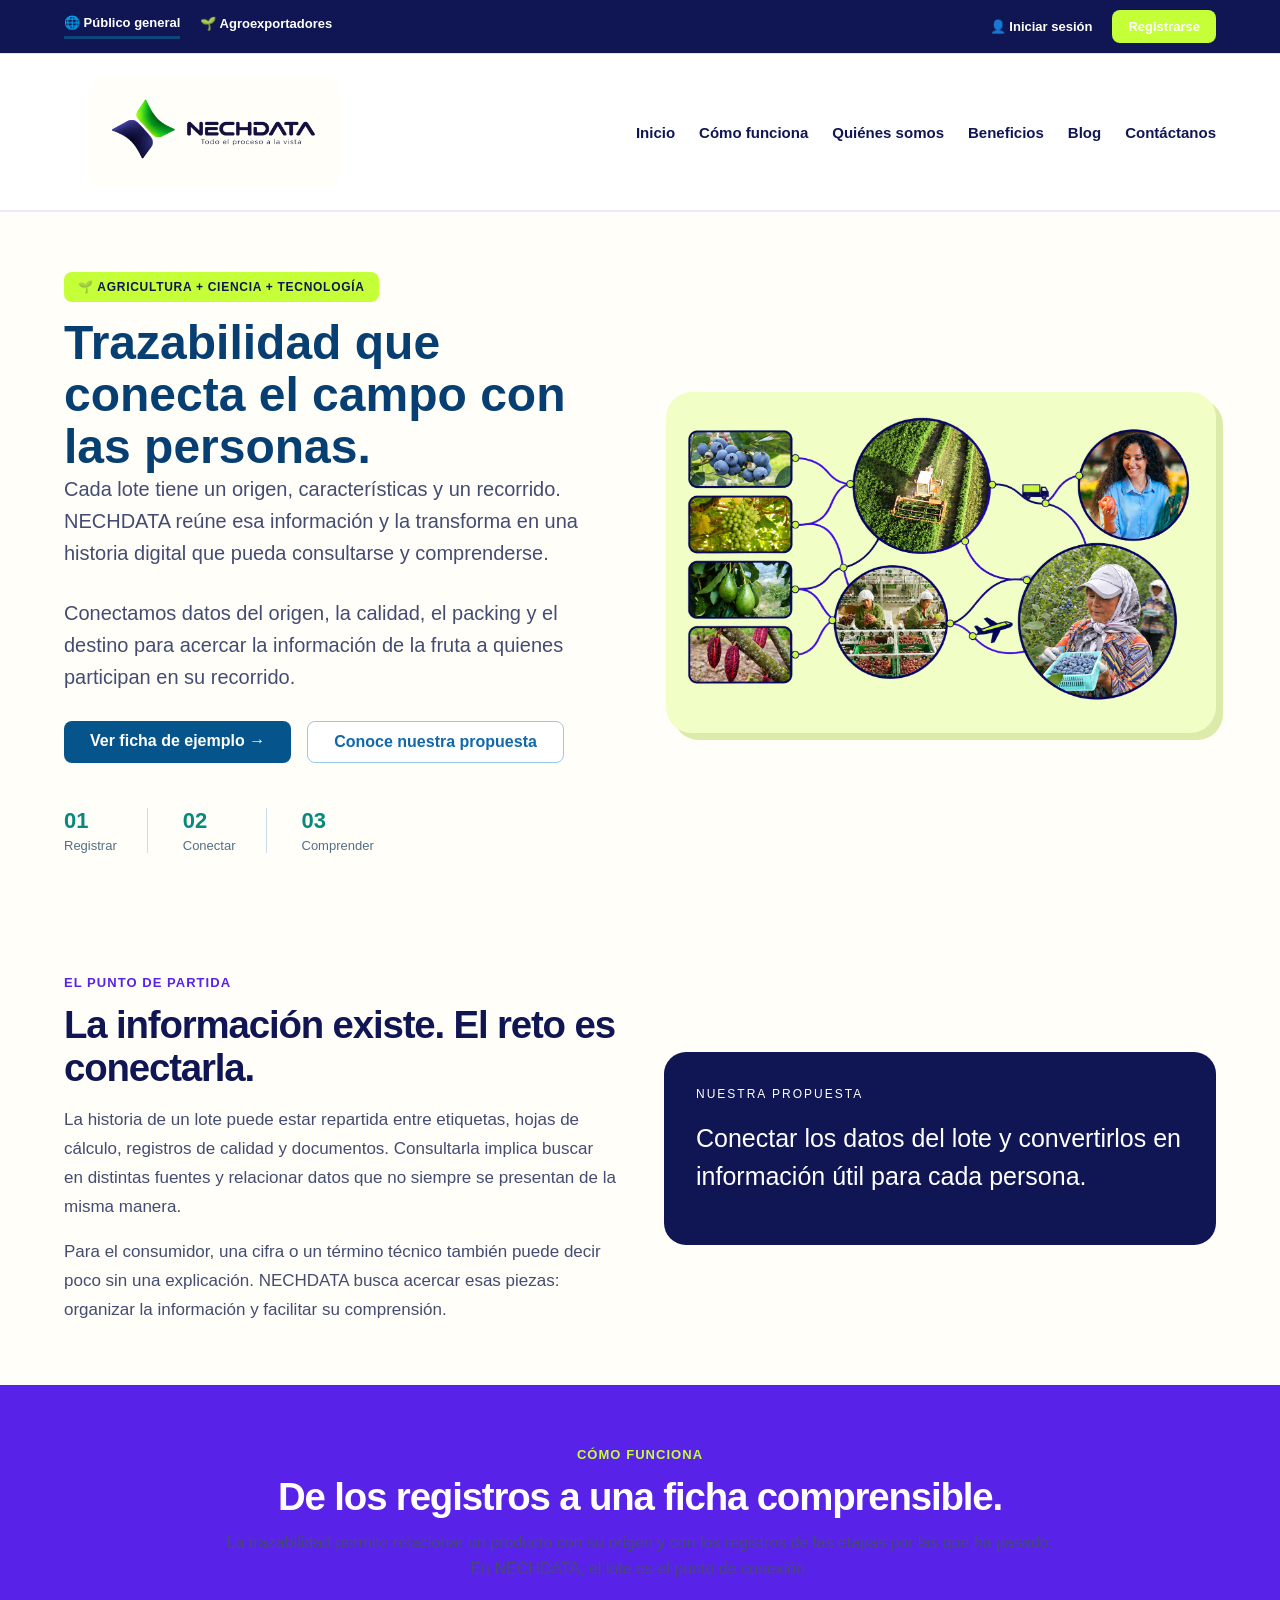
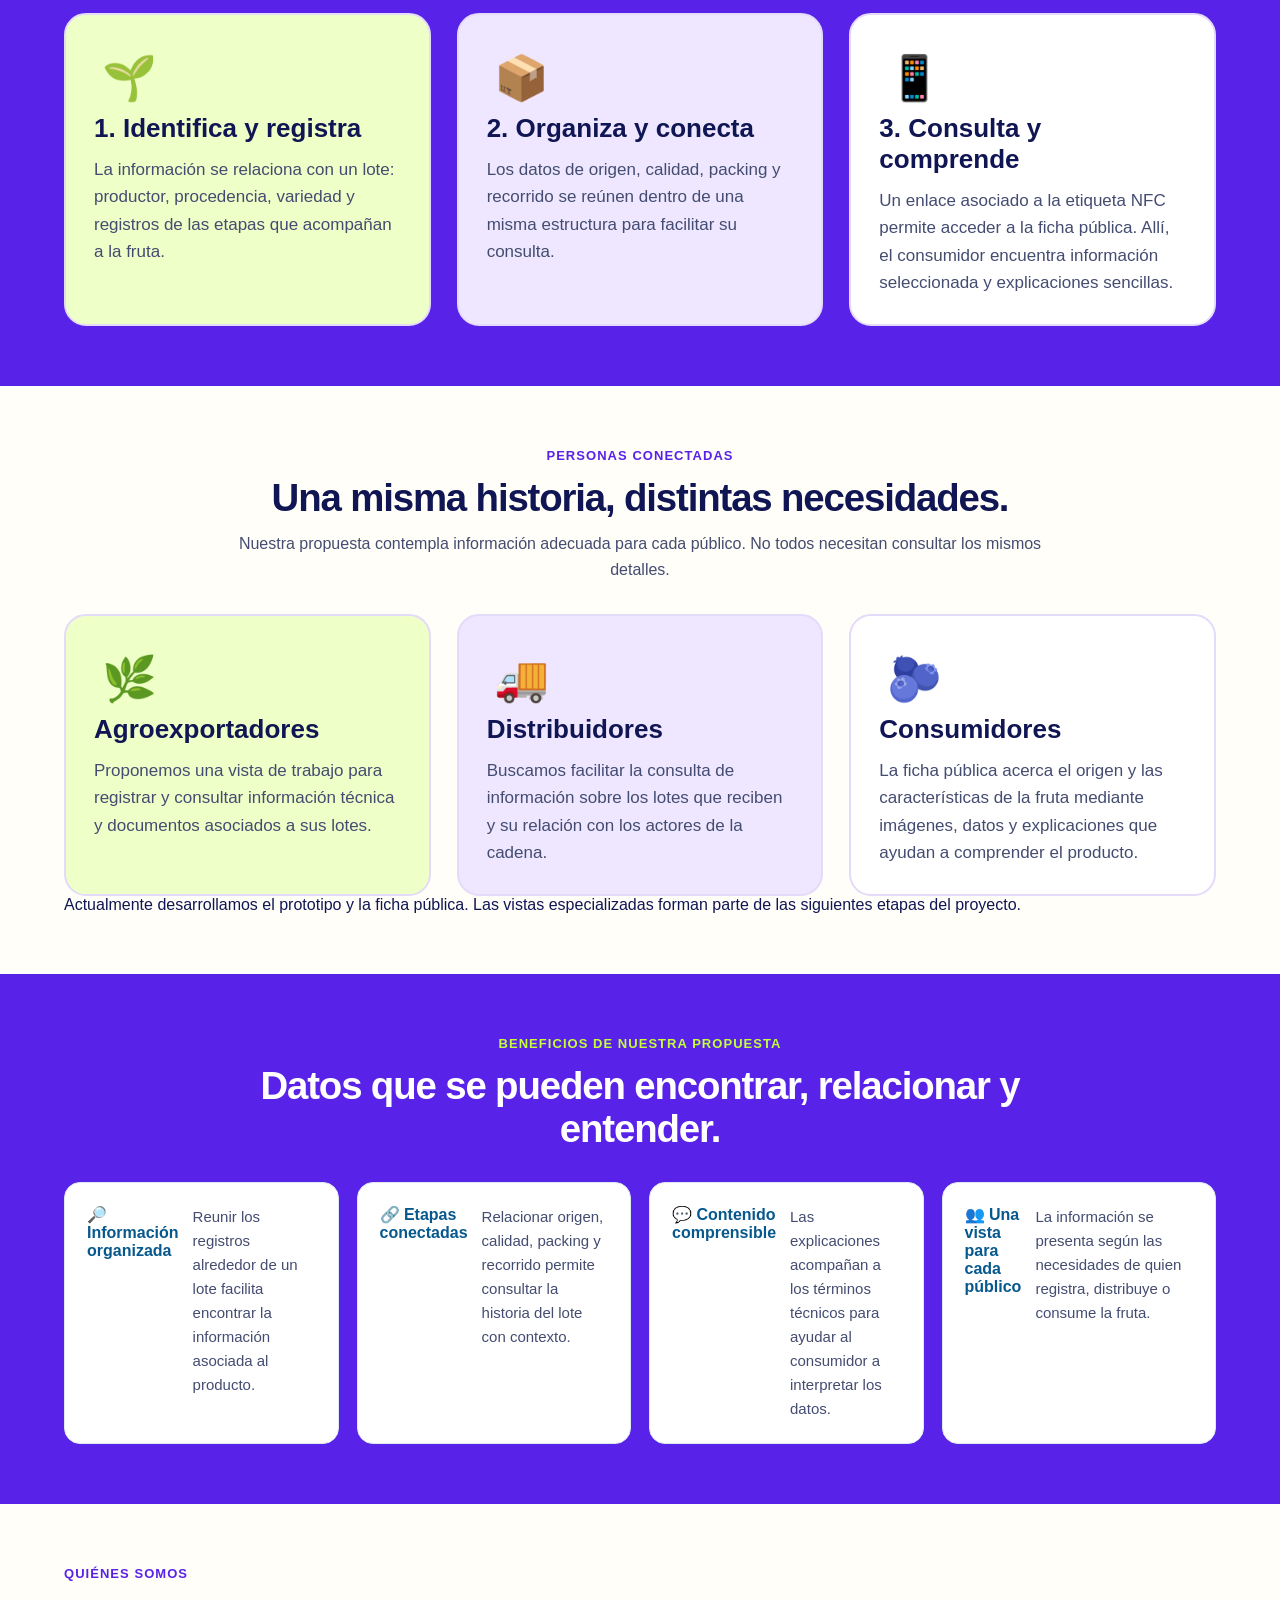
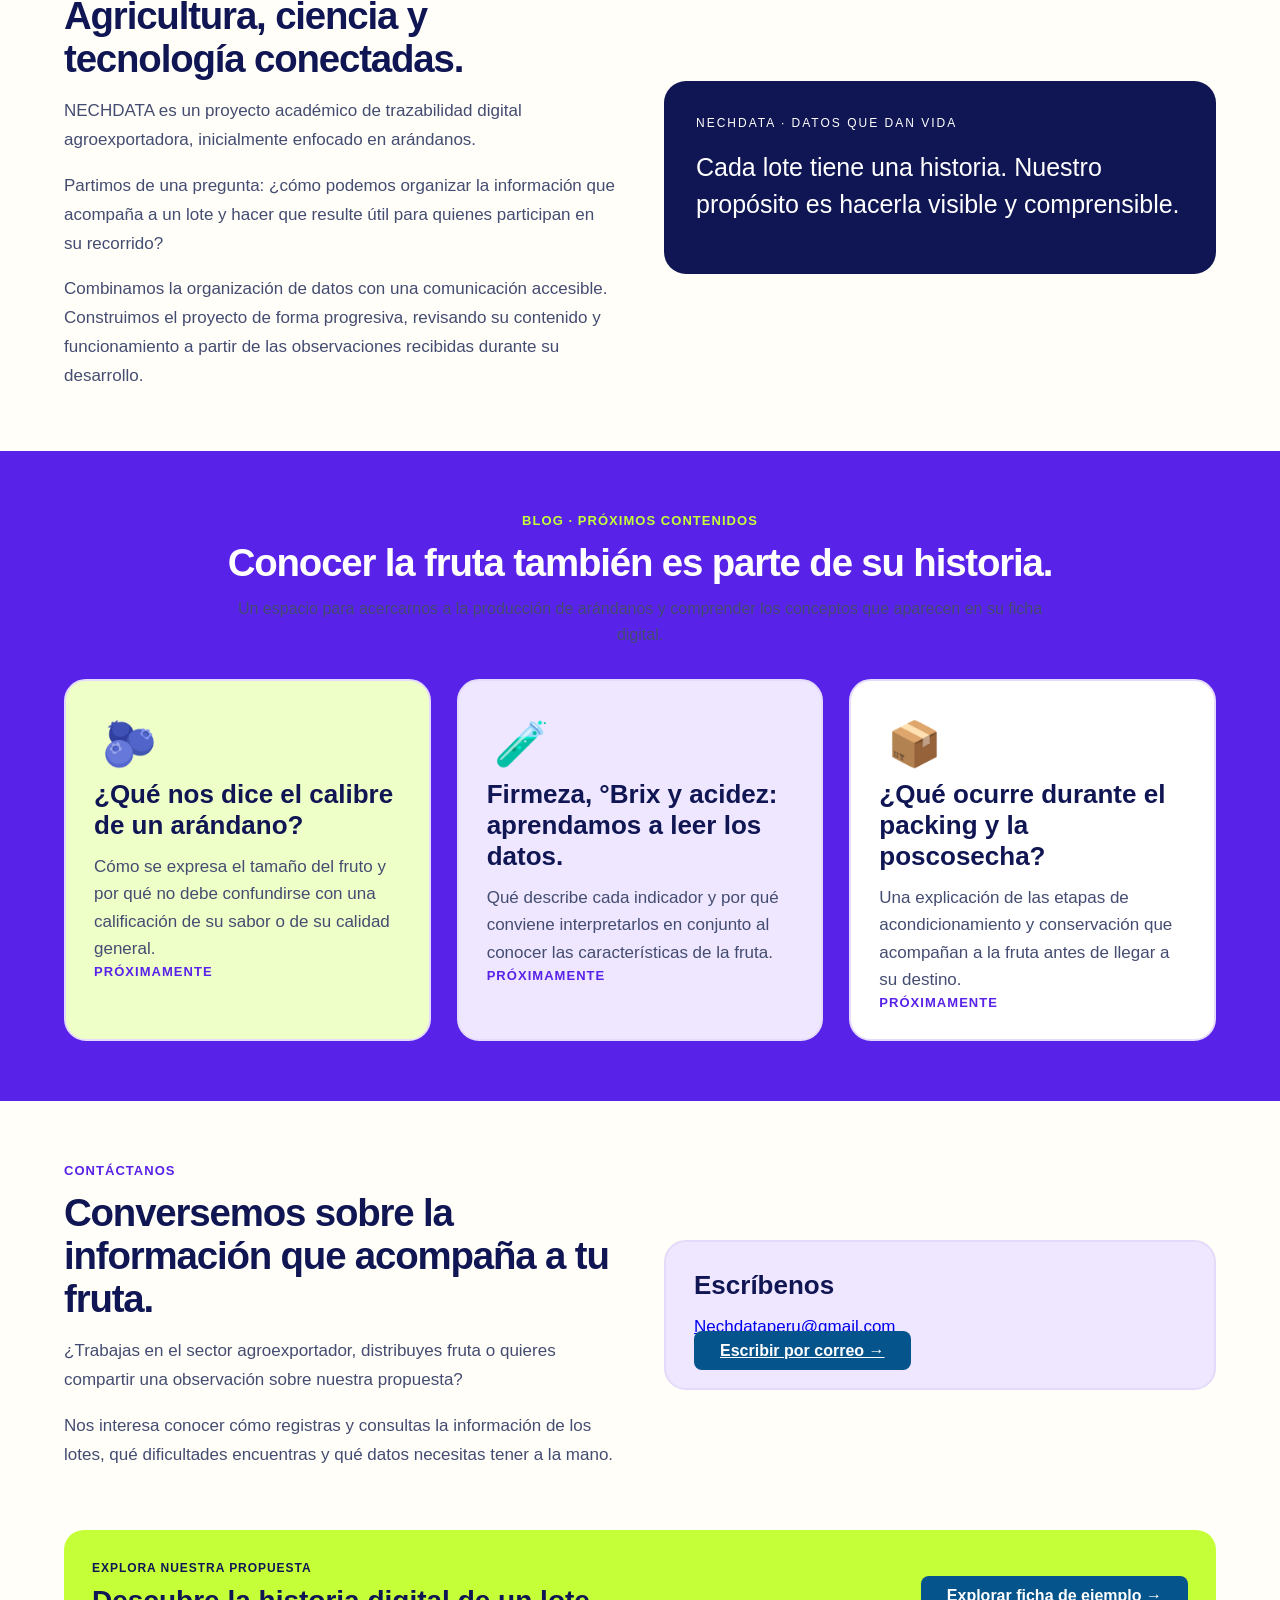
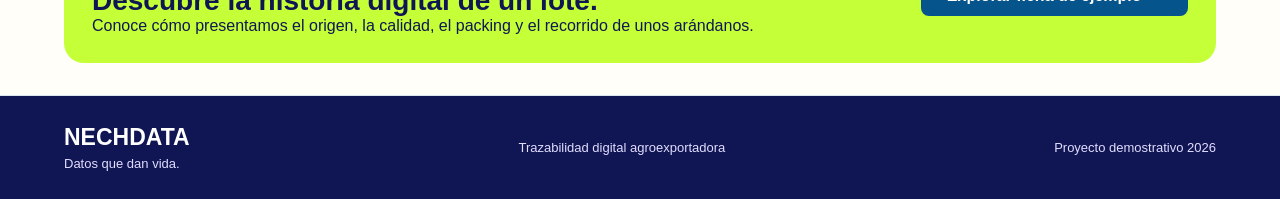
==== commit c3b06e00: "hice muchos cambios" ====
--- a/index.html
+++ b/index.html
@@ -50,257 +50,555 @@
       <a href="#como-funciona">Cómo funciona</a>
       <a href="#nosotros">Quiénes somos</a>
       <a href="#beneficios">Beneficios</a>
+      <a href="#blog">Blog</a>
       <a href="#contacto">Contáctanos</a>
     </nav>
 
   </header>
 
-  <main>
-
-    <!-- PORTADA -->
-
-    <section class="hero-nechdata" id="inicio">
-
-      <div class="hero-contenido">
-
-        <span class="etiqueta-hero">
-          AGRICULTURA · CIENCIA · TECNOLOGÍA
+<main>
+
+  <!-- =========================
+       INICIO
+  ========================== -->
+
+  <section class="hero-nechdata" id="inicio">
+
+    <div class="hero-contenido">
+
+      <span class="etiqueta-hero">
+        🌱 Agricultura + Ciencia + Tecnología
+      </span>
+
+      <h2>
+        Trazabilidad que conecta
+        el campo con las personas.
+      </h2>
+
+      <p>
+        Cada lote tiene un origen, características y un recorrido.
+        NECHDATA reúne esa información y la transforma en una
+        historia digital que pueda consultarse y comprenderse.
+      </p>
+
+      <p>
+        Conectamos datos del origen, la calidad, el packing y el
+        destino para acercar la información de la fruta a quienes
+        participan en su recorrido.
+      </p>
+
+      <div class="hero-botones">
+
+        <a href="ficha_publica.html?id=1" class="btn btn-principal">
+          Ver ficha de ejemplo →
+        </a>
+
+        <a href="#como-funciona" class="btn btn-secundario">
+          Conoce nuestra propuesta
+        </a>
+
+      </div>
+
+      <div class="hero-indicadores">
+
+        <div>
+          <strong>01</strong>
+          <span>Registrar</span>
+        </div>
+
+        <div>
+          <strong>02</strong>
+          <span>Conectar</span>
+        </div>
+
+        <div>
+          <strong>03</strong>
+          <span>Comprender</span>
+        </div>
+
+      </div>
+
+    </div>
+
+    <div class="hero-visual">
+
+      <img
+  src="IMAGENES/Rednechdata.png"
+  alt="Red que conecta cultivos, agroexportadores, distribuidores, agricultores y consumidores"
+  class="imagen-hero-red"
+>
+
+    </div>
+
+  </section>
+
+
+  <!-- =========================
+       EL PROBLEMA
+  ========================== -->
+
+  <section class="seccion-home">
+
+    <div class="bloque-nosotros">
+
+      <div>
+
+        <span class="etiqueta-home">
+          EL PUNTO DE PARTIDA
         </span>
 
-        <h1>
+        <h2>
+          La información existe.
+          El reto es conectarla.
+        </h2>
+
+        <p>
+          La historia de un lote puede estar repartida entre
+          etiquetas, hojas de cálculo, registros de calidad y
+          documentos. Consultarla implica buscar en distintas
+          fuentes y relacionar datos que no siempre se presentan
+          de la misma manera.
+        </p>
+
+        <p>
+          Para el consumidor, una cifra o un término técnico
+          también puede decir poco sin una explicación.
+          NECHDATA busca acercar esas piezas: organizar la
+          información y facilitar su comprensión.
+        </p>
+
+      </div>
+
+      <div class="caja-frase">
+
+        <span>NUESTRA PROPUESTA</span>
+
+        <blockquote>
+          Conectar los datos del lote y convertirlos
+          en información útil para cada persona.
+        </blockquote>
+
+      </div>
+
+    </div>
+
+  </section>
+
+
+  <!-- =========================
+       CÓMO FUNCIONA
+  ========================== -->
+
+  <section class="seccion-home fondo-home" id="como-funciona">
+
+    <div class="encabezado-home">
+
+      <span>CÓMO FUNCIONA</span>
+
+      <h2>De los registros a una ficha comprensible.</h2>
+
+      <p>
+        La trazabilidad permite relacionar un producto con su
+        origen y con los registros de las etapas por las que ha
+        pasado. En NECHDATA, el lote es el punto de conexión.
+      </p>
+
+    </div>
+
+    <div class="tarjetas-home">
+
+      <article class="tarjeta-home">
+
+        <div class="icono-home">🌱</div>
+
+        <h3>1. Identifica y registra</h3>
+
+        <p>
+          La información se relaciona con un lote: productor,
+          procedencia, variedad y registros de las etapas
+          que acompañan a la fruta.
+        </p>
+
+      </article>
+
+      <article class="tarjeta-home">
+
+        <div class="icono-home">📦</div>
+
+        <h3>2. Organiza y conecta</h3>
+
+        <p>
+          Los datos de origen, calidad, packing y recorrido
+          se reúnen dentro de una misma estructura para
+          facilitar su consulta.
+        </p>
+
+      </article>
+
+      <article class="tarjeta-home">
+
+        <div class="icono-home">📱</div>
+
+        <h3>3. Consulta y comprende</h3>
+
+        <p>
+          Un enlace asociado a la etiqueta NFC permite acceder
+          a la ficha pública. Allí, el consumidor encuentra
+          información seleccionada y explicaciones sencillas.
+        </p>
+
+      </article>
+
+    </div>
+
+  </section>
+
+
+  <!-- =========================
+       PARA QUIÉN
+  ========================== -->
+
+  <section class="seccion-home">
+
+    <div class="encabezado-home">
+
+      <span>PERSONAS CONECTADAS</span>
+
+      <h2>Una misma historia, distintas necesidades.</h2>
+
+      <p>
+        Nuestra propuesta contempla información adecuada
+        para cada público. No todos necesitan consultar
+        los mismos detalles.
+      </p>
+
+    </div>
+
+    <div class="tarjetas-home">
+
+      <article class="tarjeta-home">
+
+        <div class="icono-home">🌿</div>
+
+        <h3>Agroexportadores</h3>
+
+        <p>
+          Proponemos una vista de trabajo para registrar y
+          consultar información técnica y documentos
+          asociados a sus lotes.
+        </p>
+
+      </article>
+
+      <article class="tarjeta-home">
+
+        <div class="icono-home">🚚</div>
+
+        <h3>Distribuidores</h3>
+
+        <p>
+          Buscamos facilitar la consulta de información sobre
+          los lotes que reciben y su relación con los actores
+          de la cadena.
+        </p>
+
+      </article>
+
+      <article class="tarjeta-home">
+
+        <div class="icono-home">🫐</div>
+
+        <h3>Consumidores</h3>
+
+        <p>
+          La ficha pública acerca el origen y las características
+          de la fruta mediante imágenes, datos y explicaciones
+          que ayudan a comprender el producto.
+        </p>
+
+      </article>
+
+    </div>
+
+    <p>
+      Actualmente desarrollamos el prototipo y la ficha pública.
+      Las vistas especializadas forman parte de las siguientes
+      etapas del proyecto.
+    </p>
+
+  </section>
+
+
+  <!-- =========================
+       BENEFICIOS
+  ========================== -->
+
+  <section class="seccion-home fondo-home" id="beneficios">
+
+    <div class="encabezado-home">
+
+      <span>BENEFICIOS DE NUESTRA PROPUESTA</span>
+
+      <h2>Datos que se pueden encontrar, relacionar y entender.</h2>
+
+    </div>
+
+    <div class="beneficios-grid">
+
+      <div class="beneficio-home">
+
+        <strong>🔎 Información organizada</strong>
+
+        <p>
+          Reunir los registros alrededor de un lote facilita
+          encontrar la información asociada al producto.
+        </p>
+
+      </div>
+
+      <div class="beneficio-home">
+
+        <strong>🔗 Etapas conectadas</strong>
+
+        <p>
+          Relacionar origen, calidad, packing y recorrido
+          permite consultar la historia del lote con contexto.
+        </p>
+
+      </div>
+
+      <div class="beneficio-home">
+
+        <strong>💬 Contenido comprensible</strong>
+
+        <p>
+          Las explicaciones acompañan a los términos técnicos
+          para ayudar al consumidor a interpretar los datos.
+        </p>
+
+      </div>
+
+      <div class="beneficio-home">
+
+        <strong>👥 Una vista para cada público</strong>
+
+        <p>
+          La información se presenta según las necesidades
+          de quien registra, distribuye o consume la fruta.
+        </p>
+
+      </div>
+
+    </div>
+
+  </section>
+
+
+  <!-- =========================
+       QUIÉNES SOMOS
+  ========================== -->
+
+  <section class="seccion-home" id="nosotros">
+
+    <div class="bloque-nosotros">
+
+      <div>
+
+        <span class="etiqueta-home">QUIÉNES SOMOS</span>
+
+        <h2>Agricultura, ciencia y tecnología conectadas.</h2>
+
+        <p>
+          NECHDATA es un proyecto académico de trazabilidad
+          digital agroexportadora, inicialmente enfocado
+          en arándanos.
+        </p>
+
+        <p>
+          Partimos de una pregunta: ¿cómo podemos organizar la
+          información que acompaña a un lote y hacer que resulte
+          útil para quienes participan en su recorrido?
+        </p>
+
+        <p>
+          Combinamos la organización de datos con una comunicación
+          accesible. Construimos el proyecto de forma progresiva,
+          revisando su contenido y funcionamiento a partir de
+          las observaciones recibidas durante su desarrollo.
+        </p>
+
+      </div>
+
+      <div class="caja-frase">
+
+        <span>NECHDATA · DATOS QUE DAN VIDA</span>
+
+        <blockquote>
           Cada lote tiene una historia.
-          <span>Hazla visible.</span>
-        </h1>
-
-        <p>
-          Conecta la información de tu fruta,
-          desde su origen hasta su destino.
-        </p>
-
-        <div class="hero-botones">
-
-          <a
-            href="AGROEXPORTADOR/produccion.html"
-            class="home-pop-btn home-pop-btn-lima"
-          >
-            Ingresa tu lote →
+          Nuestro propósito es hacerla visible y comprensible.
+        </blockquote>
+
+      </div>
+
+    </div>
+
+  </section>
+
+
+  <!-- =========================
+       BLOG
+  ========================== -->
+
+  <section class="seccion-home fondo-home" id="blog">
+
+    <div class="encabezado-home">
+
+      <span>BLOG · PRÓXIMOS CONTENIDOS</span>
+
+      <h2>Conocer la fruta también es parte de su historia.</h2>
+
+      <p>
+        Un espacio para acercarnos a la producción de arándanos
+        y comprender los conceptos que aparecen en su ficha digital.
+      </p>
+
+    </div>
+
+    <div class="tarjetas-home">
+
+      <article class="tarjeta-home">
+
+        <div class="icono-home">🫐</div>
+
+        <h3>¿Qué nos dice el calibre de un arándano?</h3>
+
+        <p>
+          Cómo se expresa el tamaño del fruto y por qué
+          no debe confundirse con una calificación de su
+          sabor o de su calidad general.
+        </p>
+
+        <span class="etiqueta-home">Próximamente</span>
+
+      </article>
+
+      <article class="tarjeta-home">
+
+        <div class="icono-home">🧪</div>
+
+        <h3>Firmeza, °Brix y acidez: aprendamos a leer los datos.</h3>
+
+        <p>
+          Qué describe cada indicador y por qué conviene
+          interpretarlos en conjunto al conocer las
+          características de la fruta.
+        </p>
+
+        <span class="etiqueta-home">Próximamente</span>
+
+      </article>
+
+      <article class="tarjeta-home">
+
+        <div class="icono-home">📦</div>
+
+        <h3>¿Qué ocurre durante el packing y la poscosecha?</h3>
+
+        <p>
+          Una explicación de las etapas de acondicionamiento
+          y conservación que acompañan a la fruta antes
+          de llegar a su destino.
+        </p>
+
+        <span class="etiqueta-home">Próximamente</span>
+
+      </article>
+
+    </div>
+
+  </section>
+
+
+  <!-- =========================
+       CONTACTO
+  ========================== -->
+
+  <section class="seccion-home" id="contacto">
+
+    <div class="bloque-nosotros">
+
+      <div>
+
+        <span class="etiqueta-home">CONTÁCTANOS</span>
+
+        <h2>Conversemos sobre la información que acompaña a tu fruta.</h2>
+
+        <p>
+          ¿Trabajas en el sector agroexportador, distribuyes
+          fruta o quieres compartir una observación sobre
+          nuestra propuesta?
+        </p>
+
+        <p>
+          Nos interesa conocer cómo registras y consultas la
+          información de los lotes, qué dificultades encuentras
+          y qué datos necesitas tener a la mano.
+        </p>
+
+      </div>
+
+      <div class="tarjeta-home">
+
+        <h3>Escríbenos</h3>
+
+        <p>
+          <a href="mailto:Nechdataperu@gmail.com">
+            Nechdataperu@gmail.com
           </a>
-
-          <a
-            href="ficha_publica.html?id=1"
-            class="home-pop-btn home-pop-btn-borde"
-          >
-            Ver ficha de ejemplo ↗
-          </a>
-
-        </div>
-
-        <a href="#como-funciona" class="home-enlace-ayuda">
-          Descubre cómo funciona ↓
+        </p>
+
+        <a
+          href="mailto:Nechdataperu@gmail.com"
+          class="btn btn-principal"
+        >
+          Escribir por correo →
         </a>
 
-      </div>
-
-      <div class="hero-visual">
-
-        <img
-          src="IMAGENES/arandanos_inka.png"
-          alt="Arándanos cosechados y trabajo en campo"
-          class="imagen-hero-arandanos"
-        >
-
-        <div class="hero-overlay-card">
-          <h2>DEL CAMPO AL MUNDO</h2>
-          <p>Información agrícola trazable.</p>
-        </div>
-
-        <!-- AQUÍ PODEMOS AÑADIR UN PNG DE ARÁNDANOS CON HOJAS -->
-
-      </div>
-
-    </section>
-
-    <!-- FRANJA DE MÓDULOS -->
-
-    <div class="home-franja-modulos" aria-label="Información del lote">
-      <span>🌱 ORIGEN</span>
-      <span>🧪 CALIDAD</span>
-      <span>📦 PACKING</span>
-      <span>🚚 RECORRIDO</span>
-    </div>
-
-    <!-- CÓMO FUNCIONA -->
-
-    <section class="seccion-home" id="como-funciona">
-
-      <div class="encabezado-home">
-        <span>CÓMO FUNCIONA</span>
-        <h2>La historia del lote, en un solo lugar</h2>
-        <p>
-          Registra, conecta y consulta la información
-          que acompaña a cada lote.
-        </p>
-      </div>
-
-      <div class="tarjetas-home">
-
-        <article class="tarjeta-home">
-          <div class="home-paso-cabecera">
-            <span class="home-numero-paso">01</span>
-            <span class="icono-home" aria-hidden="true">🌱</span>
-          </div>
-
-          <h3>Registra</h3>
-          <p>
-            Ingresa tu lote y sus datos de origen,
-            fundo, variedad y producción.
-          </p>
-        </article>
-
-        <article class="tarjeta-home">
-          <div class="home-paso-cabecera">
-            <span class="home-numero-paso">02</span>
-            <span class="icono-home" aria-hidden="true">📦</span>
-          </div>
-
-          <h3>Traza</h3>
-          <p>
-            Reúne calidad, packing, poscosecha,
-            documentos y recorrido.
-          </p>
-        </article>
-
-        <article class="tarjeta-home">
-          <div class="home-paso-cabecera">
-            <span class="home-numero-paso">03</span>
-            <span class="icono-home" aria-hidden="true">📱</span>
-          </div>
-
-          <h3>Consulta</h3>
-          <p>
-            Explora la ficha pública del lote
-            y comparte su historia mediante NFC.
-          </p>
-        </article>
-
-      </div>
-
-    </section>
-
-    <!-- BENEFICIOS -->
-
-    <section class="seccion-home fondo-home" id="beneficios">
-
-      <div class="encabezado-home">
-        <span>DATOS QUE CONECTAN</span>
-        <h2>Información que genera confianza</h2>
-      </div>
-
-      <div class="beneficios-grid">
-
-        <article class="beneficio-home">
-          <span class="home-beneficio-icono" aria-hidden="true">📍</span>
-          <div>
-            <h3>Trazabilidad</h3>
-            <p>Conecta el origen, el proceso y el destino.</p>
-          </div>
-        </article>
-
-        <article class="beneficio-home">
-          <span class="home-beneficio-icono" aria-hidden="true">🧪</span>
-          <div>
-            <h3>Calidad</h3>
-            <p>Centraliza los parámetros registrados de tu fruta.</p>
-          </div>
-        </article>
-
-        <article class="beneficio-home">
-          <span class="home-beneficio-icono" aria-hidden="true">📄</span>
-          <div>
-            <h3>Documentos</h3>
-            <p>Organiza certificados y documentos asociados.</p>
-          </div>
-        </article>
-
-        <article class="beneficio-home">
-          <span class="home-beneficio-icono" aria-hidden="true">🌎</span>
-          <div>
-            <h3>Transparencia</h3>
-            <p>Facilita la consulta de información del lote.</p>
-          </div>
-        </article>
-
-      </div>
-
-    </section>
-
-    <!-- QUIÉNES SOMOS -->
-
-    <section class="seccion-home" id="nosotros">
-
-      <div class="bloque-nosotros">
-
-        <div>
-          <span class="etiqueta-home">QUIÉNES SOMOS</span>
-
-          <h2>
-            Agricultura, ciencia y tecnología conectadas
-          </h2>
-
-          <p>
-            NECHDATA nace como una propuesta para reunir
-            la información de los lotes que suele encontrarse
-            dispersa entre hojas de cálculo, etiquetas,
-            documentos y distintos actores de la cadena.
-          </p>
-
-          <p>
-            Nuestro propósito es hacer visible, ordenada
-            y accesible la historia de cada lote de fruta.
-          </p>
-        </div>
-
-        <div class="caja-frase">
-          <span class="home-comillas" aria-hidden="true">“</span>
-
-          <blockquote>
-            Cada lote tiene una historia,
-            y nosotros buscamos hacerla visible.
-          </blockquote>
-
-          <span class="home-firma">NECHDATA · DATOS QUE DAN VIDA</span>
-
-          <!-- AQUÍ PODEMOS AÑADIR OTRO PNG DECORATIVO -->
-
-        </div>
-
-      </div>
-
-    </section>
-
-    <!-- CTA FINAL -->
-
-    <section class="cta-home" id="contacto">
-
-      <div>
-        <span>NUESTRA PROPUESTA</span>
-
-        <h2>
-          Del origen al destino,
-          una sola historia digital.
-        </h2>
-      </div>
-
-      <a
-        href="AGROEXPORTADOR/produccion.html"
-        class="home-pop-btn home-pop-btn-navy"
-      >
-        Explorar plataforma →
-      </a>
-
-    </section>
-
-  </main>
+        <!-- Añadiremos LinkedIn cuando tengamos su URL real. -->
+
+      </div>
+
+    </div>
+
+  </section>
+
+
+  <!-- =========================
+       INVITACIÓN FINAL
+  ========================== -->
+
+  <section class="cta-home">
+
+    <div>
+
+      <span>EXPLORA NUESTRA PROPUESTA</span>
+
+      <h2>Descubre la historia digital de un lote.</h2>
+
+      <p>
+        Conoce cómo presentamos el origen, la calidad,
+        el packing y el recorrido de unos arándanos.
+      </p>
+
+    </div>
+
+    <a href="ficha_publica.html?id=1" class="btn btn-principal">
+      Explorar ficha de ejemplo →
+    </a>
+
+  </section>
+
+</main>
 
   <!-- FOOTER -->
 
--- a/CSS/estilos.css
+++ b/CSS/estilos.css
@@ -79,7 +79,7 @@
 
   padding: 18px 55px;
 
-  background: #f1f3f8;
+  background: #101653;
 
   border-bottom: 1px solid #e3e7ef;
 
@@ -115,20 +115,33 @@
 .menu-principal {
   display: flex;
   align-items: center;
-  gap: 26px;
-
-  margin-left: 40px;
+  justify-content: flex-end;
+  flex-wrap: wrap;
+  gap: 12px 22px;
+
+  margin-left: 30px;
 }
 
 .menu-principal a {
+  padding: 8px 0;
+
   text-decoration: none;
-  color: #173b5e;
-  font-weight: 500;
-  transition: 0.25s;
-}
-
-.menu-principal a:hover {
-  color: #0b76c5;
+  color: #fffef8;
+  font-size: 14px;
+  font-weight: 700;
+
+  transition: color 0.2s ease;
+}
+
+.menu-principal a:hover,
+.menu-principal a:focus-visible {
+  color: #c4ff38;
+}
+
+.menu-principal a:focus-visible {
+  outline: 2px solid #c4ff38;
+  outline-offset: 5px;
+  border-radius: 4px;
 }
 
 
@@ -712,7 +725,12 @@
 /* ==========================================
    PÁGINA PRINCIPAL NECHDATA
 ========================================== */
-
+.imagen-hero-red {
+  display: block;
+  width: 100%;
+  height: auto;
+  object-fit: contain;
+}
 .hero-nechdata {
   margin: 30px 5%;
   min-height: 500px;
@@ -845,18 +863,11 @@
 
   border-radius: 25px;
 
-  background:
-    linear-gradient(
-      145deg,
-      #0b568d,
-      #087f83
-    );
+background: #f1ffc7;
 
   color: white;
 
-  box-shadow:
-    0 15px 30px
-    rgba(7, 73, 105, 0.20);
+  box-shadow: 0 6px 0 #dceba9;
 }
 
 
@@ -1850,10 +1861,17 @@
 .marca-nechdata {
   display: flex;
   align-items: center;
+  justify-content: center;
+
+  margin-left: 25px;
+  padding: 10px 16px;
+
+  background: #fffef8;
+  border-radius: 16px;
 }
 
 .logo-nechdata {
-  width: 330px;
+  width: 220px;
   max-width: 100%;
   height: auto;
   display: block;
@@ -2417,23 +2435,6 @@
   object-fit: cover;
 
   border-radius: 28px;
-}
-
-
-/* sombrita suave sobre la imagen */
-.hero-visual::after {
-  content: "";
-  position: absolute;
-  inset: 0;
-
-  background: linear-gradient(
-    to top,
-    rgba(10, 26, 44, 0.35),
-    rgba(10, 26, 44, 0.05) 45%,
-    rgba(10, 26, 44, 0) 70%
-  );
-
-  pointer-events: none;
 }
 
 
@@ -6163,9 +6164,10 @@
     min-width: 0;
     min-height: 0;
     padding: 14px;
-    background: var(--home-violeta);
+
+    background: #f1ffc7;
     border-radius: 26px;
-    box-shadow: 7px 7px 0 #ded4ff;
+    box-shadow: 7px 7px 0 #dceba9;
 }
 
 .home-pop .imagen-hero-arandanos {
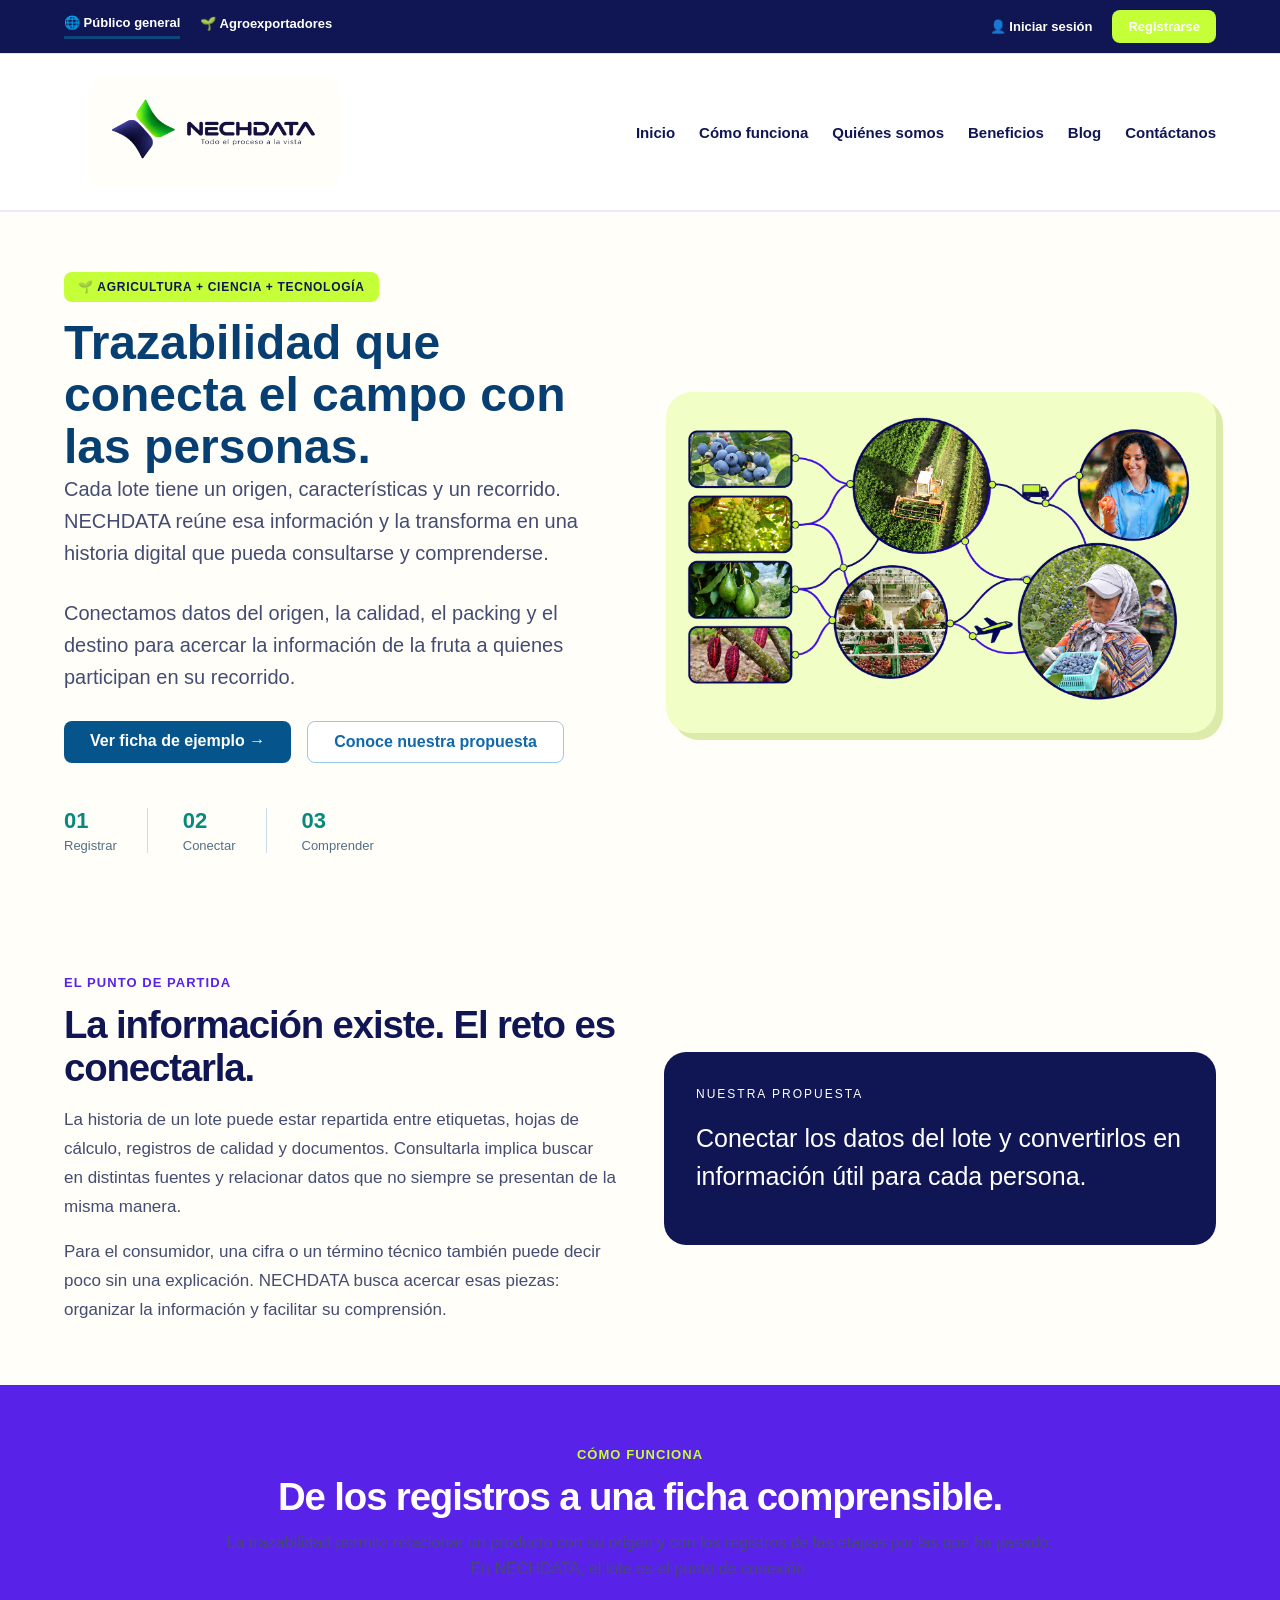
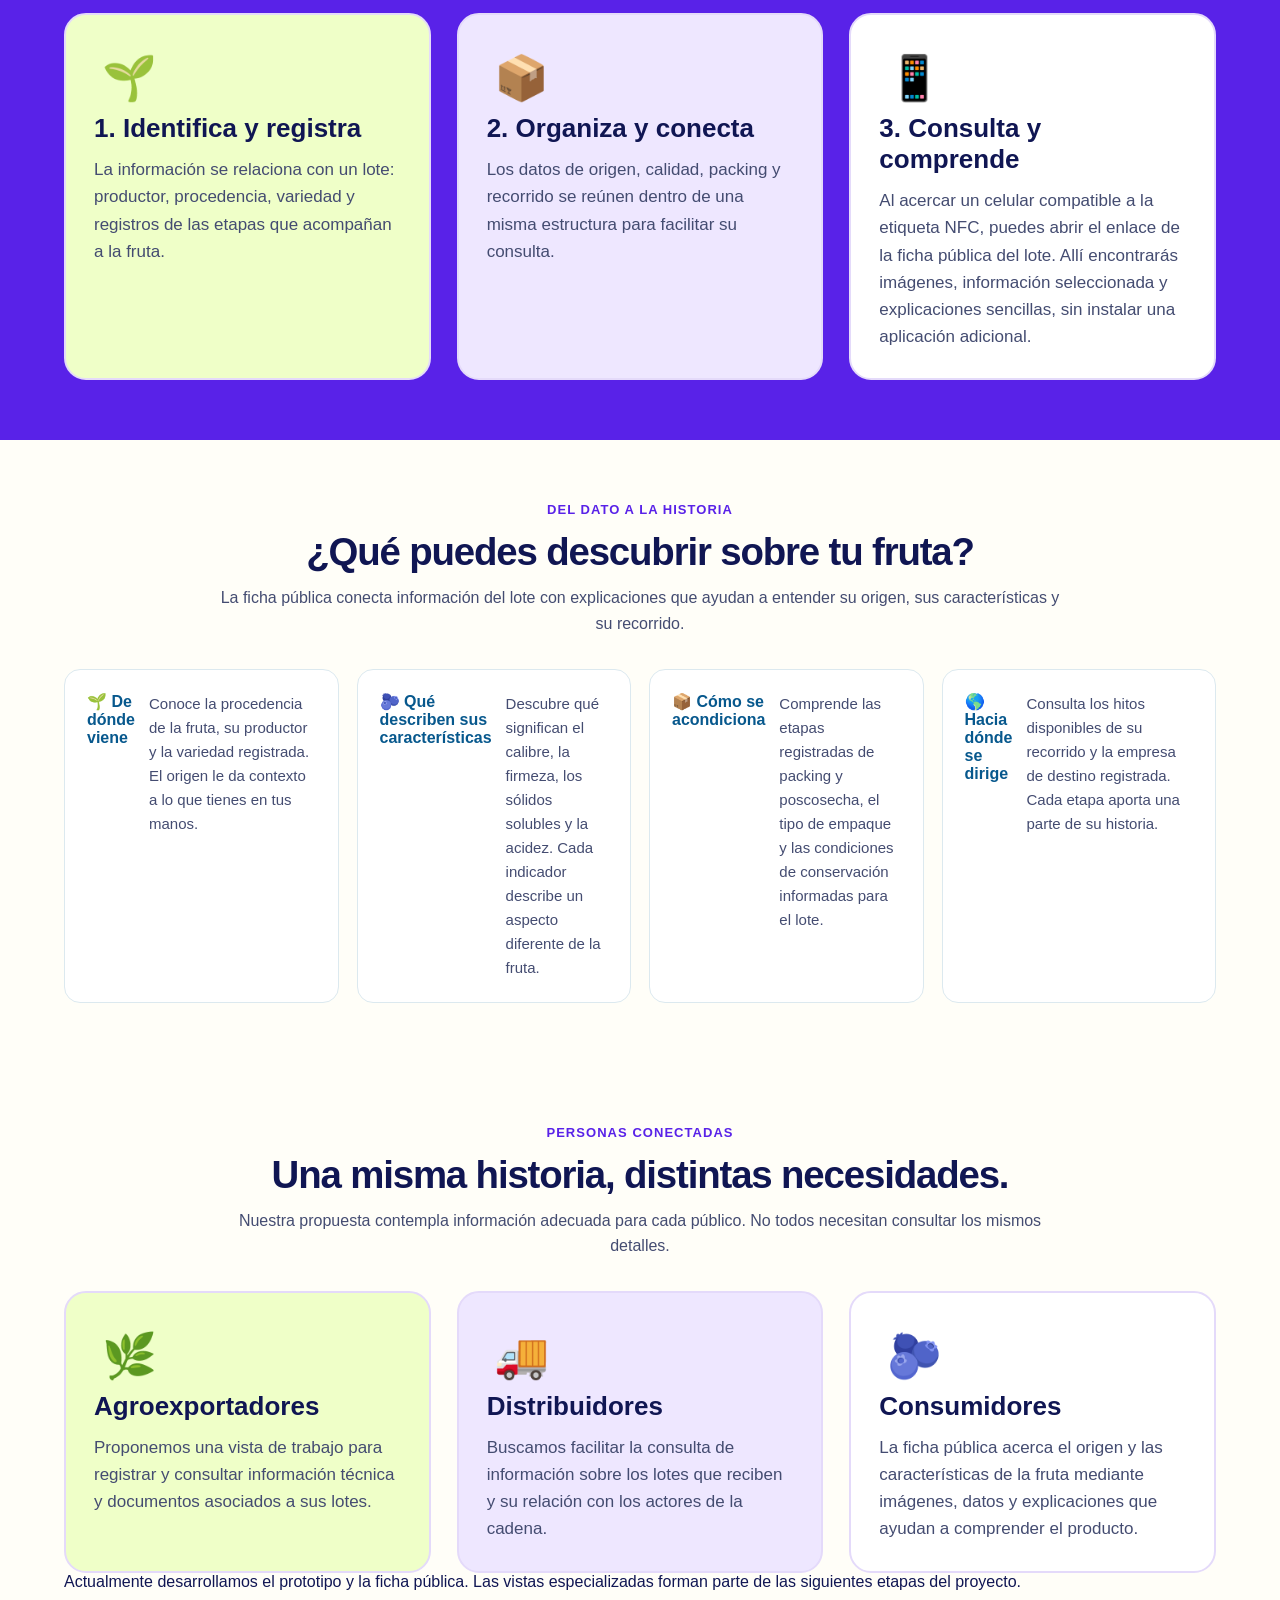
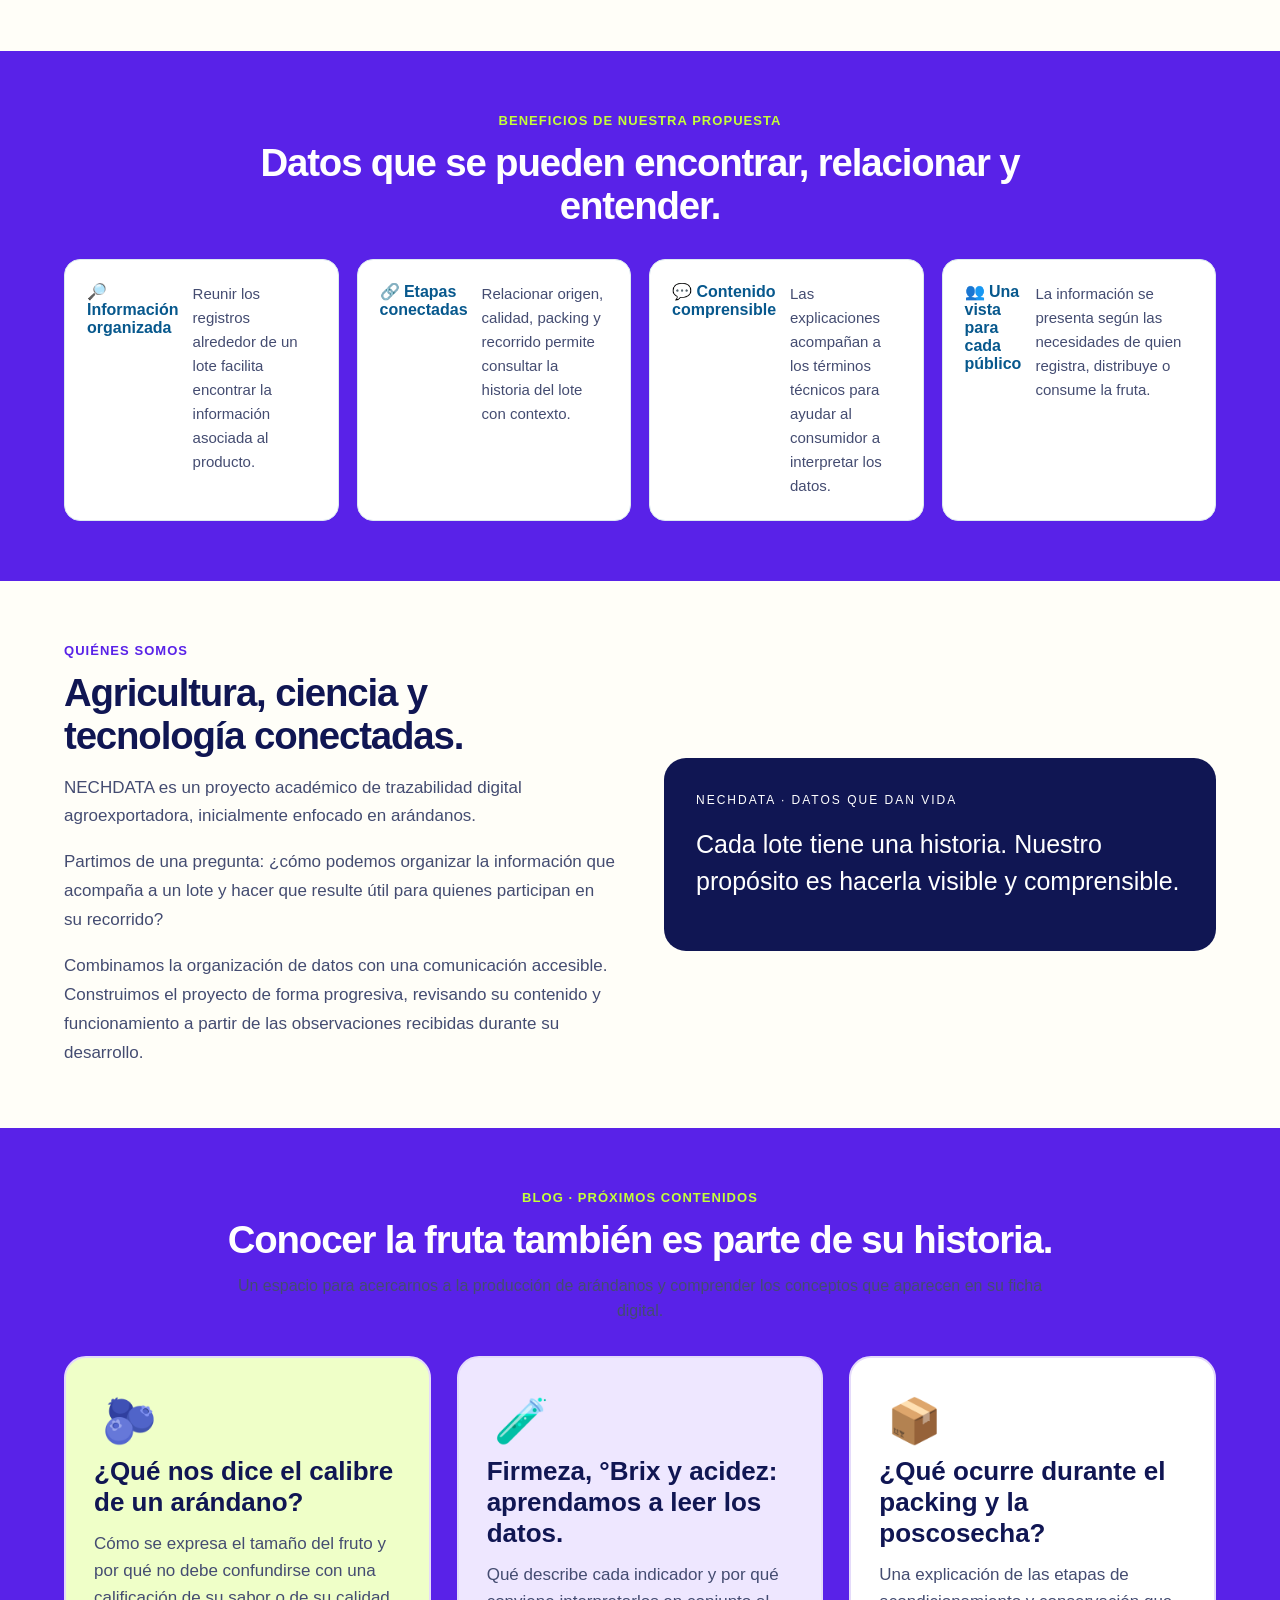
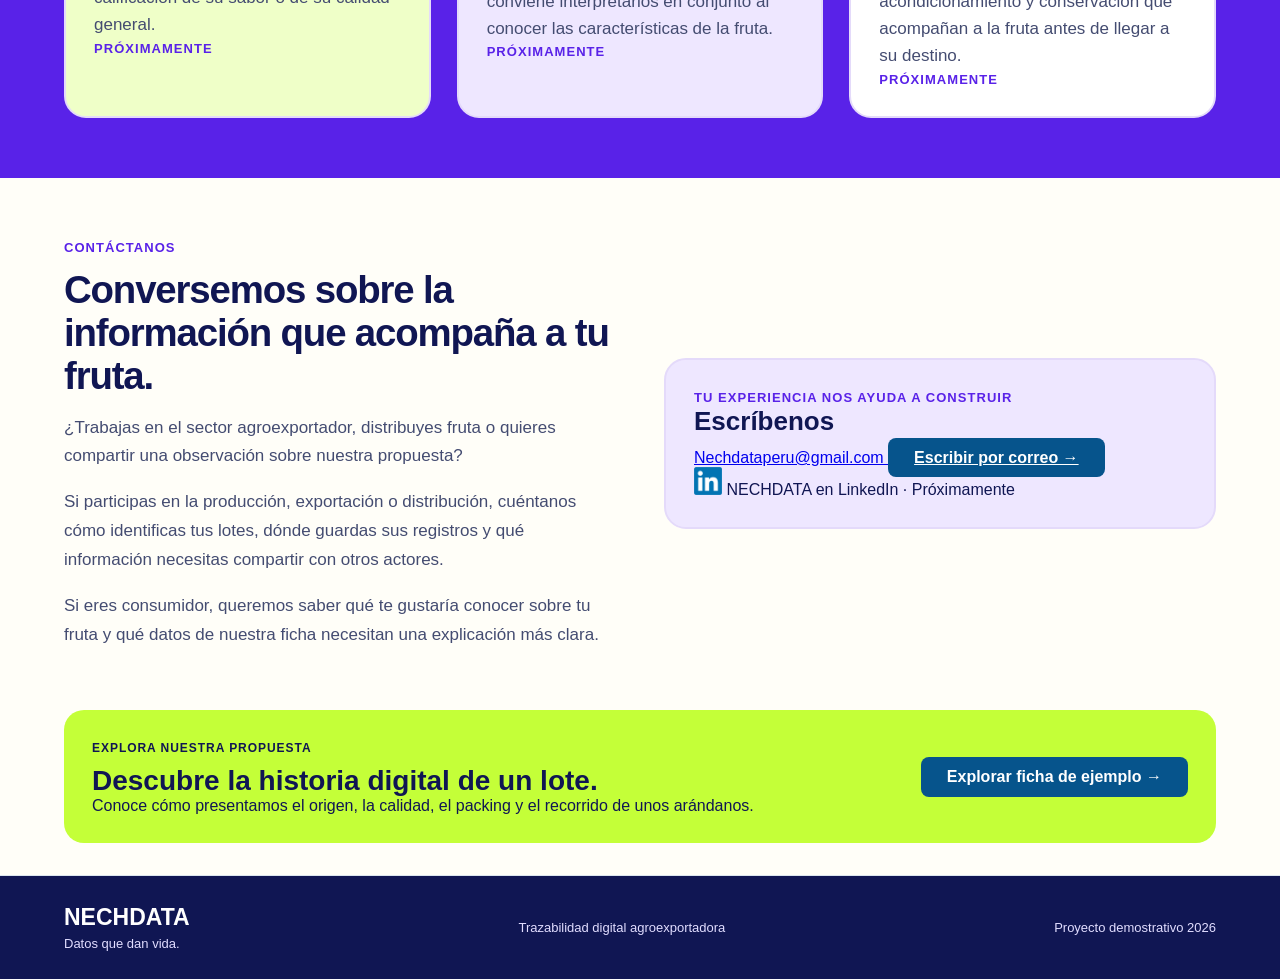
==== commit 5bdcad64: "retomando" ====
--- a/index.html
+++ b/index.html
@@ -241,18 +241,92 @@
 
         <h3>3. Consulta y comprende</h3>
 
-        <p>
-          Un enlace asociado a la etiqueta NFC permite acceder
-          a la ficha pública. Allí, el consumidor encuentra
-          información seleccionada y explicaciones sencillas.
-        </p>
-
-      </article>
-
-    </div>
-
-  </section>
-
+<p>
+  Al acercar un celular compatible a la etiqueta NFC,
+  puedes abrir el enlace de la ficha pública del lote.
+  Allí encontrarás imágenes, información seleccionada
+  y explicaciones sencillas, sin instalar una aplicación
+  adicional.
+</p>
+
+      </article>
+
+    </div>
+
+  </section>
+<!-- =========================
+     CONTENIDO DE LA FICHA
+========================== -->
+
+<section class="seccion-home">
+
+  <div class="encabezado-home">
+
+    <span>DEL DATO A LA HISTORIA</span>
+
+    <h2>¿Qué puedes descubrir sobre tu fruta?</h2>
+
+    <p>
+      La ficha pública conecta información del lote con
+      explicaciones que ayudan a entender su origen,
+      sus características y su recorrido.
+    </p>
+
+  </div>
+
+  <div class="beneficios-grid">
+
+    <article class="beneficio-home">
+
+      <strong>🌱 De dónde viene</strong>
+
+      <p>
+        Conoce la procedencia de la fruta, su productor
+        y la variedad registrada. El origen le da
+        contexto a lo que tienes en tus manos.
+      </p>
+
+    </article>
+
+    <article class="beneficio-home">
+
+      <strong>🫐 Qué describen sus características</strong>
+
+      <p>
+        Descubre qué significan el calibre, la firmeza,
+        los sólidos solubles y la acidez. Cada indicador
+        describe un aspecto diferente de la fruta.
+      </p>
+
+    </article>
+
+    <article class="beneficio-home">
+
+      <strong>📦 Cómo se acondiciona</strong>
+
+      <p>
+        Comprende las etapas registradas de packing
+        y poscosecha, el tipo de empaque y las condiciones
+        de conservación informadas para el lote.
+      </p>
+
+    </article>
+
+    <article class="beneficio-home">
+
+      <strong>🌎 Hacia dónde se dirige</strong>
+
+      <p>
+        Consulta los hitos disponibles de su recorrido
+        y la empresa de destino registrada.
+        Cada etapa aporta una parte de su historia.
+      </p>
+
+    </article>
+
+  </div>
+
+</section>
 
   <!-- =========================
        PARA QUIÉN
@@ -539,34 +613,54 @@
           nuestra propuesta?
         </p>
 
-        <p>
-          Nos interesa conocer cómo registras y consultas la
-          información de los lotes, qué dificultades encuentras
-          y qué datos necesitas tener a la mano.
-        </p>
-
-      </div>
-
-      <div class="tarjeta-home">
-
-        <h3>Escríbenos</h3>
-
-        <p>
-          <a href="mailto:Nechdataperu@gmail.com">
-            Nechdataperu@gmail.com
-          </a>
-        </p>
-
-        <a
-          href="mailto:Nechdataperu@gmail.com"
-          class="btn btn-principal"
-        >
-          Escribir por correo →
-        </a>
-
-        <!-- Añadiremos LinkedIn cuando tengamos su URL real. -->
-
-      </div>
+       <p>
+  Si participas en la producción, exportación o distribución,
+  cuéntanos cómo identificas tus lotes, dónde guardas sus
+  registros y qué información necesitas compartir con
+  otros actores.
+</p>
+
+<p>
+  Si eres consumidor, queremos saber qué te gustaría conocer
+  sobre tu fruta y qué datos de nuestra ficha necesitan
+  una explicación más clara.
+</p>
+
+      </div>
+
+     <div class="tarjeta-home contacto-tarjeta">
+
+  <span class="etiqueta-home">
+    TU EXPERIENCIA NOS AYUDA A CONSTRUIR
+  </span>
+
+  <h3>Escríbenos</h3>
+
+  <a
+    class="contacto-correo"
+    href="mailto:Nechdataperu@gmail.com"
+  >
+    Nechdataperu@gmail.com
+  </a>
+
+  <a
+    href="mailto:Nechdataperu@gmail.com?subject=Consulta%20sobre%20NECHDATA"
+    class="btn btn-principal contacto-boton"
+  >
+    Escribir por correo →
+  </a>
+
+  <div class="contacto-linkedin">
+    <img
+      src="IMAGENES/linkedinnechdata.png"
+      alt=""
+      width="28"
+      height="28"
+    >
+    <span>NECHDATA en LinkedIn · Próximamente</span>
+  </div>
+
+</div>
 
     </div>
 
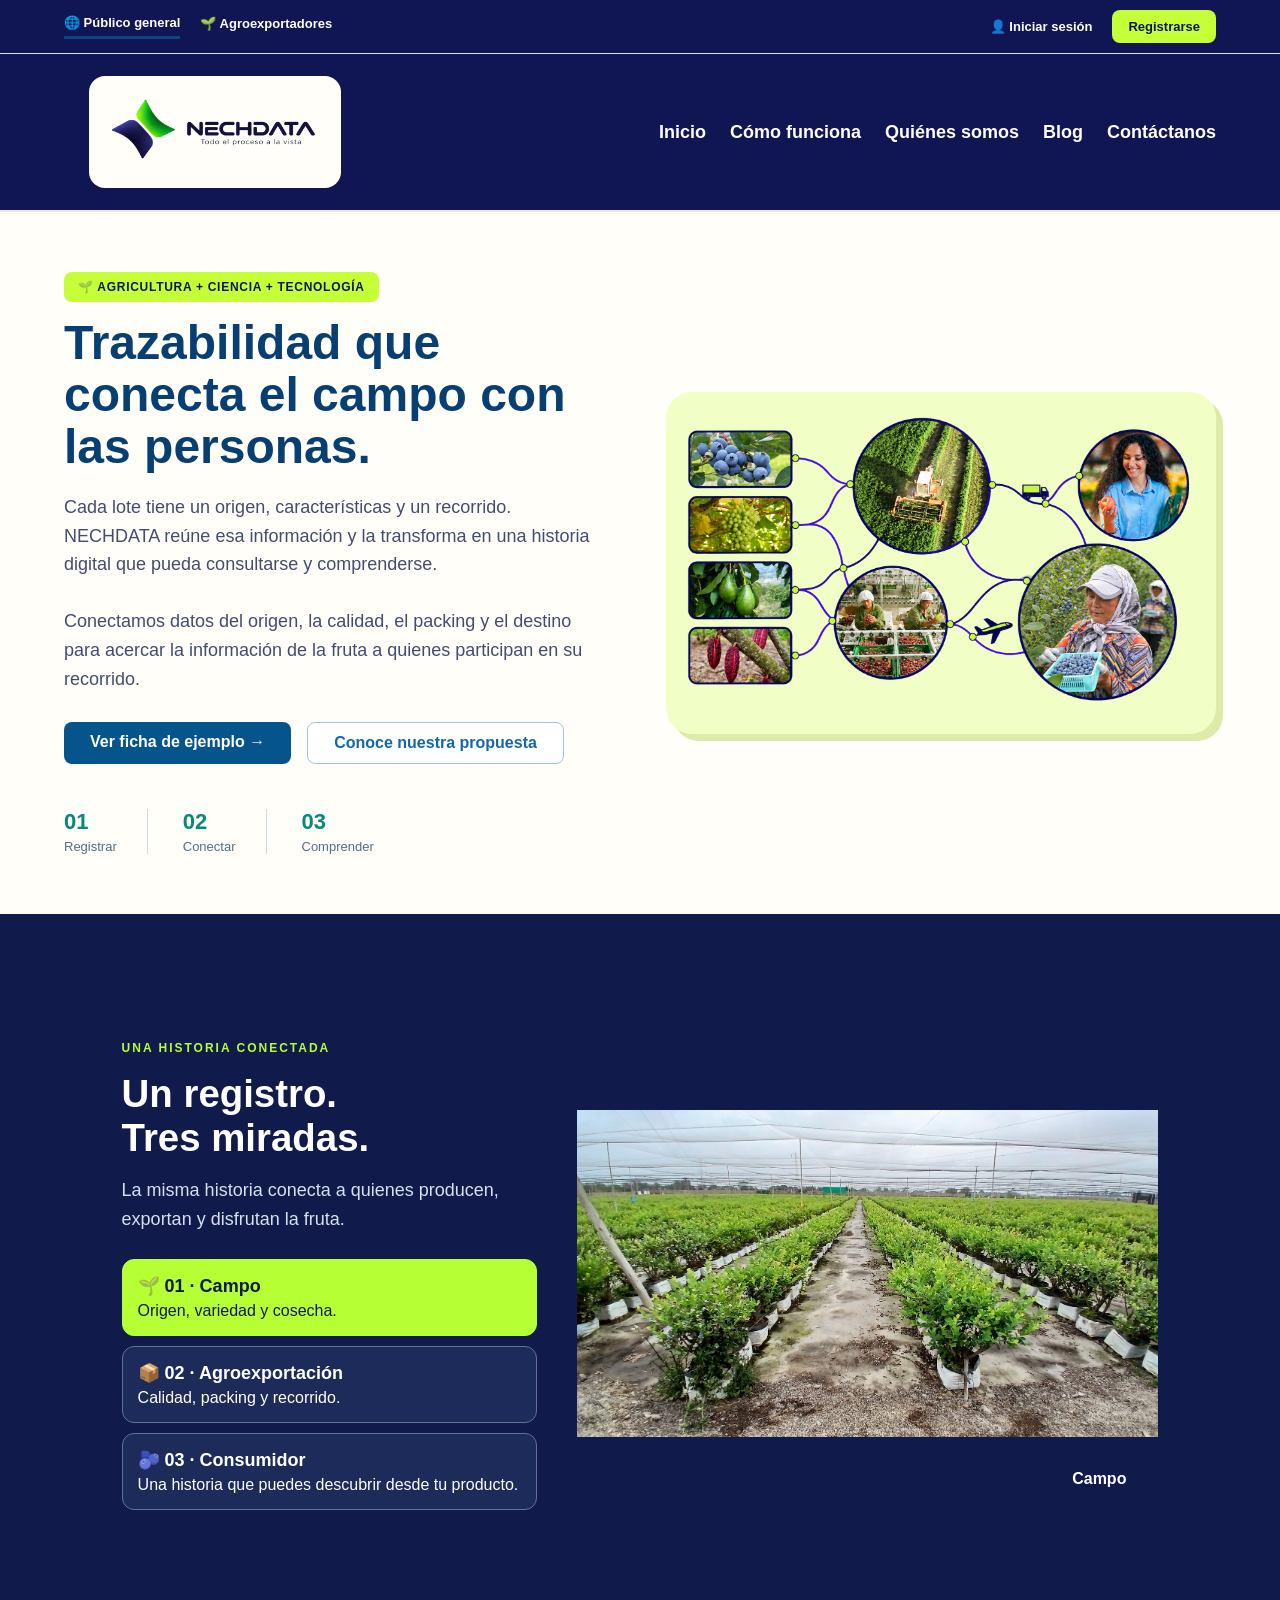
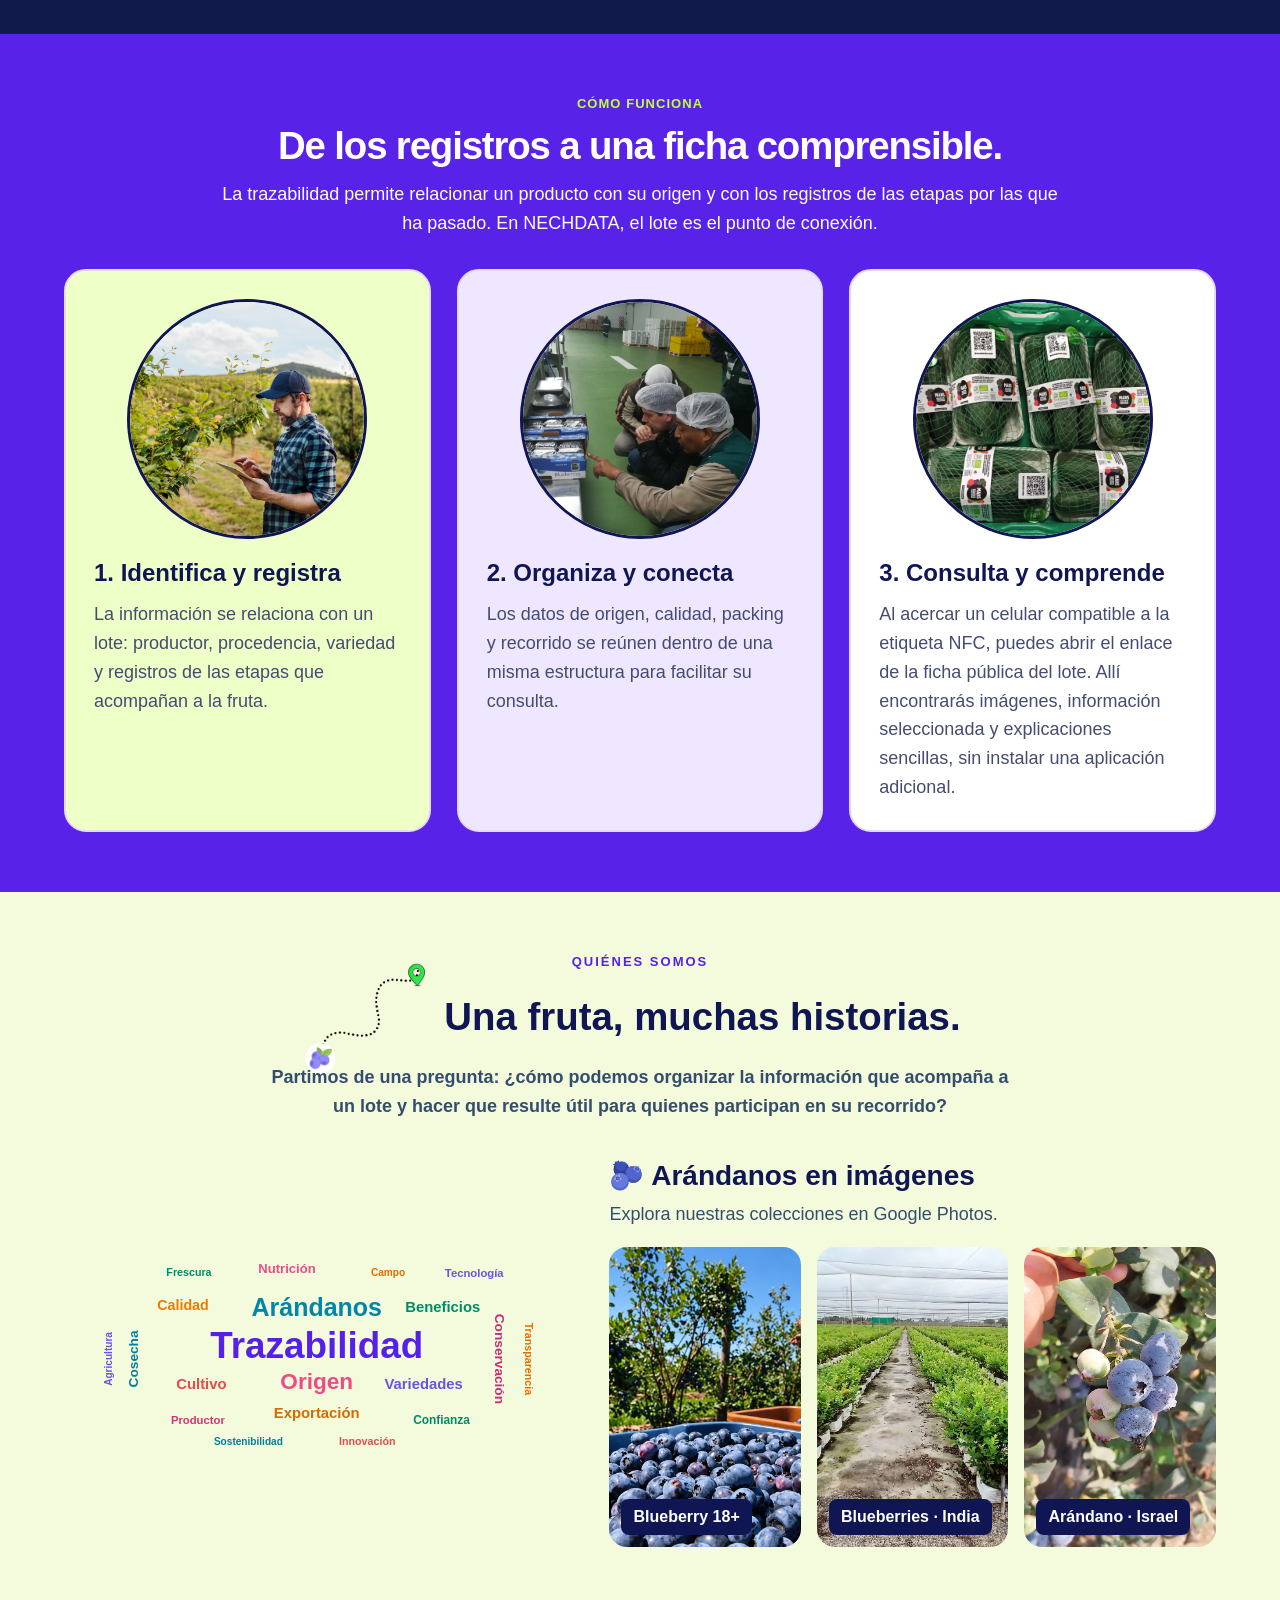
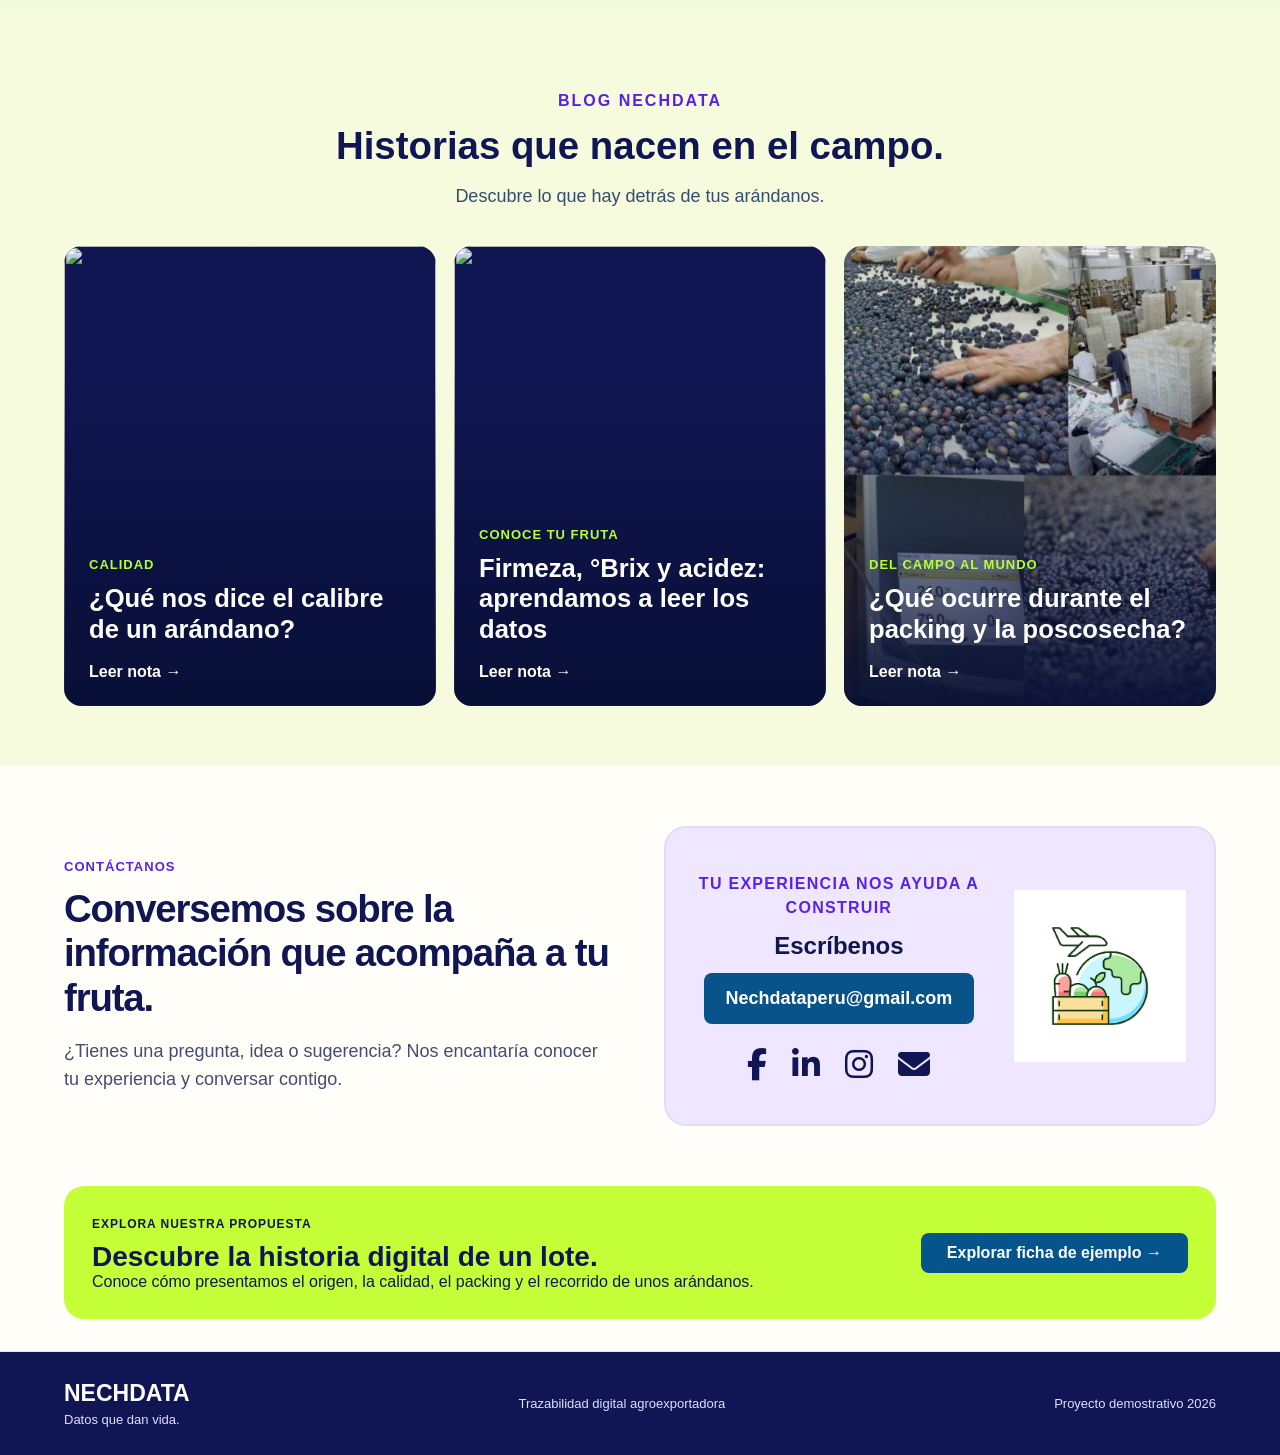
==== commit 18bdf5dc: "Hice mas cambios" ====
--- a/index.html
+++ b/index.html
@@ -8,6 +8,10 @@
   <title>NECHDATA | Trazabilidad digital</title>
 
   <link rel="stylesheet" href="CSS/estilos.css">
+<link
+  rel="stylesheet"
+  href="https://cdnjs.cloudflare.com/ajax/libs/font-awesome/6.7.2/css/all.min.css"
+>
 </head>
 
 <body class="home-pop">
@@ -26,10 +30,13 @@
       </a>
     </div>
 
-    <div class="usuario-opciones">
-      <a href="#">👤 Iniciar sesión</a>
-      <a href="#" class="boton-registro">Registrarse</a>
-    </div>
+<div class="usuario-opciones">
+  <a href="cuenta.html">👤 Iniciar sesión</a>
+
+  <a href="cuenta.html?modo=registro" class="boton-registro">
+    Registrarse
+  </a>
+</div>
 
   </div>
 
@@ -44,12 +51,19 @@
         class="logo-nechdata"
       >
     </a>
-
-    <nav class="menu-principal" aria-label="Menú principal">
+<button
+  type="button"
+  class="boton-menu"
+  aria-label="Abrir menú"
+  aria-expanded="false"
+  aria-controls="menu-principal"
+>
+  ☰
+</button>
+    <nav id="menu-principal" class="menu-principal" aria-label="Menú principal">
       <a href="#inicio">Inicio</a>
       <a href="#como-funciona">Cómo funciona</a>
       <a href="#nosotros">Quiénes somos</a>
-      <a href="#beneficios">Beneficios</a>
       <a href="#blog">Blog</a>
       <a href="#contacto">Contáctanos</a>
     </nav>
@@ -120,70 +134,99 @@
 
     </div>
 
-    <div class="hero-visual">
-
+<div class="hero-visual">
+
+  <div class="red-interactiva">
+
+    <img
+      src="IMAGENES/Rednechdata.png"
+      alt="Red que conecta cultivos, producción, cosecha, packing y consumidores"
+      class="imagen-hero-red"
+    >
+<button type="button" class="zona-fruta fruta-arandano" aria-label="Arándanos"></button>
+<button type="button" class="zona-fruta fruta-uva" aria-label="Uvas"></button>
+<button type="button" class="zona-fruta fruta-palta" aria-label="Paltas"></button>
+<button type="button" class="zona-fruta fruta-cacao" aria-label="Cacao"></button>
+    <button type="button" class="zona-red zona-produccion">
+      <span>🚜 Producción: Aquí comienza el recorrido.</span>
+    </button>
+
+    <button type="button" class="zona-red zona-packing">
+      <span>📦 Packing: Selección y preparación de tus arándanos.</span>
+    </button>
+
+    <button type="button" class="zona-red zona-cosecha">
+      <span>🫐 Cosecha: Personas que hacen posible todo esto.</span>
+    </button>
+
+    <button type="button" class="zona-red zona-consumidor">
+      <span>🛍️ Consumidor: Conoce el origen de tus arándanos.</span>
+    </button>
+
+  </div>
+
+</div>
+
+  </section>
+
+</section> <!-- Aquí termina la portada -->
+
+<section class="seccion-home tres-miradas">
+<section class="seccion-home tres-miradas">
+  <div class="miradas-contenedor">
+
+    <div class="miradas-texto">
+      <span class="miradas-etiqueta">UNA HISTORIA CONECTADA</span>
+
+      <h2>Un registro.<br>Tres miradas.</h2>
+
+      <p>
+        La misma historia conecta a quienes producen,
+        exportan y disfrutan la fruta.
+      </p>
+
+      <div class="miradas-opciones">
+        <button type="button" class="mirada-boton activo"
+          data-imagen="IMAGENES/Llaqta_agricola1.jpg"
+          data-alt="Campo agrícola"
+          data-etiqueta="Campo"
+          aria-pressed="true">
+          <strong>🌱 01 · Campo</strong>
+          <span>Origen, variedad y cosecha.</span>
+        </button>
+
+        <button type="button" class="mirada-boton"
+          data-imagen="IMAGENES/EXPORTACION1.jpeg"
+          data-alt="Arándanos preparados para su distribución"
+          data-etiqueta="Agroexportación"
+          aria-pressed="false">
+          <strong>📦 02 · Agroexportación</strong>
+          <span>Calidad, packing y recorrido.</span>
+        </button>
+
+        <button type="button" class="mirada-boton"
+          data-imagen="IMAGENES/CONSUMIDOR1.jpeg"
+          data-alt="Arándanos para el consumidor"
+          data-etiqueta="Consumidor"
+          aria-pressed="false">
+          <strong>🫐 03 · Consumidor</strong>
+          <span>Una historia que puedes descubrir desde tu producto.</span>
+        </button>
+      </div>
+    </div>
+
+    <div class="miradas-foto">
       <img
-  src="IMAGENES/Rednechdata.png"
-  alt="Red que conecta cultivos, agroexportadores, distribuidores, agricultores y consumidores"
-  class="imagen-hero-red"
->
-
-    </div>
-
-  </section>
-
-
-  <!-- =========================
-       EL PROBLEMA
-  ========================== -->
-
-  <section class="seccion-home">
-
-    <div class="bloque-nosotros">
-
-      <div>
-
-        <span class="etiqueta-home">
-          EL PUNTO DE PARTIDA
-        </span>
-
-        <h2>
-          La información existe.
-          El reto es conectarla.
-        </h2>
-
-        <p>
-          La historia de un lote puede estar repartida entre
-          etiquetas, hojas de cálculo, registros de calidad y
-          documentos. Consultarla implica buscar en distintas
-          fuentes y relacionar datos que no siempre se presentan
-          de la misma manera.
-        </p>
-
-        <p>
-          Para el consumidor, una cifra o un término técnico
-          también puede decir poco sin una explicación.
-          NECHDATA busca acercar esas piezas: organizar la
-          información y facilitar su comprensión.
-        </p>
-
-      </div>
-
-      <div class="caja-frase">
-
-        <span>NUESTRA PROPUESTA</span>
-
-        <blockquote>
-          Conectar los datos del lote y convertirlos
-          en información útil para cada persona.
-        </blockquote>
-
-      </div>
-
-    </div>
-
-  </section>
-
+        id="imagen-mirada"
+        src="IMAGENES/Llaqta_agricola1.jpg"
+        alt="Campo agrícola"
+      >
+      <span id="etiqueta-mirada">Campo</span>
+    </div>
+
+  </div>
+</section>
+</section>
 
   <!-- =========================
        CÓMO FUNCIONA
@@ -209,7 +252,7 @@
 
       <article class="tarjeta-home">
 
-        <div class="icono-home">🌱</div>
+        <img class="foto-paso-home" src="IMAGENES/REGISTRO.jpg" alt="Registro del lote">
 
         <h3>1. Identifica y registra</h3>
 
@@ -223,7 +266,7 @@
 
       <article class="tarjeta-home">
 
-        <div class="icono-home">📦</div>
+        <img class="foto-paso-home" src="IMAGENES/ORGANIZA.jpg" alt="Organización de la información">
 
         <h3>2. Organiza y conecta</h3>
 
@@ -237,7 +280,7 @@
 
       <article class="tarjeta-home">
 
-        <div class="icono-home">📱</div>
+        <img class="foto-paso-home" src="IMAGENES/COMPRENDE.jpg" alt="Consulta de la información del lote">
 
         <h3>3. Consulta y comprende</h3>
 
@@ -254,343 +297,233 @@
     </div>
 
   </section>
-<!-- =========================
-     CONTENIDO DE LA FICHA
-========================== -->
-
-<section class="seccion-home">
-
-  <div class="encabezado-home">
-
-    <span>DEL DATO A LA HISTORIA</span>
-
-    <h2>¿Qué puedes descubrir sobre tu fruta?</h2>
-
-    <p>
-      La ficha pública conecta información del lote con
-      explicaciones que ayudan a entender su origen,
-      sus características y su recorrido.
-    </p>
-
-  </div>
-
-  <div class="beneficios-grid">
-
-    <article class="beneficio-home">
-
-      <strong>🌱 De dónde viene</strong>
-
-      <p>
-        Conoce la procedencia de la fruta, su productor
-        y la variedad registrada. El origen le da
-        contexto a lo que tienes en tus manos.
-      </p>
-
-    </article>
-
-    <article class="beneficio-home">
-
-      <strong>🫐 Qué describen sus características</strong>
-
-      <p>
-        Descubre qué significan el calibre, la firmeza,
-        los sólidos solubles y la acidez. Cada indicador
-        describe un aspecto diferente de la fruta.
-      </p>
-
-    </article>
-
-    <article class="beneficio-home">
-
-      <strong>📦 Cómo se acondiciona</strong>
-
-      <p>
-        Comprende las etapas registradas de packing
-        y poscosecha, el tipo de empaque y las condiciones
-        de conservación informadas para el lote.
-      </p>
-
-    </article>
-
-    <article class="beneficio-home">
-
-      <strong>🌎 Hacia dónde se dirige</strong>
-
-      <p>
-        Consulta los hitos disponibles de su recorrido
-        y la empresa de destino registrada.
-        Cada etapa aporta una parte de su historia.
-      </p>
-
-    </article>
-
-  </div>
-
-</section>
-
-  <!-- =========================
-       PARA QUIÉN
-  ========================== -->
-
-  <section class="seccion-home">
-
-    <div class="encabezado-home">
-
-      <span>PERSONAS CONECTADAS</span>
-
-      <h2>Una misma historia, distintas necesidades.</h2>
-
-      <p>
-        Nuestra propuesta contempla información adecuada
-        para cada público. No todos necesitan consultar
-        los mismos detalles.
-      </p>
-
-    </div>
-
-    <div class="tarjetas-home">
-
-      <article class="tarjeta-home">
-
-        <div class="icono-home">🌿</div>
-
-        <h3>Agroexportadores</h3>
-
-        <p>
-          Proponemos una vista de trabajo para registrar y
-          consultar información técnica y documentos
-          asociados a sus lotes.
-        </p>
-
-      </article>
-
-      <article class="tarjeta-home">
-
-        <div class="icono-home">🚚</div>
-
-        <h3>Distribuidores</h3>
-
-        <p>
-          Buscamos facilitar la consulta de información sobre
-          los lotes que reciben y su relación con los actores
-          de la cadena.
-        </p>
-
-      </article>
-
-      <article class="tarjeta-home">
-
-        <div class="icono-home">🫐</div>
-
-        <h3>Consumidores</h3>
-
-        <p>
-          La ficha pública acerca el origen y las características
-          de la fruta mediante imágenes, datos y explicaciones
-          que ayudan a comprender el producto.
-        </p>
-
-      </article>
-
-    </div>
-
-    <p>
-      Actualmente desarrollamos el prototipo y la ficha pública.
-      Las vistas especializadas forman parte de las siguientes
-      etapas del proyecto.
-    </p>
-
-  </section>
-
-
-  <!-- =========================
-       BENEFICIOS
-  ========================== -->
-
-  <section class="seccion-home fondo-home" id="beneficios">
-
-    <div class="encabezado-home">
-
-      <span>BENEFICIOS DE NUESTRA PROPUESTA</span>
-
-      <h2>Datos que se pueden encontrar, relacionar y entender.</h2>
-
-    </div>
-
-    <div class="beneficios-grid">
-
-      <div class="beneficio-home">
-
-        <strong>🔎 Información organizada</strong>
-
-        <p>
-          Reunir los registros alrededor de un lote facilita
-          encontrar la información asociada al producto.
-        </p>
-
-      </div>
-
-      <div class="beneficio-home">
-
-        <strong>🔗 Etapas conectadas</strong>
-
-        <p>
-          Relacionar origen, calidad, packing y recorrido
-          permite consultar la historia del lote con contexto.
-        </p>
-
-      </div>
-
-      <div class="beneficio-home">
-
-        <strong>💬 Contenido comprensible</strong>
-
-        <p>
-          Las explicaciones acompañan a los términos técnicos
-          para ayudar al consumidor a interpretar los datos.
-        </p>
-
-      </div>
-
-      <div class="beneficio-home">
-
-        <strong>👥 Una vista para cada público</strong>
-
-        <p>
-          La información se presenta según las necesidades
-          de quien registra, distribuye o consume la fruta.
-        </p>
-
-      </div>
-
-    </div>
-
-  </section>
-
 
   <!-- =========================
        QUIÉNES SOMOS
   ========================== -->
 
-  <section class="seccion-home" id="nosotros">
-
-    <div class="bloque-nosotros">
-
-      <div>
-
-        <span class="etiqueta-home">QUIÉNES SOMOS</span>
-
-        <h2>Agricultura, ciencia y tecnología conectadas.</h2>
-
-        <p>
-          NECHDATA es un proyecto académico de trazabilidad
-          digital agroexportadora, inicialmente enfocado
-          en arándanos.
-        </p>
-
-        <p>
-          Partimos de una pregunta: ¿cómo podemos organizar la
-          información que acompaña a un lote y hacer que resulte
-          útil para quienes participan en su recorrido?
-        </p>
-
-        <p>
-          Combinamos la organización de datos con una comunicación
-          accesible. Construimos el proyecto de forma progresiva,
-          revisando su contenido y funcionamiento a partir de
-          las observaciones recibidas durante su desarrollo.
-        </p>
-
-      </div>
-
-      <div class="caja-frase">
-
-        <span>NECHDATA · DATOS QUE DAN VIDA</span>
-
-        <blockquote>
-          Cada lote tiene una historia.
-          Nuestro propósito es hacerla visible y comprensible.
-        </blockquote>
-
-      </div>
-
-    </div>
-
-  </section>
+<section class="seccion-home conocenos-nechdata" id="nosotros">
+
+  <div class="conocenos-contenido">
+
+    <span class="conocenos-etiqueta">QUIÉNES SOMOS</span>
+
+<div class="titulo-con-camino">
+
+  <div class="camino-blog" aria-hidden="true">
+    <img
+      class="camino-blog-arandano"
+      src="IMAGENES/ARANDANITO.gif"
+      alt=""
+    >
+
+    <img
+      class="camino-blog-ruta"
+      src="IMAGENES/CAMINO.png"
+      alt=""
+    >
+
+    <img
+      class="camino-blog-ubicacion"
+      src="IMAGENES/UBICA.gif"
+      alt=""
+    >
+  </div>
+
+  <h2>Una fruta, muchas historias.</h2>
+
+</div>
+
+<p class="conocenos-pregunta">
+  Partimos de una pregunta: ¿cómo podemos organizar la información
+  que acompaña a un lote y hacer que resulte útil para quienes
+  participan en su recorrido?
+</p>
+
+<div class="nube-y-galeria">
+
+  <div class="nube-palabras-grafica">
+
+
+  <svg viewBox="0 0 800 360" role="img"
+       aria-labelledby="titulo-nube descripcion-nube">
+
+    <title id="titulo-nube">Nube de palabras de NECHDATA</title>
+
+<desc id="descripcion-nube">
+  Trazabilidad, arándanos, origen, calidad, beneficios, cultivo,
+  variedades, exportación, cosecha, conservación, frescura,
+  nutrición, campo, tecnología, productor, confianza,
+  sostenibilidad, innovación, agricultura y transparencia.
+</desc>
+
+    <text x="400" y="188" text-anchor="middle"
+          font-size="62" fill="#5620eb">
+      Trazabilidad
+    </text>
+
+    <text x="400" y="117" text-anchor="middle"
+          font-size="42" fill="#0086a8">
+      Arándanos
+    </text>
+
+    <text x="400" y="241" text-anchor="middle"
+          font-size="38" fill="#ed4d87">
+      Origen
+    </text>
+
+    <text x="175" y="108" text-anchor="middle"
+          font-size="24" fill="#ec7b00">
+      Calidad
+    </text>
+
+    <text x="612" y="111" text-anchor="middle"
+          font-size="25" fill="#008a68">
+      Beneficios
+    </text>
+
+    <text x="206" y="240" text-anchor="middle"
+          font-size="25" fill="#e24c4c">
+      Cultivo
+    </text>
+
+    <text x="580" y="240" text-anchor="middle"
+          font-size="25" fill="#6655df">
+      Variedades
+    </text>
+
+    <text x="400" y="290" text-anchor="middle"
+          font-size="25" fill="#d66a00">
+      Exportación
+    </text>
+
+    <text x="100" y="190" text-anchor="middle"
+          font-size="23" fill="#007f9e"
+          transform="rotate(-90 100 190)">
+      Cosecha
+    </text>
+
+    <text x="700" y="190" text-anchor="middle"
+          font-size="23" fill="#c42e77"
+          transform="rotate(90 700 190)">
+      Conservación
+    </text>
+<text x="185" y="50" text-anchor="middle"
+      font-size="18" fill="#008a68">Frescura</text>
+
+<text x="350" y="46" text-anchor="middle"
+      font-size="22" fill="#ed4d87">Nutrición</text>
+
+<text x="520" y="50" text-anchor="middle"
+      font-size="17" fill="#e36d00">Campo</text>
+
+<text x="665" y="52" text-anchor="middle"
+      font-size="19" fill="#6655df">Tecnología</text>
+
+<text x="200" y="300" text-anchor="middle"
+      font-size="19" fill="#d63375">Productor</text>
+
+<text x="610" y="300" text-anchor="middle"
+      font-size="20" fill="#008a68">Confianza</text>
+
+<text x="285" y="335" text-anchor="middle"
+      font-size="17" fill="#007f9e">Sostenibilidad</text>
+
+<text x="485" y="335" text-anchor="middle"
+      font-size="18" fill="#e24c4c">Innovación</text>
+
+<text x="55" y="190" text-anchor="middle"
+      font-size="17" fill="#6655df"
+      transform="rotate(-90 55 190)">Agricultura</text>
+
+<text x="750" y="190" text-anchor="middle"
+      font-size="18" fill="#e36d00"
+      transform="rotate(90 750 190)">Transparencia</text>
+  </svg>
+
+</div>
+
+<div class="galeria-arandanos">
+
+  <h3>🫐 Arándanos en imágenes</h3>
+  <p>Explora nuestras colecciones en Google Photos.</p>
+
+  <div class="galeria-tarjetas">
+
+    <a href="https://photos.app.goo.gl/Mp7VftTu9Xij1bAz5"
+       target="_blank" rel="noopener noreferrer">
+      <img src="IMAGENES/arandanos_inka.png" alt="">
+      <span>Blueberry 18+</span>
+    </a>
+
+    <a href="https://photos.app.goo.gl/T2bqs9zsFzs3LvC5A"
+       target="_blank" rel="noopener noreferrer">
+      <img src="IMAGENES/Llaqta_agricola1.jpg" alt="">
+      <span>Blueberries · India</span>
+    </a>
+
+    <a href="https://photos.app.goo.gl/2ivohF5rEDbdBWML6"
+       target="_blank" rel="noopener noreferrer">
+      <img src="IMAGENES/Llaqta_agricola2.jpg" alt="">
+      <span>Arándano · Israel</span>
+    </a>
+
+  </div>
+</div>
+
+</div> <!-- Cierre de nube-y-galeria -->
+
+  </div>
+
+</section>
 
 
   <!-- =========================
        BLOG
   ========================== -->
 
-  <section class="seccion-home fondo-home" id="blog">
-
-    <div class="encabezado-home">
-
-      <span>BLOG · PRÓXIMOS CONTENIDOS</span>
-
-      <h2>Conocer la fruta también es parte de su historia.</h2>
-
-      <p>
-        Un espacio para acercarnos a la producción de arándanos
-        y comprender los conceptos que aparecen en su ficha digital.
-      </p>
-
-    </div>
-
-    <div class="tarjetas-home">
-
-      <article class="tarjeta-home">
-
-        <div class="icono-home">🫐</div>
-
+  <section class="seccion-home blog-nechdata" id="blog">
+<div class="camino-blog" aria-label="Del origen al destino">
+
+
+</div>
+  <div class="blog-encabezado">
+    <span>BLOG NECHDATA</span>
+    <h2>Historias que nacen en el campo.</h2>
+    <p>Descubre lo que hay detrás de tus arándanos.</p>
+  </div>
+
+  <div class="blog-tarjetas">
+
+    <a class="blog-tarjeta" href="notas.html?articulo=calibre">
+      <img src="IMAGENES/NOTICIACALIBRE.JPG" alt="">
+      <div class="blog-tarjeta-texto">
+        <span>CALIDAD</span>
         <h3>¿Qué nos dice el calibre de un arándano?</h3>
-
-        <p>
-          Cómo se expresa el tamaño del fruto y por qué
-          no debe confundirse con una calificación de su
-          sabor o de su calidad general.
-        </p>
-
-        <span class="etiqueta-home">Próximamente</span>
-
-      </article>
-
-      <article class="tarjeta-home">
-
-        <div class="icono-home">🧪</div>
-
-        <h3>Firmeza, °Brix y acidez: aprendamos a leer los datos.</h3>
-
-        <p>
-          Qué describe cada indicador y por qué conviene
-          interpretarlos en conjunto al conocer las
-          características de la fruta.
-        </p>
-
-        <span class="etiqueta-home">Próximamente</span>
-
-      </article>
-
-      <article class="tarjeta-home">
-
-        <div class="icono-home">📦</div>
-
+        <strong>Leer nota →</strong>
+      </div>
+    </a>
+
+    <a class="blog-tarjeta" href="notas.html?articulo=indicadores">
+      <img src="IMAGENES/NOTICIABRIX.JPG" alt="">
+      <div class="blog-tarjeta-texto">
+        <span>CONOCE TU FRUTA</span>
+        <h3>Firmeza, °Brix y acidez: aprendamos a leer los datos</h3>
+        <strong>Leer nota →</strong>
+      </div>
+    </a>
+
+    <a class="blog-tarjeta" href="notas.html?articulo=packing">
+      <img src="IMAGENES/NOTICIAPOSCOSECHA.jpg" alt="">
+      <div class="blog-tarjeta-texto">
+        <span>DEL CAMPO AL MUNDO</span>
         <h3>¿Qué ocurre durante el packing y la poscosecha?</h3>
-
-        <p>
-          Una explicación de las etapas de acondicionamiento
-          y conservación que acompañan a la fruta antes
-          de llegar a su destino.
-        </p>
-
-        <span class="etiqueta-home">Próximamente</span>
-
-      </article>
-
-    </div>
-
-  </section>
+        <strong>Leer nota →</strong>
+      </div>
+    </a>
+
+  </div>
+</section>
 
 
   <!-- =========================
@@ -607,58 +540,60 @@
 
         <h2>Conversemos sobre la información que acompaña a tu fruta.</h2>
 
-        <p>
-          ¿Trabajas en el sector agroexportador, distribuyes
-          fruta o quieres compartir una observación sobre
-          nuestra propuesta?
-        </p>
-
-       <p>
-  Si participas en la producción, exportación o distribución,
-  cuéntanos cómo identificas tus lotes, dónde guardas sus
-  registros y qué información necesitas compartir con
-  otros actores.
+<p>
+  ¿Tienes una pregunta, idea o sugerencia? Nos encantaría
+  conocer tu experiencia y conversar contigo.
 </p>
 
-<p>
-  Si eres consumidor, queremos saber qué te gustaría conocer
-  sobre tu fruta y qué datos de nuestra ficha necesitan
-  una explicación más clara.
-</p>
-
       </div>
 
      <div class="tarjeta-home contacto-tarjeta">
 
-  <span class="etiqueta-home">
-    TU EXPERIENCIA NOS AYUDA A CONSTRUIR
-  </span>
-
-  <h3>Escríbenos</h3>
-
-  <a
-    class="contacto-correo"
-    href="mailto:Nechdataperu@gmail.com"
+  <div class="contacto-informacion">
+    <span class="etiqueta-home">
+      TU EXPERIENCIA NOS AYUDA A CONSTRUIR
+    </span>
+
+    <h3>Escríbenos</h3>
+
+    <a
+      class="contacto-boton"
+      href="mailto:Nechdataperu@gmail.com"
+    >
+      Nechdataperu@gmail.com
+    </a>
+
+    <div class="redes-contacto">
+      <span class="icono-red" aria-label="Facebook">
+        <i class="fa-brands fa-facebook-f" aria-hidden="true"></i>
+      </span>
+
+      <span class="icono-red" aria-label="LinkedIn">
+        <i class="fa-brands fa-linkedin-in" aria-hidden="true"></i>
+      </span>
+
+      <span class="icono-red" aria-label="Instagram">
+        <i class="fa-brands fa-instagram" aria-hidden="true"></i>
+      </span>
+
+      <a
+        class="icono-red"
+        href="mailto:Nechdataperu@gmail.com"
+        aria-label="Escribir por correo"
+      >
+        <i class="fa-solid fa-envelope" aria-hidden="true"></i>
+      </a>
+    </div>
+  </div>
+
+  <img
+    class="contacto-imagen"
+    src="IMAGENES/CONTACTANOSSI.png"
+    alt="Ilustración de productos agrícolas y exportación"
   >
-    Nechdataperu@gmail.com
-  </a>
-
-  <a
-    href="mailto:Nechdataperu@gmail.com?subject=Consulta%20sobre%20NECHDATA"
-    class="btn btn-principal contacto-boton"
-  >
-    Escribir por correo →
-  </a>
-
-  <div class="contacto-linkedin">
-    <img
-      src="IMAGENES/linkedinnechdata.png"
-      alt=""
-      width="28"
-      height="28"
-    >
-    <span>NECHDATA en LinkedIn · Próximamente</span>
-  </div>
+
+</div>
+
 
 </div>
 
@@ -707,6 +642,73 @@
     <span>Proyecto demostrativo 2026</span>
 
   </footer>
-
+<script>
+  // Las secciones aparecen al entrar en la pantalla
+  const seccionesHome = document.querySelectorAll(".seccion-home");
+
+  if ("IntersectionObserver" in window) {
+    const observadorHome = new IntersectionObserver((entradas) => {
+      entradas.forEach((entrada) => {
+        if (entrada.isIntersecting) {
+          entrada.target.classList.add("visible");
+          observadorHome.unobserve(entrada.target);
+        }
+      });
+    }, { threshold: 0 });
+
+    seccionesHome.forEach((seccion) => {
+      seccion.classList.add("animar-entrada");
+      observadorHome.observe(seccion);
+    });
+  }
+</script>
+
+<script>
+  const botonesMirada = document.querySelectorAll(".mirada-boton");
+  const imagenMirada = document.getElementById("imagen-mirada");
+  const etiquetaMirada = document.getElementById("etiqueta-mirada");
+
+  function mostrarMirada(boton) {
+    botonesMirada.forEach((opcion) => {
+      const estaActiva = opcion === boton;
+      opcion.classList.toggle("activo", estaActiva);
+      opcion.setAttribute("aria-pressed", estaActiva);
+    });
+
+    imagenMirada.src = boton.dataset.imagen;
+    imagenMirada.alt = boton.dataset.alt;
+    etiquetaMirada.textContent = boton.dataset.etiqueta;
+  }
+
+  botonesMirada.forEach((boton) => {
+    boton.addEventListener("mouseenter", () => mostrarMirada(boton));
+    boton.addEventListener("click", () => mostrarMirada(boton));
+  });
+</script>
+<script>
+  const botonMenu = document.querySelector(".boton-menu");
+  const menuPrincipal = document.querySelector("#menu-principal");
+
+  botonMenu.addEventListener("click", () => {
+    const estaAbierto = menuPrincipal.classList.toggle("abierto");
+
+    botonMenu.setAttribute("aria-expanded", estaAbierto);
+    botonMenu.setAttribute(
+      "aria-label",
+      estaAbierto ? "Cerrar menú" : "Abrir menú"
+    );
+
+    botonMenu.textContent = estaAbierto ? "✕" : "☰";
+  });
+
+  menuPrincipal.querySelectorAll("a").forEach((enlace) => {
+    enlace.addEventListener("click", () => {
+      menuPrincipal.classList.remove("abierto");
+      botonMenu.setAttribute("aria-expanded", "false");
+      botonMenu.setAttribute("aria-label", "Abrir menú");
+      botonMenu.textContent = "☰";
+    });
+  });
+</script>
 </body>
 </html>
--- a/CSS/estilos.css
+++ b/CSS/estilos.css
@@ -6008,7 +6008,7 @@
     border-radius: 8px;
 }
 
-/* MENÚ */
+/* MENÚ ENCABEZADO*/
 
 .home-pop .encabezado-principal {
     display: flex;
@@ -6017,7 +6017,7 @@
     flex-wrap: wrap;
     gap: 24px;
     padding: 22px 5%;
-    background: #fff;
+    background: #101653;
     border-bottom: 2px solid #eee7ff;
     box-shadow: none;
 }
@@ -6036,7 +6036,7 @@
 }
 
 .home-pop .menu-principal a {
-    color: var(--home-navy);
+    color: #fffef8;
     font-size: 15px;
     font-weight: 700;
     text-decoration: none;
@@ -6614,6 +6614,1117 @@
         height: clamp(390px, 28vw, 560px);
     }
 }
+
+/* Imagen interactiva del recorrido */
+.red-interactiva {
+  position: relative;
+  width: 100%;
+}
+
+.red-interactiva .imagen-hero-red {
+  display: block;
+  width: 100%;
+  height: auto;
+}
+
+.zona-red {
+  position: absolute;
+  aspect-ratio: 1;
+  padding: 0;
+  border: 3px solid transparent;
+  border-radius: 50%;
+  background: transparent;
+  cursor: pointer;
+  transition: border-color 0.2s, box-shadow 0.2s;
+}
+
+.zona-red:hover,
+.zona-red:focus {
+  border-color: #b6ff35;
+  box-shadow: 0 0 12px 5px #b6ff35;
+  outline: none;
+  z-index: 2;
+}
+
+.zona-red span {
+  position: absolute;
+  left: 50%;
+  top: 100%;
+  transform: translateX(-50%);
+  width: max-content;
+  max-width: 200px;
+  margin-top: 8px;
+  padding: 8px 12px;
+  border-radius: 8px;
+  background: #10154f;
+  color: white;
+  font-size: 13px;
+  font-weight: bold;
+  line-height: 1.3;
+  text-align: center;
+  white-space: normal;
+  opacity: 0;
+  visibility: hidden;
+  pointer-events: none;
+  transition: opacity 0.2s;
+}
+
+.zona-red:hover span,
+.zona-red:focus span {
+  opacity: 1;
+  visibility: visible;
+}
+
+/* Brillo para las frutas de la red */
+.zona-fruta {
+  position: absolute;
+  left: 2.5%;
+  width: 20%;
+  height: 18%;
+  box-sizing: border-box;
+  padding: 0;
+  border: 3px solid transparent;
+  border-radius: 12px;
+  background: transparent;
+  cursor: pointer;
+  transition: box-shadow 0.2s, border-color 0.2s;
+}
+
+.zona-fruta:hover,
+.zona-fruta:focus {
+  border-color: #b6ff35;
+  box-shadow: 0 0 12px 4px #6a25ff;
+  outline: none;
+}
+
+.fruta-arandano {
+  top: 9%;
+}
+
+.fruta-uva {
+  top: 30%;
+}
+
+.fruta-palta {
+  top: 49%;
+}
+
+.fruta-cacao {
+  top: 69%;
+}
+
+/* Ubicación de cada círculo sobre la imagen */
+.zona-produccion {
+  left: 34%;
+  top: 4%;
+  width: 26%;
+}
+
+.zona-packing {
+  left: 30%;
+  top: 50%;
+  width: 21%;
+}
+
+.zona-cosecha {
+  left: 65.5%;
+  top: 44%;
+  width: 29%;
+}
+
+.zona-consumidor {
+  left: 76%;
+  top: 7%;
+  width: 21%;
+}
+
+/* Aparición suave de las secciones del index */
+.seccion-home.animar-entrada {
+  opacity: 0;
+  transform: translateY(25px);
+  transition: opacity 0.7s ease, transform 0.7s ease;
+}
+
+.seccion-home.animar-entrada.visible {
+  opacity: 1;
+  transform: translateY(0);
+}
+
+/* Respeta la preferencia de reducir animaciones */
+@media (prefers-reduced-motion: reduce) {
+  .seccion-home.animar-entrada {
+    transition: none;
+    transform: none;
+  }
+}
+
+/* Un registro, tres miradas */
+.tres-miradas {
+  background: #101a4b;
+  color: white;
+  padding: 70px 6%;
+}
+
+.miradas-contenedor {
+  max-width: 1300px;
+  margin: 0 auto;
+  display: grid;
+  grid-template-columns: 1fr 1.4fr;
+  gap: 40px;
+  align-items: center;
+}
+
+.miradas-etiqueta {
+  color: #b6ff35;
+  font-size: 12px;
+  font-weight: 800;
+  letter-spacing: 2px;
+}
+
+.miradas-texto h2 {
+  color: white;
+  font-size: clamp(36px, 4vw, 60px);
+  line-height: 1.05;
+  margin: 16px 0;
+}
+
+.miradas-texto p {
+  color: #d7e1ef;
+  line-height: 1.6;
+}
+
+.miradas-opciones {
+  display: grid;
+  gap: 10px;
+  margin-top: 25px;
+}
+
+.mirada-boton {
+  width: 100%;
+  padding: 15px;
+  border: 1px solid #647393;
+  border-radius: 12px;
+  background: #1c2b59;
+  color: white;
+  text-align: left;
+  cursor: pointer;
+  transition: background 0.2s, border-color 0.2s;
+}
+
+.mirada-boton strong,
+.mirada-boton span {
+  display: block;
+}
+
+.mirada-boton span {
+  margin-top: 5px;
+  font-size: 13px;
+}
+
+.mirada-boton.activo {
+  background: #b6ff35;
+  border-color: #b6ff35;
+  color: #101a4b;
+}
+
+.mirada-boton:focus-visible {
+  outline: 3px solid white;
+  outline-offset: 3px;
+}
+
+.miradas-foto {
+  position: relative;
+  height: 480px;
+  overflow: hidden;
+  border-radius: 24px;
+}
+
+.miradas-foto img {
+  width: 100%;
+  height: 100%;
+  display: block;
+  object-fit: contain;
+}
+
+.miradas-foto > span {
+  position: absolute;
+  right: 18px;
+  bottom: 18px;
+  padding: 8px 14px;
+  border-radius: 20px;
+  background: #101a4b;
+  color: white;
+  font-weight: bold;
+}
+
+@media (max-width: 768px) {
+  .miradas-contenedor {
+    grid-template-columns: 1fr;
+  }
+
+  .miradas-foto {
+    height: 300px;
+  }
+}
+
+/* Menú principal fijo al desplazarse */
+.home-pop .encabezado-principal {
+  position: sticky;
+  top: 0;
+  z-index: 100;
+}
+
+/* En pantalla grande se muestra el menú normal */
+.home-pop .boton-menu {
+  display: none;
+}
+
+html {
+  scroll-padding-top: 90px;
+}
+
+/* En pantallas pequeñas aparece la hamburguesita */
+@media (max-width: 900px) {
+  .home-pop .encabezado-principal {
+    flex-direction: row;
+    justify-content: space-between;
+    gap: 12px;
+    padding: 10px 20px;
+  }
+
+  .home-pop .marca-nechdata {
+    margin-left: 0;
+    padding: 6px 10px;
+  }
+
+  .home-pop .logo-nechdata {
+    width: 135px;
+  }
+
+  .home-pop .boton-menu {
+    display: block;
+    padding: 6px 12px;
+    border: 1px solid #b6ff35;
+    border-radius: 8px;
+    background: transparent;
+    color: white;
+    font-size: 26px;
+    cursor: pointer;
+  }
+
+  .home-pop .menu-principal {
+    display: none;
+    position: absolute;
+    top: 100%;
+    left: 0;
+    right: 0;
+    margin: 0;
+    padding: 12px 20px;
+    background: #101653;
+    flex-direction: column;
+    align-items: stretch;
+    gap: 0;
+  }
+
+  .home-pop .menu-principal.abierto {
+    display: flex;
+  }
+
+  .home-pop .menu-principal a {
+    padding: 12px;
+  }
+}
+
+/* Espacio entre el título y el texto de portada */
+.hero-contenido h2 {
+  margin-bottom: 20px;
+}
+
+/* Fotos de los pasos de Cómo funciona */
+.foto-paso-home {
+  display: block;
+  width: 240px;
+  max-width: 100%;
+  height: auto;
+  aspect-ratio: 1;
+  margin: 0 auto 20px;
+  border: 3px solid #101653;
+  border-radius: 50%;
+  object-fit: cover;
+}
+/* Texto introductorio de Cómo funciona */
+#como-funciona .encabezado-home p {
+  color: #ffffff;
+}
+
+/* Quiénes somos y nube de palabras */
+.conocenos-nechdata {
+  padding: 80px 6%;
+  background: #f3fbdc;
+}
+
+.conocenos-contenido {
+  max-width: 1100px;
+  margin: 0 auto;
+  text-align: center;
+}
+
+.conocenos-etiqueta {
+  color: #5620eb;
+  font-size: 13px;
+  font-weight: 800;
+  letter-spacing: 2px;
+}
+
+.conocenos-contenido h2 {
+  margin: 14px 0;
+  color: #101653;
+  font-size: clamp(34px, 5vw, 60px);
+  line-height: 1.1;
+}
+
+.conocenos-pregunta {
+  max-width: 760px;
+  margin: 0 auto;
+  color: #334d6e;
+  font-size: 18px;
+  line-height: 1.6;
+  font-weight: 700;
+}
+
+.nube-palabras {
+  display: flex;
+  flex-wrap: wrap;
+  justify-content: center;
+  align-items: center;
+  gap: 18px 24px;
+  max-width: 850px;
+  margin: 38px auto 0;
+  padding: 45px 30px;
+  border-radius: 24px;
+  background: white;
+  line-height: 1.2;
+}
+
+.nube-palabras span {
+  display: inline-block;
+  font-size: 18px;
+  font-weight: 700;
+}
+
+/* La palabra protagonista */
+.nube-palabras .palabra-principal {
+  width: auto;
+  color: #5620eb;
+  font-size: clamp(34px, 5vw, 58px);
+  transform: rotate(-3deg);
+}
+
+.nube-palabras .palabra-grande {
+  font-size: clamp(25px, 3vw, 38px);
+}
+
+.nube-palabras .palabra-mediana {
+  font-size: 23px;
+}
+
+/* Colores y pequeños giros para cada palabra */
+.nube-palabras span:nth-child(2) {
+  color: #008eae;
+  transform: rotate(4deg);
+}
+
+.nube-palabras span:nth-child(3) {
+  color: #ff568e;
+  transform: rotate(-5deg);
+}
+
+.nube-palabras span:nth-child(4) {
+  color: #f28b00;
+  transform: rotate(5deg);
+}
+
+.nube-palabras span:nth-child(5) {
+  color: #008a68;
+  transform: rotate(-4deg);
+}
+
+.nube-palabras span:nth-child(6) {
+  color: #ec4f4f;
+  transform: rotate(3deg);
+}
+
+.nube-palabras span:nth-child(7) {
+  color: #6655df;
+  transform: rotate(-3deg);
+}
+
+.nube-palabras span:nth-child(8) {
+  color: #d66a00;
+  transform: rotate(5deg);
+}
+
+.nube-palabras span:nth-child(9) {
+  color: #007fa0;
+  transform: rotate(-5deg);
+}
+
+.nube-palabras span:nth-child(10) {
+  color: #c42e77;
+  transform: rotate(3deg);
+}
+
+@media (max-width: 600px) {
+  .conocenos-nechdata {
+    padding: 55px 20px;
+  }
+
+  .nube-palabras {
+    padding: 24px 16px;
+    gap: 12px 16px;
+  }
+}
+/* Nube de palabras estilo Mentimeter */
+.nube-palabras-grafica {
+  max-width: 900px;
+  margin: 38px auto 0;
+  padding: 15px;
+  border-radius: 24px;
+  background: white;
+}
+
+.nube-palabras-grafica svg {
+  display: block;
+  width: 100%;
+  height: auto;
+  font-family: Arial, sans-serif;
+  font-weight: 700;
+}
+
+/* Tamaños de letra para el index */
+.home-pop .menu-principal a {
+  font-size: 18px;
+}
+
+.home-pop .hero-contenido p,
+.home-pop .seccion-home p {
+  font-size: clamp(18px, 1.3vw, 23px);
+  line-height: 1.6;
+}
+
+.home-pop .seccion-home h2 {
+  font-size: clamp(32px, 3vw, 48px);
+  line-height: 1.15;
+}
+
+.home-pop .tarjeta-home h3 {
+  font-size: clamp(24px, 1.8vw, 30px);
+  line-height: 1.2;
+}
+
+/* Texto de las opciones Campo, Agroexportación y Consumidor */
+.home-pop .mirada-boton strong {
+  font-size: 18px;
+}
+
+.home-pop .mirada-boton span {
+  font-size: 16px;
+}
+
+/* Ajustes para pantallas pequeñas */
+@media (max-width: 700px) {
+  .home-pop .menu-principal a {
+    font-size: 17px;
+  }
+
+  .home-pop .hero-contenido p,
+  .home-pop .seccion-home p {
+    font-size: 18px;
+  }
+}
+
+/* Nube y galería lado a lado */
+.nube-y-galeria {
+  display: grid;
+  grid-template-columns: 1.2fr 1fr;
+  gap: 30px;
+  align-items: center;
+  max-width: 1400px;
+  margin: 38px auto 0;
+}
+
+.nube-y-galeria .nube-palabras-grafica {
+  width: 100%;
+  margin: 0;
+}
+
+.galeria-arandanos {
+  text-align: left;
+}
+
+.galeria-arandanos h3 {
+  color: #101653;
+  font-size: 28px;
+  margin-bottom: 8px;
+}
+
+.galeria-arandanos p {
+  color: #334d6e;
+  margin-bottom: 18px;
+}
+
+.galeria-tarjetas {
+  display: grid;
+  grid-template-columns: repeat(3, 1fr);
+  gap: 12px;
+}
+
+.galeria-tarjetas a {
+  position: relative;
+  display: block;
+  min-width: 0;
+  height: 180px;
+  overflow: hidden;
+  border-radius: 14px;
+  background: #101653;
+}
+
+.galeria-tarjetas img {
+  display: block;
+  width: 100%;
+  height: 100%;
+  object-fit: cover;
+  transition: transform 0.3s;
+}
+
+.galeria-tarjetas a:hover img,
+.galeria-tarjetas a:focus-visible img {
+  transform: scale(1.06);
+}
+
+.galeria-tarjetas span {
+  position: absolute;
+  left: 8px;
+  bottom: 8px;
+  padding: 6px 9px;
+  border-radius: 8px;
+  background: #101653;
+  color: white;
+  font-size: 14px;
+  font-weight: bold;
+}
+
+.galeria-tarjetas a:focus-visible {
+  outline: 3px solid #5620eb;
+  outline-offset: 3px;
+}
+
+/* En pantallas pequeñas, la galería pasa debajo */
+@media (max-width: 900px) {
+  .nube-y-galeria {
+    grid-template-columns: 1fr;
+  }
+}
+
+@media (max-width: 500px) {
+  .galeria-tarjetas {
+    grid-template-columns: repeat(2, 1fr);
+  }
+
+  .galeria-tarjetas a {
+    height: 150px;
+  }
+}
+
+/* Tres galerías grandes */
+.galeria-tarjetas {
+  grid-template-columns: repeat(3, minmax(0, 1fr));
+}
+
+.galeria-tarjetas a {
+  height: 360px;
+}
+
+/* En celular, una galería debajo de la otra */
+@media (max-width: 600px) {
+  .galeria-tarjetas {
+    grid-template-columns: 1fr;
+  }
+
+  .galeria-tarjetas a {
+    height: 280px;
+  }
+}
+
+/* Blog del index */
+.blog-nechdata {
+  padding: 80px 5%;
+  background: #f5fbdc;
+}
+
+.blog-encabezado {
+  max-width: 1300px;
+  margin: 0 auto 35px;
+  text-align: center;
+}
+
+.blog-encabezado > span {
+  color: #5620eb;
+  font-weight: 800;
+  letter-spacing: 2px;
+}
+
+.blog-encabezado h2 {
+  color: #101653;
+  margin: 14px 0;
+}
+
+.blog-encabezado p {
+  color: #334d6e;
+}
+
+.blog-tarjetas {
+  display: grid;
+  grid-template-columns: repeat(3, minmax(0, 1fr));
+  gap: 18px;
+  max-width: 1500px;
+  margin: 0 auto;
+}
+
+.blog-tarjeta {
+  position: relative;
+  display: block;
+  height: 460px;
+  overflow: hidden;
+  border-radius: 18px;
+  background: #101653;
+  color: white;
+  text-decoration: none;
+}
+
+.blog-tarjeta img {
+  display: block;
+  width: 100%;
+  height: 100%;
+  object-fit: cover;
+  transition: transform 0.5s ease;
+}
+
+.blog-tarjeta:hover img,
+.blog-tarjeta:focus-visible img {
+  transform: scale(1.08);
+}
+
+.blog-tarjeta::after {
+  content: "";
+  position: absolute;
+  inset: 0;
+  background: linear-gradient(
+    to top,
+    rgba(8, 15, 53, 0.96),
+    rgba(8, 15, 53, 0.05) 75%
+  );
+}
+
+.blog-tarjeta-texto {
+  position: absolute;
+  left: 0;
+  right: 0;
+  bottom: 0;
+  z-index: 1;
+  padding: 25px;
+}
+
+.blog-tarjeta-texto span {
+  color: #b6ff35;
+  font-size: 13px;
+  font-weight: 800;
+  letter-spacing: 1px;
+}
+
+.blog-tarjeta-texto h3 {
+  margin: 10px 0 18px;
+  color: white;
+  font-size: clamp(23px, 2vw, 32px);
+  line-height: 1.2;
+}
+
+.blog-tarjeta-texto strong {
+  color: white;
+  font-size: 16px;
+}
+
+.blog-tarjeta:focus-visible {
+  outline: 4px solid #5620eb;
+  outline-offset: 4px;
+}
+
+@media (max-width: 800px) {
+  .blog-tarjetas {
+    grid-template-columns: 1fr;
+  }
+
+  .blog-tarjeta {
+    height: 360px;
+  }
+}
+/* Iconos de la sección de contacto */
+
+.redes-contacto {
+  display: flex;
+  align-items: center;
+  gap: 25px;
+  margin-top: 22px;
+}
+
+.redes-contacto .icono-red {
+  display: inline-flex;
+  align-items: center;
+  justify-content: center;
+  color: #101653;
+  font-size: 27px;
+  text-decoration: none;
+}
+
+.redes-contacto a.icono-red:hover {
+  color: #5a20e8;
+}
+
+/* Orden del correo y el botón */
+
+.contacto-correo {
+  display: flex;
+  flex-wrap: wrap;
+  align-items: center;
+  gap: 15px;
+  margin-top: 15px;
+}
+
+.contacto-correo .contacto-email {
+  color: #101653;
+  font-size: 18px;
+  overflow-wrap: anywhere;
+}
+
+.contacto-correo .contacto-boton {
+  display: inline-block;
+  padding: 12px 20px;
+  border-radius: 8px;
+  background: #07538a;
+  color: white;
+  font-weight: bold;
+  text-decoration: none;
+}
+
+.contacto-correo .contacto-boton:hover {
+  background: #5421de;
+}
+/* Centrar el contenido del recuadro de contacto */
+
+.contacto-tarjeta {
+  text-align: center;
+}
+
+.contacto-tarjeta .contacto-correo,
+.contacto-tarjeta .redes-contacto {
+  justify-content: center;
+}
+/* Tarjeta de contacto con imagen */
+
+.contacto-tarjeta {
+  display: flex;
+  align-items: center;
+  justify-content: center;
+  gap: 30px;
+}
+
+.contacto-informacion {
+  flex: 1;
+  min-width: 0;
+  text-align: center;
+}
+
+.contacto-informacion h3 {
+  margin: 8px 0 18px;
+}
+
+.contacto-tarjeta .contacto-boton {
+  display: inline-block;
+  max-width: 100%;
+  padding: 12px 20px;
+  border-radius: 8px;
+  background: #07538a;
+  color: white;
+  font-weight: bold;
+  text-decoration: none;
+  overflow-wrap: anywhere;
+}
+
+.contacto-tarjeta .contacto-boton:hover {
+  background: #5421de;
+}
+
+.contacto-tarjeta .redes-contacto {
+  justify-content: center;
+}
+
+.contacto-imagen {
+  display: block;
+  width: 190px;
+  max-width: 35%;
+  height: auto;
+  object-fit: contain;
+}
+
+@media (max-width: 600px) {
+  .contacto-tarjeta {
+    flex-direction: column;
+  }
+
+  .contacto-imagen {
+    width: 160px;
+    max-width: 70%;
+  }
+}
+/* Tarjeta de contacto más grande */
+
+.contacto-tarjeta {
+  padding: 40px;
+  min-height: 300px;
+}
+
+.contacto-tarjeta .etiqueta-home {
+  font-size: 16px;
+}
+
+.contacto-tarjeta h3 {
+  font-size: 36px;
+}
+
+.contacto-tarjeta .contacto-boton {
+  font-size: 18px;
+  padding: 15px 22px;
+}
+
+.contacto-tarjeta .redes-contacto .icono-red {
+  font-size: 32px;
+}
+
+@media (max-width: 600px) {
+  .contacto-tarjeta {
+    padding: 28px 20px;
+    min-height: 0;
+  }
+}
+
+/* Espacio entre los elementos de la tarjeta lila */
+
+.contacto-tarjeta .etiqueta-home {
+  display: block;
+  line-height: 1.5;
+  margin-bottom: 12px;
+}
+
+.contacto-tarjeta h3 {
+  line-height: 1.2;
+  margin: 0 0 20px;
+}
+
+.contacto-tarjeta .redes-contacto {
+  margin-top: 24px;
+  flex-wrap: wrap;
+}
+
+/* Ajustes cuando la pantalla es más angosta */
+
+@media (max-width: 900px) {
+  /* La columna de texto y la tarjeta pasan una debajo de otra */
+  #contacto :has(> .contacto-tarjeta) {
+    display: flex;
+    flex-direction: column;
+    align-items: stretch;
+  }
+
+  .contacto-tarjeta {
+    width: 100%;
+    box-sizing: border-box;
+  }
+}
+
+@media (max-width: 600px) {
+  .contacto-tarjeta {
+    flex-direction: column;
+    gap: 24px;
+    padding: 28px 20px;
+  }
+
+  .contacto-tarjeta .contacto-informacion {
+    width: 100%;
+  }
+
+  .contacto-tarjeta .contacto-boton {
+    max-width: 100%;
+    box-sizing: border-box;
+    font-size: 16px;
+    overflow-wrap: anywhere;
+  }
+
+  .contacto-tarjeta .contacto-imagen {
+    width: 160px;
+    max-width: 70%;
+    height: auto;
+  }
+}
+/* Texto oscuro para el botón verde de registro */
+
+.usuario-opciones a.boton-registro {
+  color: #101653 !important;
+}
+
+/* Camino decorativo encima del blog */
+
+.camino-blog {
+  display: flex;
+  align-items: center;
+  justify-content: center;
+  width: min(100%, 1200px);
+  gap: 15px;
+  margin: 0 auto 35px;
+}
+
+.camino-blog-arandano,
+.camino-blog-ubicacion {
+  display: block;
+  width: clamp(75px, 12vw, 150px);
+  height: auto;
+  flex-shrink: 0;
+}
+
+/* Círculo blanco para el arandanito */
+
+.camino-blog-arandano {
+  aspect-ratio: 1 / 1;
+  object-fit: contain;
+  border-radius: 50%;
+  background: white;
+}
+
+.camino-blog-ruta {
+  display: block;
+  width: 100%;
+  max-width: 750px;
+  min-width: 0;
+  max-height: 280px;
+  object-fit: contain;
+}
+
+/* Ajuste para celulares */
+
+@media (max-width: 600px) {
+  .camino-blog {
+    gap: 5px;
+    margin-bottom: 25px;
+  }
+
+  .camino-blog-arandano,
+  .camino-blog-ubicacion {
+    width: 60px;
+  }
+
+  .camino-blog-ruta {
+    max-height: 150px;
+  }
+}
+
+/* Camino pequeño ubicado a la izquierda */
+
+.camino-blog {
+  position: relative;
+  display: block;
+
+  width: min(300px, 75%);
+  margin: 15px 0 25px 8%;
+}
+
+/* La imagen define el tamaño del recorrido */
+
+.camino-blog-ruta {
+  display: block;
+  width: 100%;
+  max-width: none;
+  max-height: none;
+  height: auto;
+}
+
+/* Arándano en la punta inferior izquierda */
+
+.camino-blog-arandano {
+  position: absolute;
+  left: 0;
+  bottom: 0;
+  transform: translate(-45%, 35%);
+
+  width: 65px;
+  height: 65px;
+  object-fit: contain;
+  border-radius: 50%;
+  background: white;
+}
+
+/* Marcador en la punta superior derecha */
+
+.camino-blog-ubicacion {
+  position: absolute;
+  right: 0;
+  top: 0;
+  transform: translate(45%, -35%);
+
+  width: 65px;
+  height: 65px;
+  object-fit: contain;
+}
+
+/* Ajuste para celular */
+
+@media (max-width: 600px) {
+  .camino-blog {
+    width: min(220px, 65%);
+    margin-left: 15%;
+  }
+
+  .camino-blog-arandano,
+  .camino-blog-ubicacion {
+    width: 48px;
+    height: 48px;
+  }
+}
+
+/* Camino detrás de la nube de palabras */
+
+.nube-palabras-grafica {
+  position: relative;
+  overflow: hidden;
+}
+
+.nube-palabras-grafica .camino-blog {
+  position: absolute;
+  z-index: 0;
+
+  width: 30%;
+  max-width: 230px;
+  margin: 0;
+
+  left: 10%;
+  top: 15%;
+
+  opacity: 0.35;
+  pointer-events: none;
+}
+
+.nube-palabras-grafica svg {
+  position: relative;
+  z-index: 1;
+}
 /* ==========================================
    PARA EL CELULAR
 ========================================== */
@@ -6711,8 +7822,159 @@
 }
 
 }
-
-
+/* Más espacio para la nube y las galerías */
+.conocenos-contenido {
+  max-width: 1600px;
+}
+
+.nube-y-galeria {
+  grid-template-columns: 1fr 1.2fr;
+  gap: 40px;
+  max-width: 1600px;
+  align-items: center;
+}
+
+.nube-y-galeria .nube-palabras-grafica {
+  max-width: none;
+  width: 100%;
+  box-sizing: border-box;
+  position: relative
+}
+
+/* Tarjetas grandes para las galerías */
+.galeria-tarjetas {
+  grid-template-columns: repeat(3, minmax(0, 1fr));
+  gap: 16px;
+}
+
+.galeria-tarjetas a {
+  height: 300px;
+  border-radius: 18px;
+}
+
+.galeria-tarjetas span {
+  left: 12px;
+  bottom: 12px;
+  padding: 9px 12px;
+  font-size: 16px;
+}
+
+/* En ventana pequeña, una sección debajo de la otra */
+@media (max-width: 900px) {
+  .nube-y-galeria {
+    grid-template-columns: 1fr;
+  }
+
+  .galeria-tarjetas a {
+    height: 260px;
+  }
+}
+
+@media (max-width: 500px) {
+  .galeria-tarjetas {
+    grid-template-columns: repeat(2, minmax(0, 1fr));
+  }
+
+  .galeria-tarjetas a {
+    height: 220px;
+  }
+}
+
+/* Caminito detrás de la nube de palabras */
+.nube-palabras-grafica {
+  position: relative;
+  overflow: hidden;
+}
+
+.nube-palabras-grafica .camino-blog {
+  position: absolute;
+  display: block;
+  width: 28%;
+  max-width: 200px;
+  height: auto;
+  margin: 0;
+  left: 50%;
+  top: 50%;
+  right: auto;
+  bottom: auto;
+  transform: translate(-50%, -50%);
+  opacity: 0.25;
+  z-index: 0;
+  pointer-events: none;
+}
+
+.nube-palabras-grafica .camino-blog-ruta {
+  display: block;
+  width: 100%;
+  height: auto;
+  max-width: none;
+  max-height: none;
+}
+
+.nube-palabras-grafica .camino-blog-arandano,
+.nube-palabras-grafica .camino-blog-ubicacion {
+  width: 25%;
+  height: auto;
+}
+
+.nube-palabras-grafica > svg {
+  position: relative;
+  z-index: 1;
+}
+
+/* Nube sin recuadro blanco */
+.nube-palabras-grafica {
+  background: transparent;
+}
+
+/* Título con caminito pequeño a la izquierda */
+.titulo-con-camino {
+  display: flex;
+  justify-content: center;
+  align-items: center;
+  gap: 25px;
+}
+
+.titulo-con-camino .camino-blog {
+  position: relative;
+  display: block;
+  flex: 0 0 100px;
+  width: 100px;
+  max-width: 100px;
+  height: auto;
+  margin: 0;
+  opacity: 1;
+}
+
+.titulo-con-camino .camino-blog-ruta {
+  display: block;
+  width: 100%;
+  height: auto;
+  max-height: none;
+}
+
+.titulo-con-camino .camino-blog-arandano,
+.titulo-con-camino .camino-blog-ubicacion {
+  width: 30px;
+  height: 30px;
+}
+
+@media (max-width: 600px) {
+  .titulo-con-camino {
+    gap: 14px;
+  }
+
+  .titulo-con-camino .camino-blog {
+    flex-basis: 70px;
+    width: 70px;
+  }
+
+  .titulo-con-camino .camino-blog-arandano,
+  .titulo-con-camino .camino-blog-ubicacion {
+    width: 24px;
+    height: 24px;
+  }
+}
 /* ==========================================
    PARA EL CELULAR PEQUEÑO
 ========================================== */
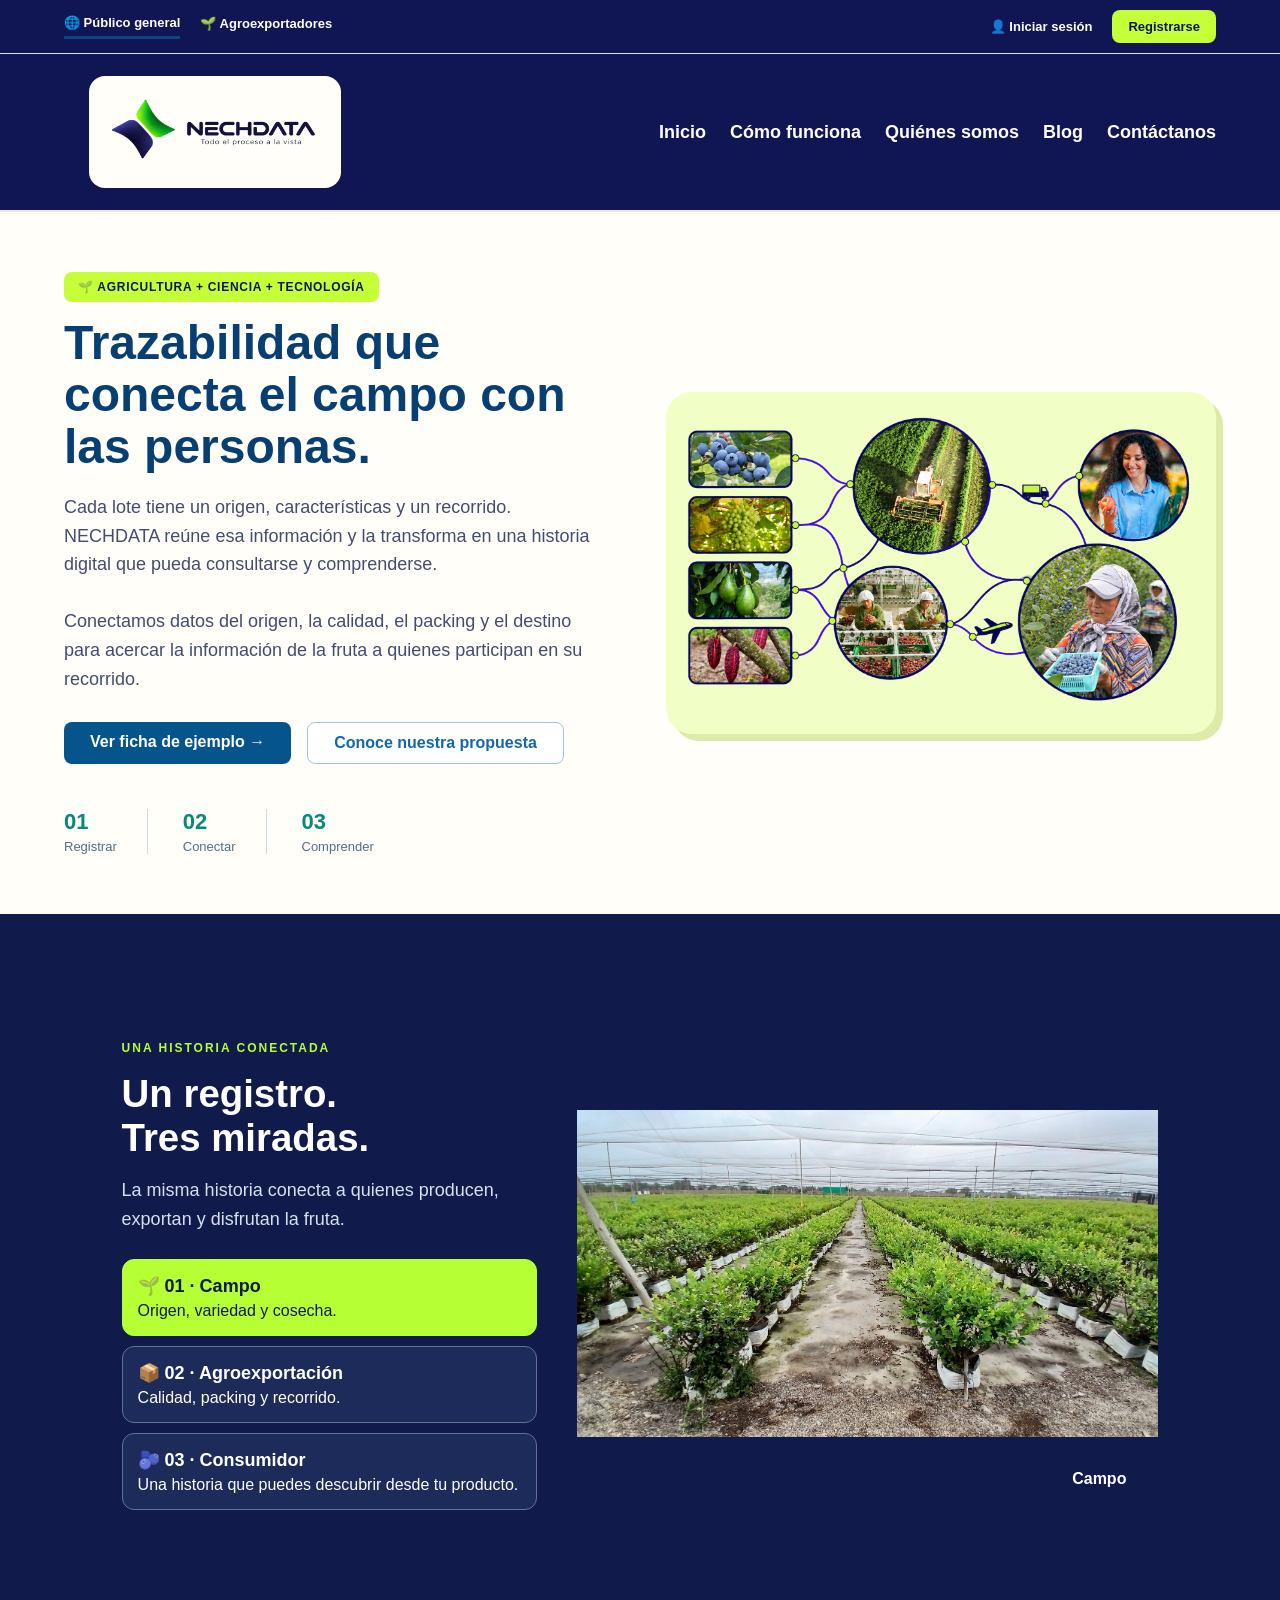
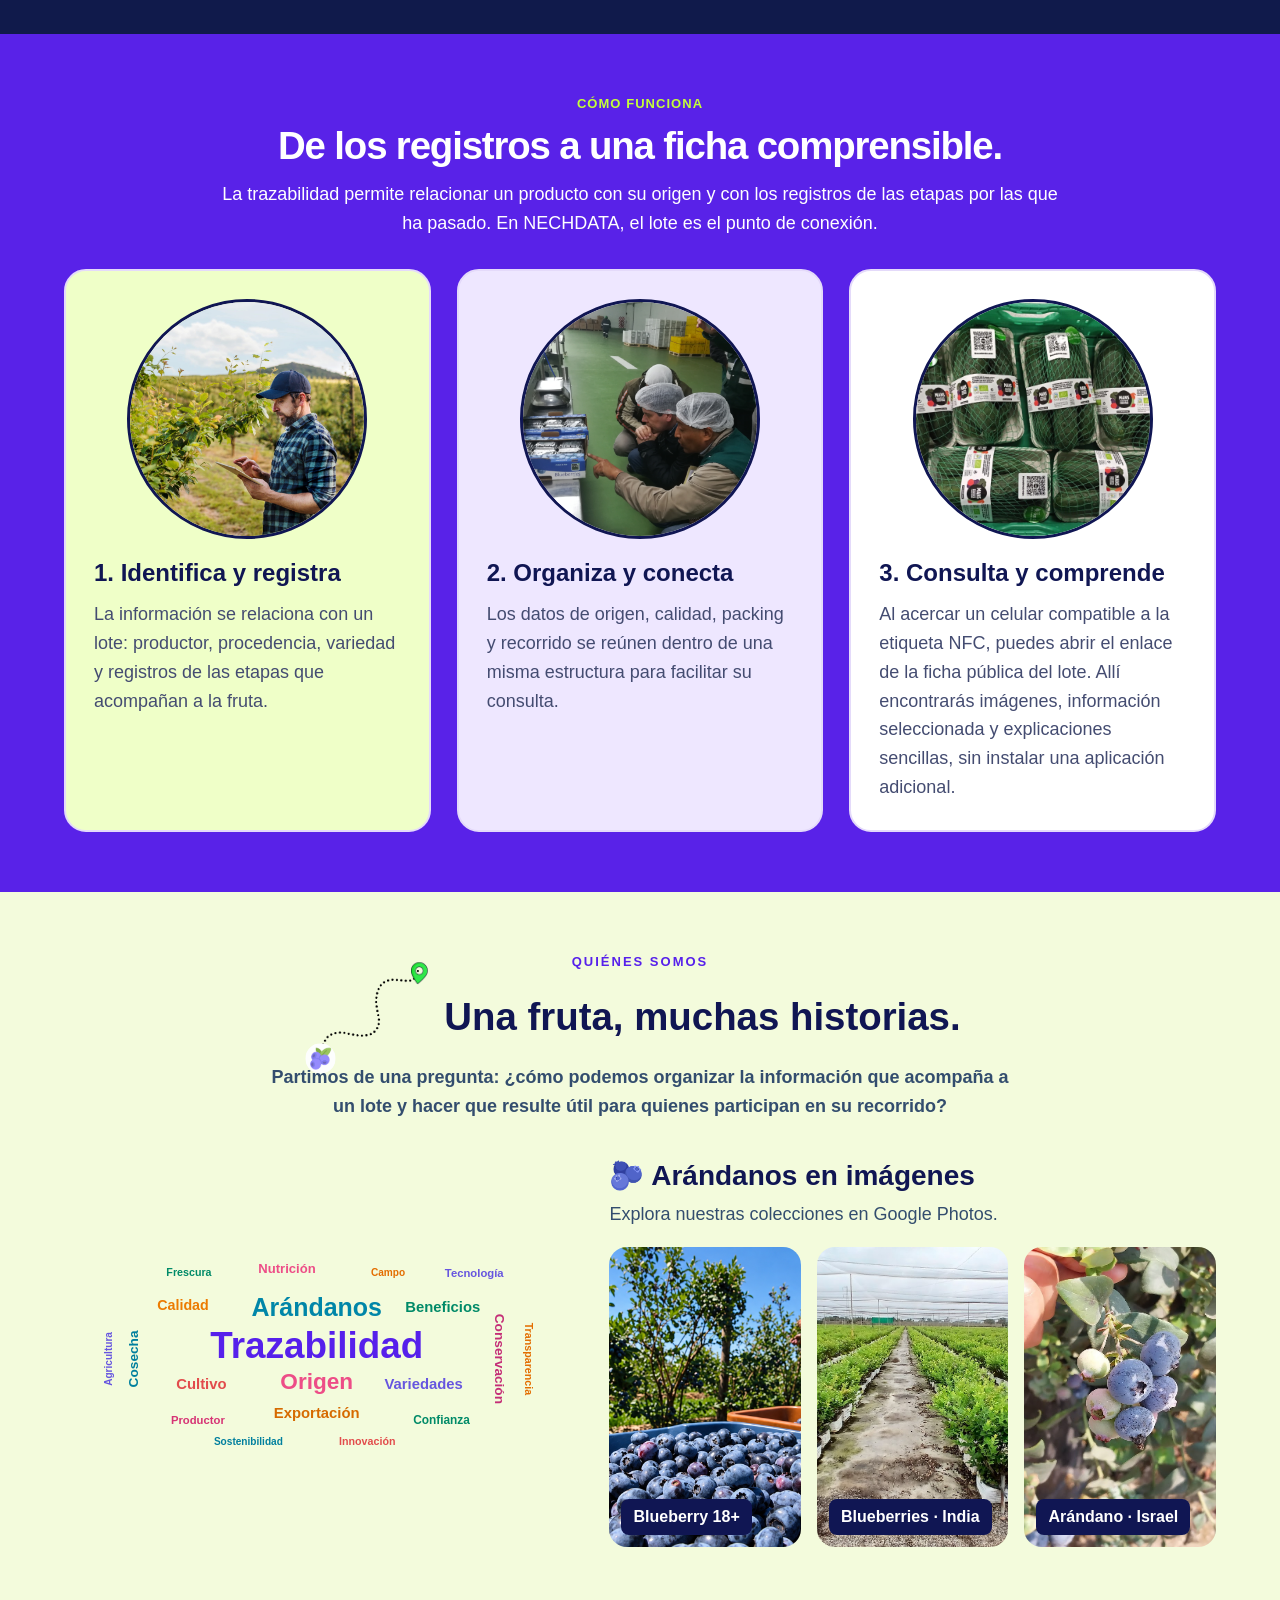
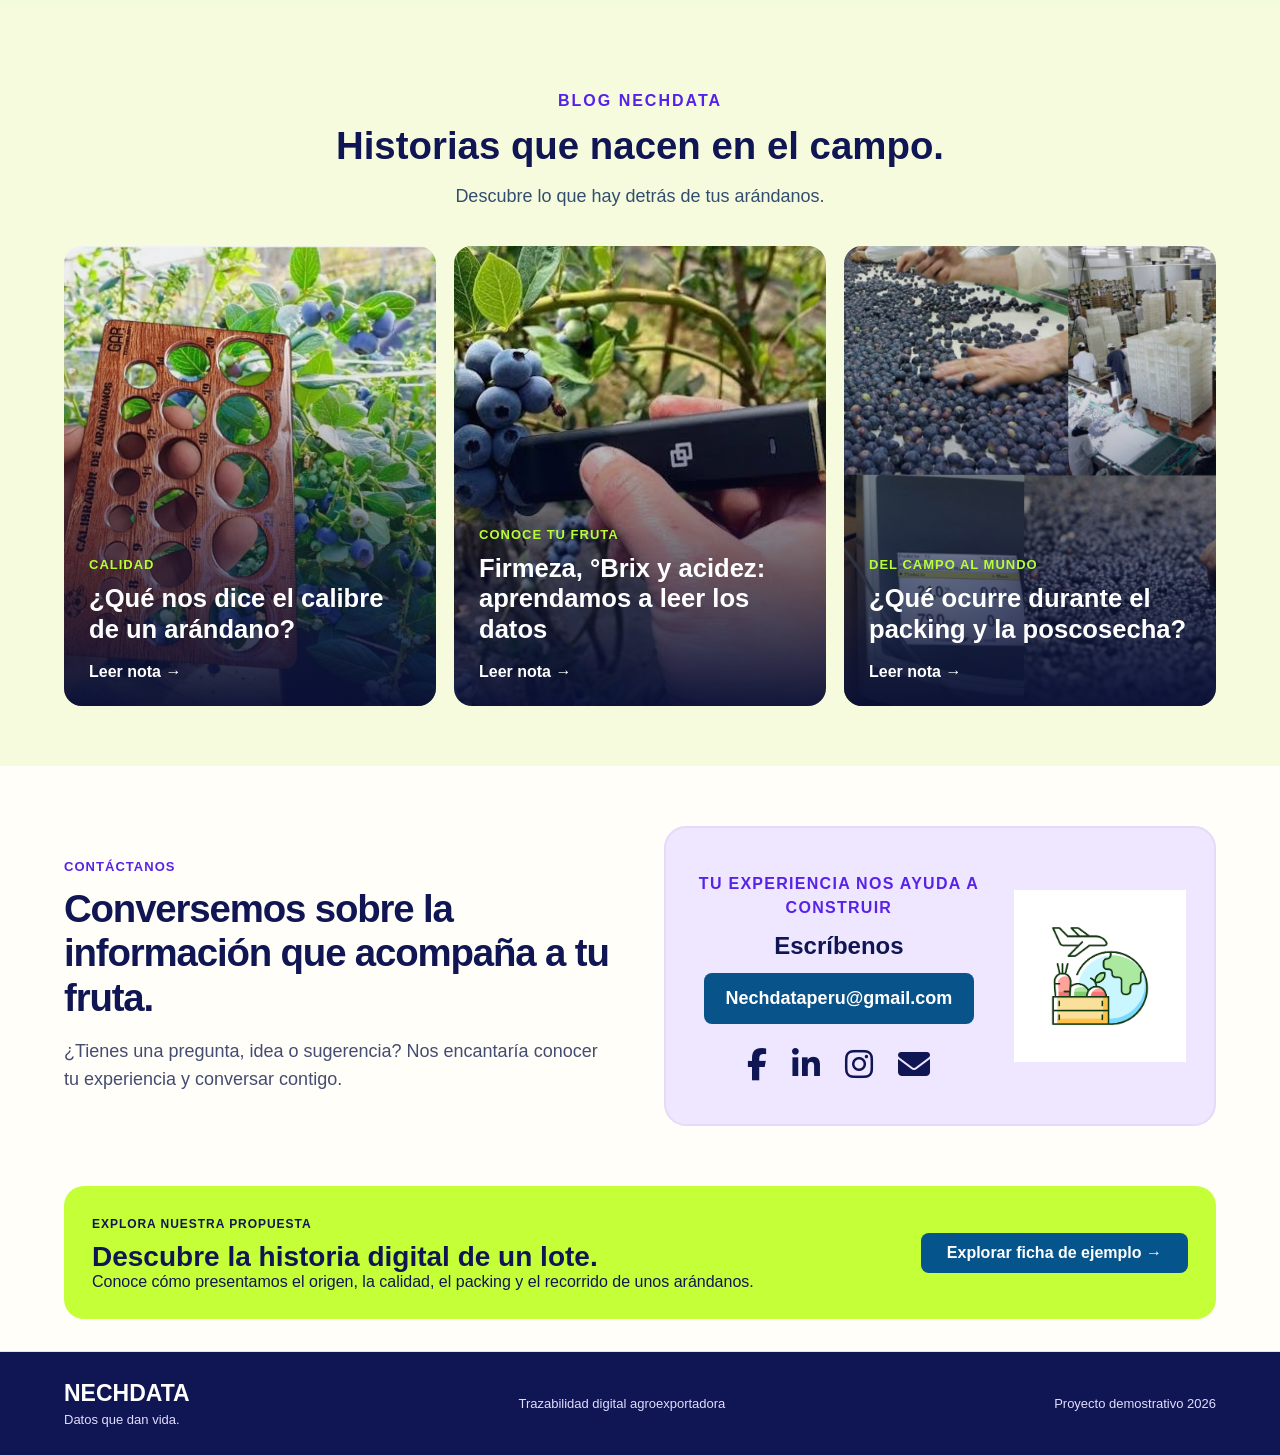
==== commit 08ce9025: "Hice mas cambios jpg" ====
--- a/index.html
+++ b/index.html
@@ -496,7 +496,7 @@
   <div class="blog-tarjetas">
 
     <a class="blog-tarjeta" href="notas.html?articulo=calibre">
-      <img src="IMAGENES/NOTICIACALIBRE.JPG" alt="">
+      <img src="IMAGENES/NOTICIACALIBRE.jpg" alt="">
       <div class="blog-tarjeta-texto">
         <span>CALIDAD</span>
         <h3>¿Qué nos dice el calibre de un arándano?</h3>
@@ -505,7 +505,7 @@
     </a>
 
     <a class="blog-tarjeta" href="notas.html?articulo=indicadores">
-      <img src="IMAGENES/NOTICIABRIX.JPG" alt="">
+      <img src="IMAGENES/NOTICIABRIX.jpg" alt="">
       <div class="blog-tarjeta-texto">
         <span>CONOCE TU FRUTA</span>
         <h3>Firmeza, °Brix y acidez: aprendamos a leer los datos</h3>
